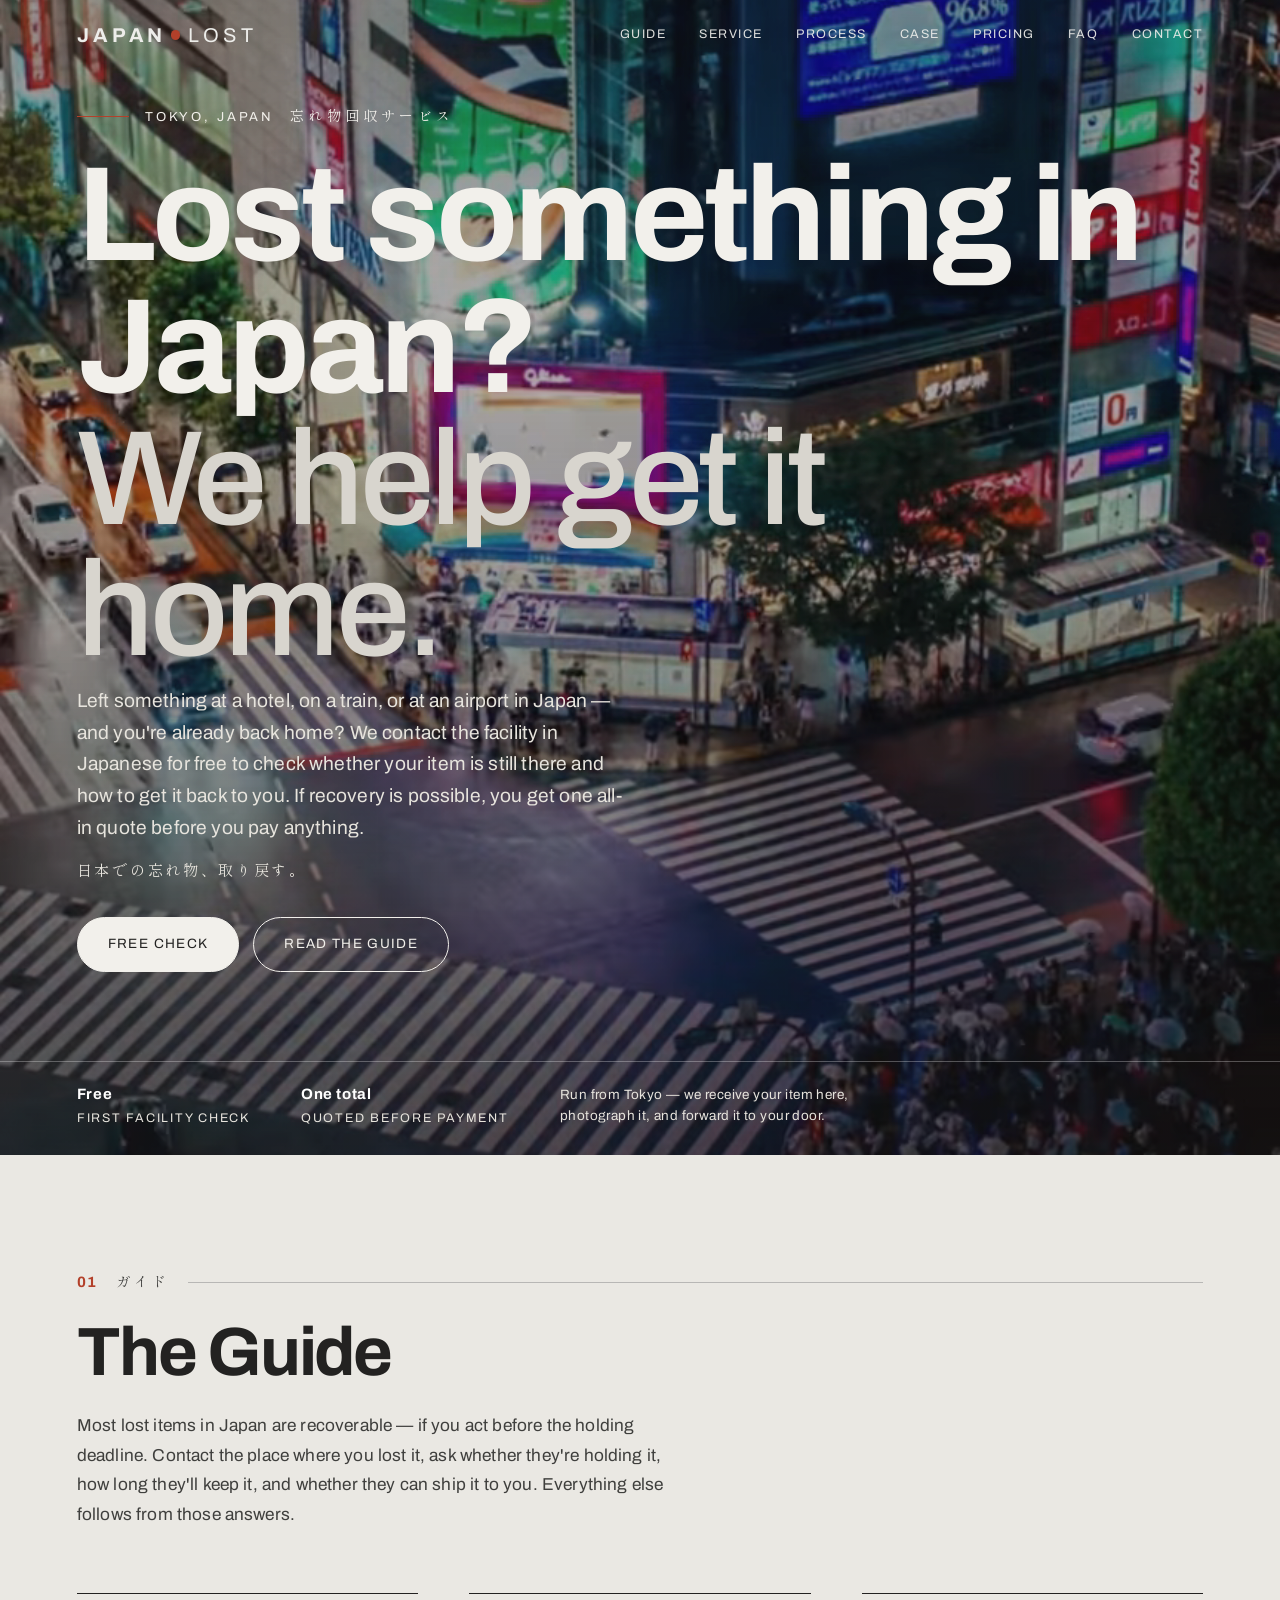
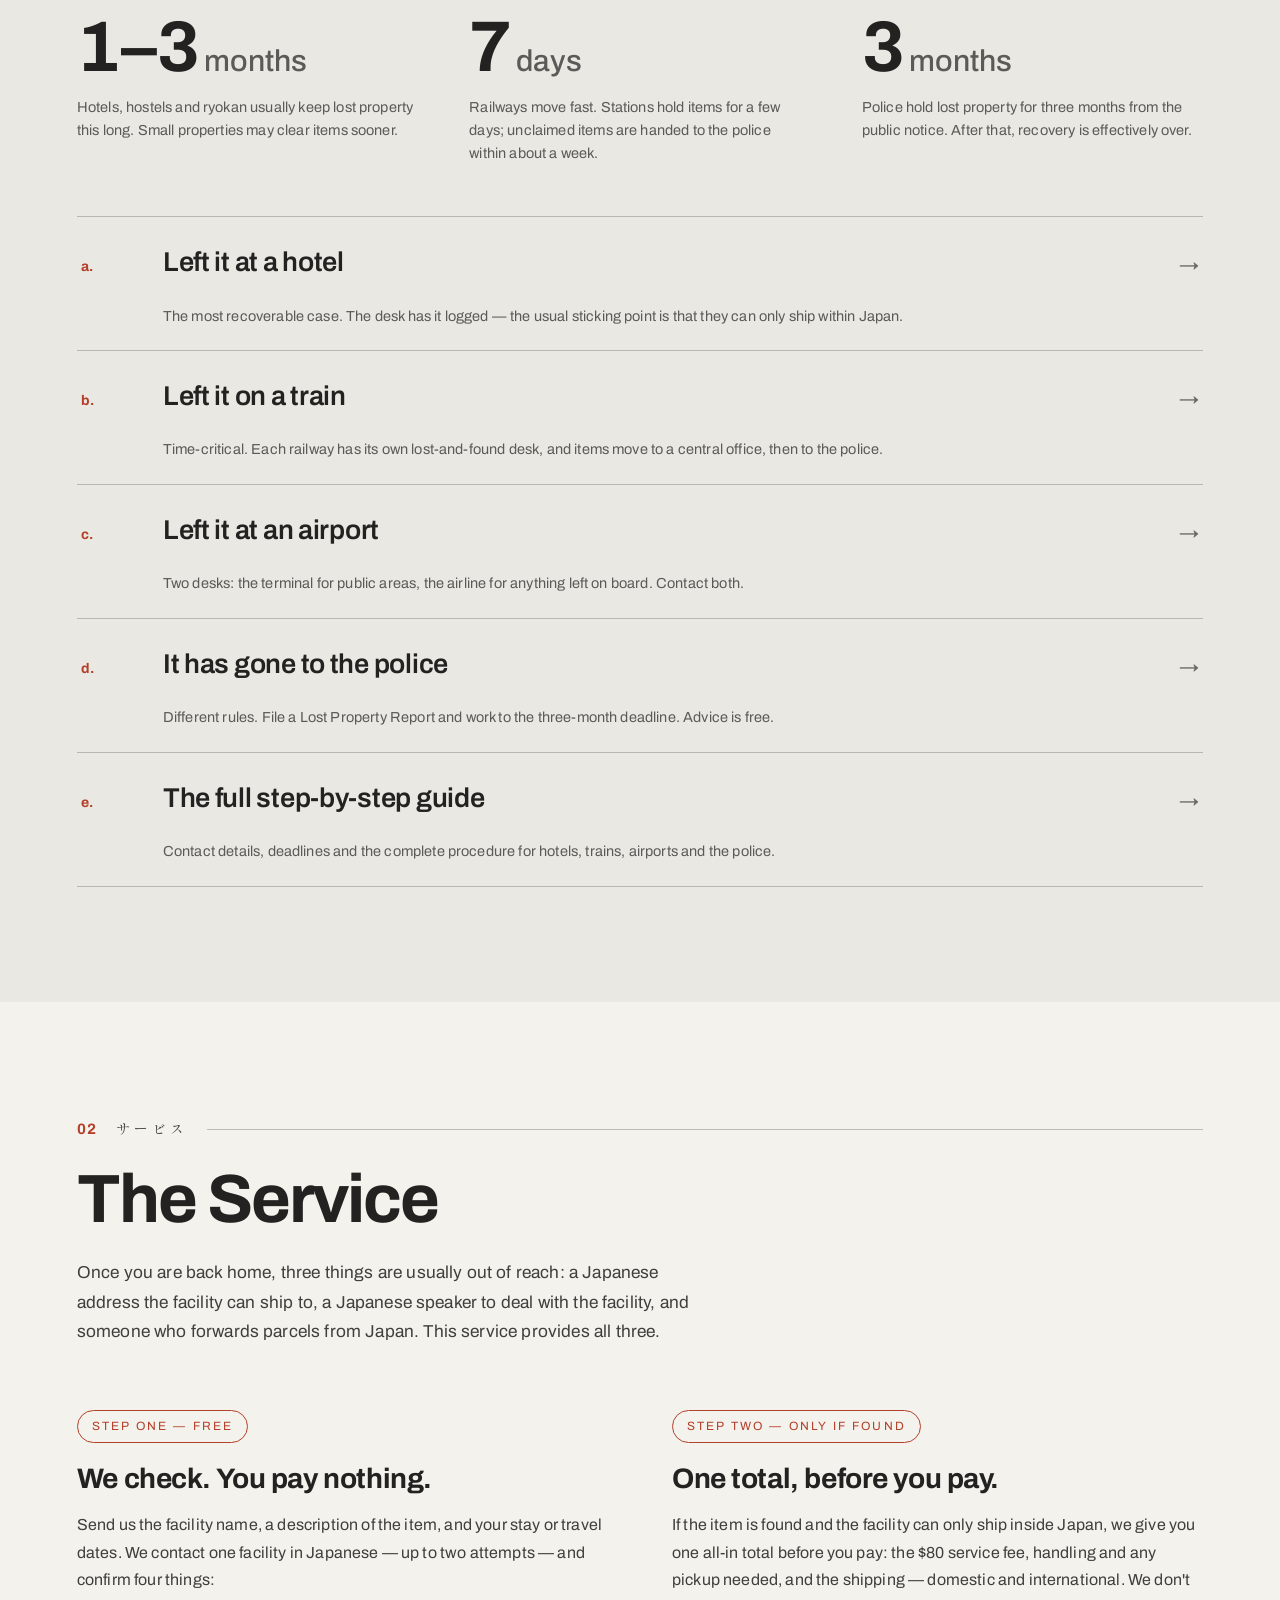
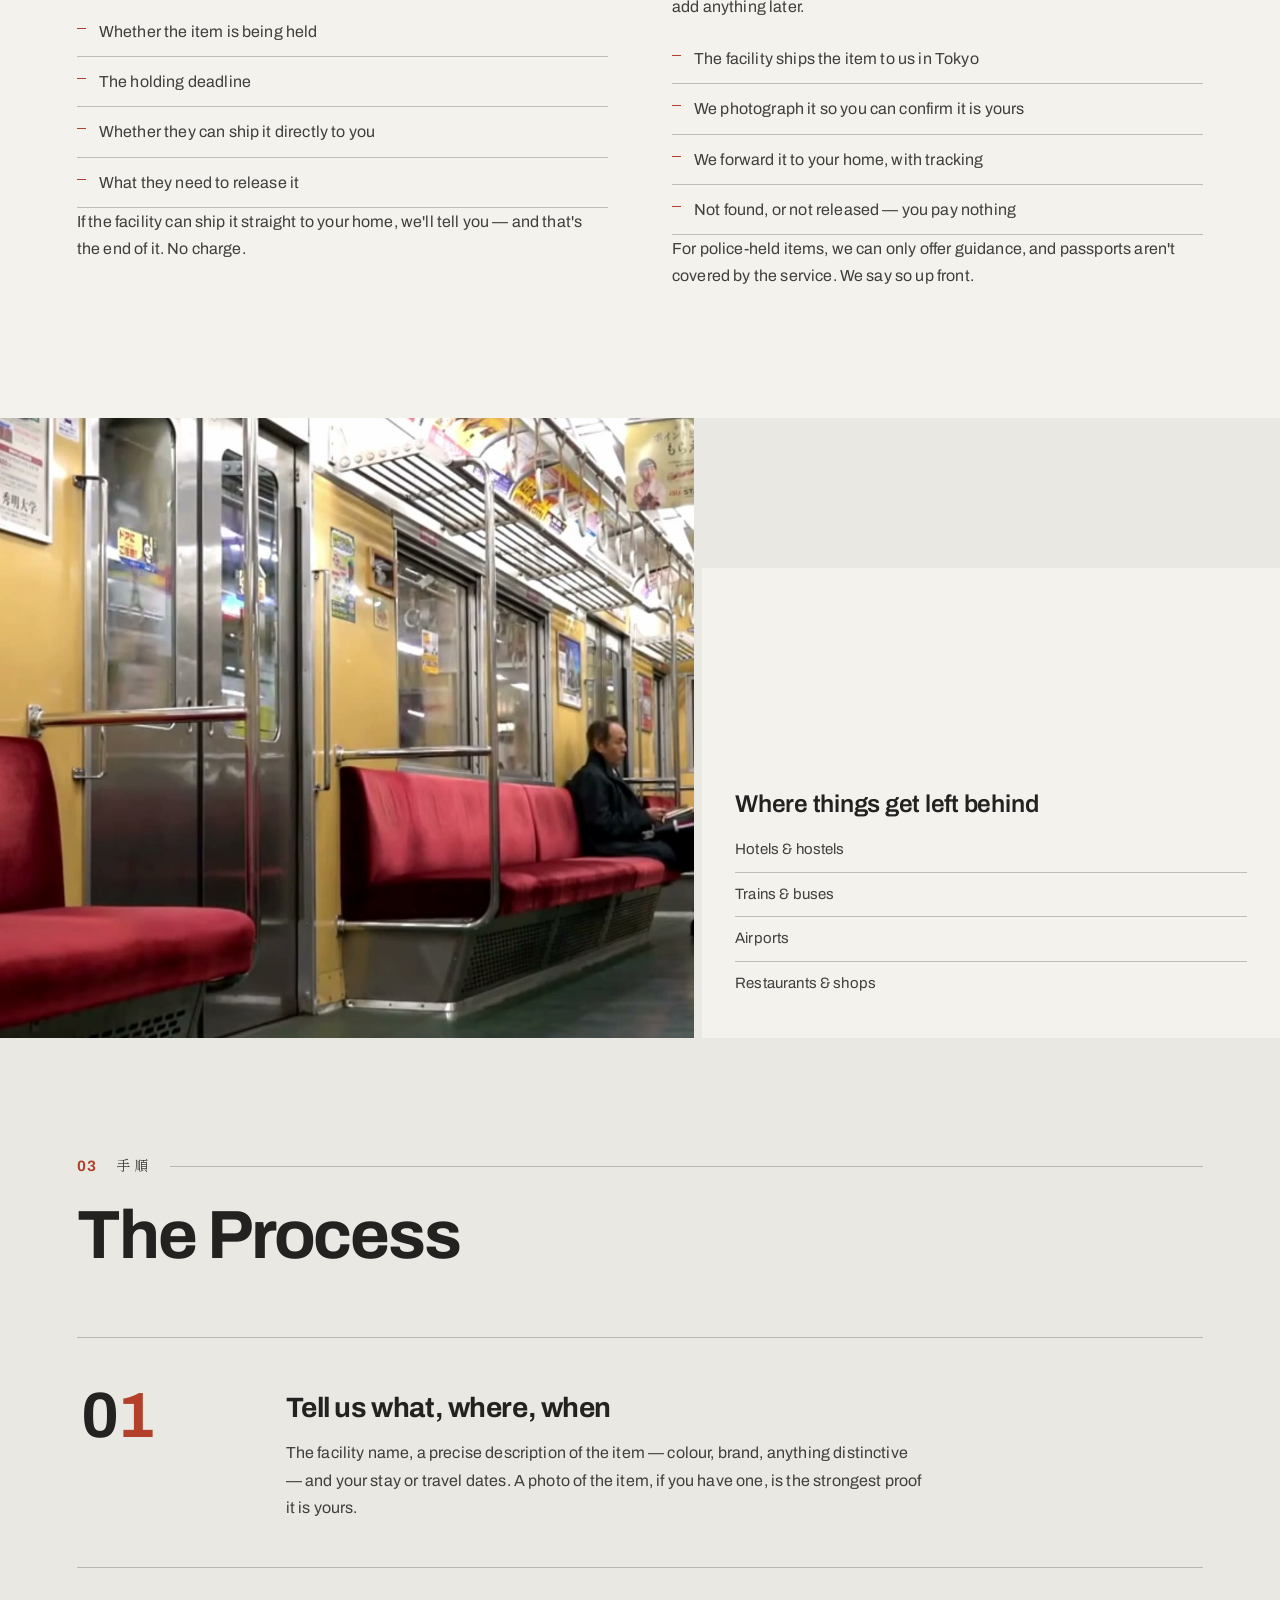
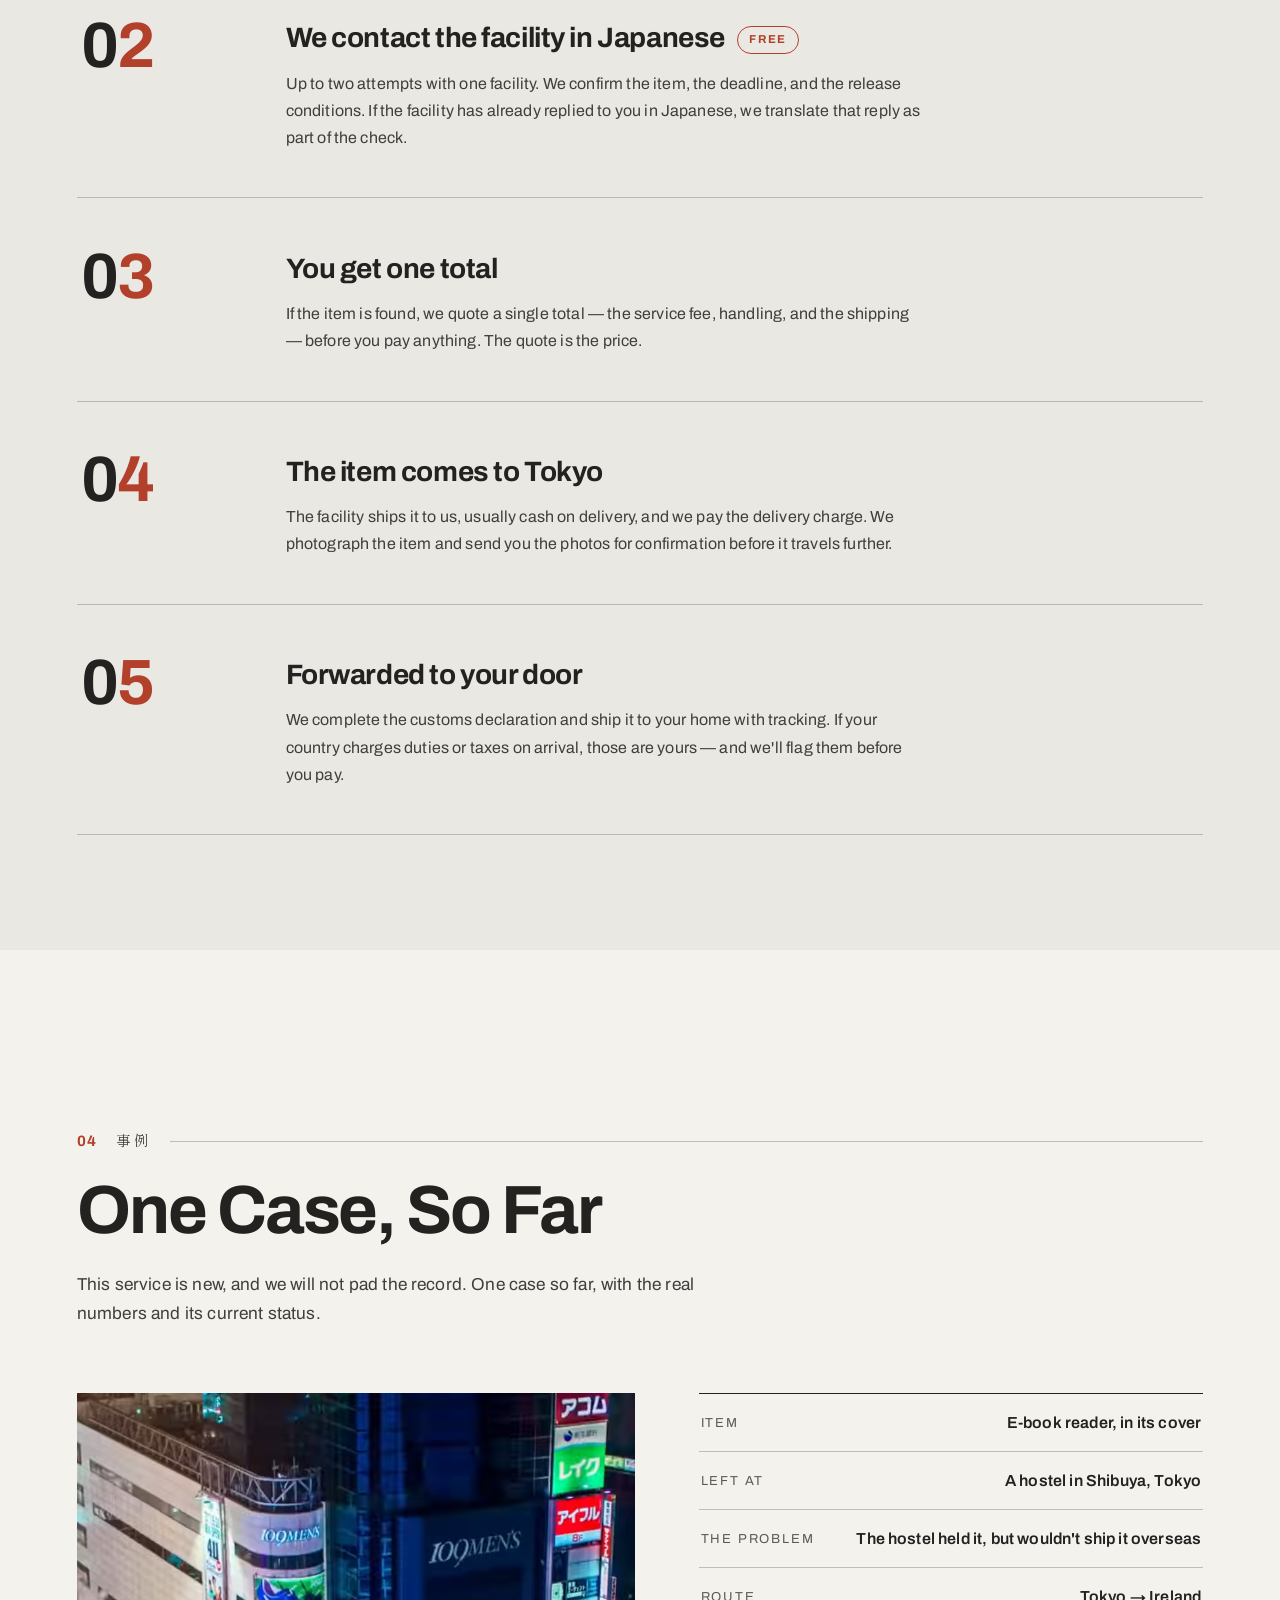
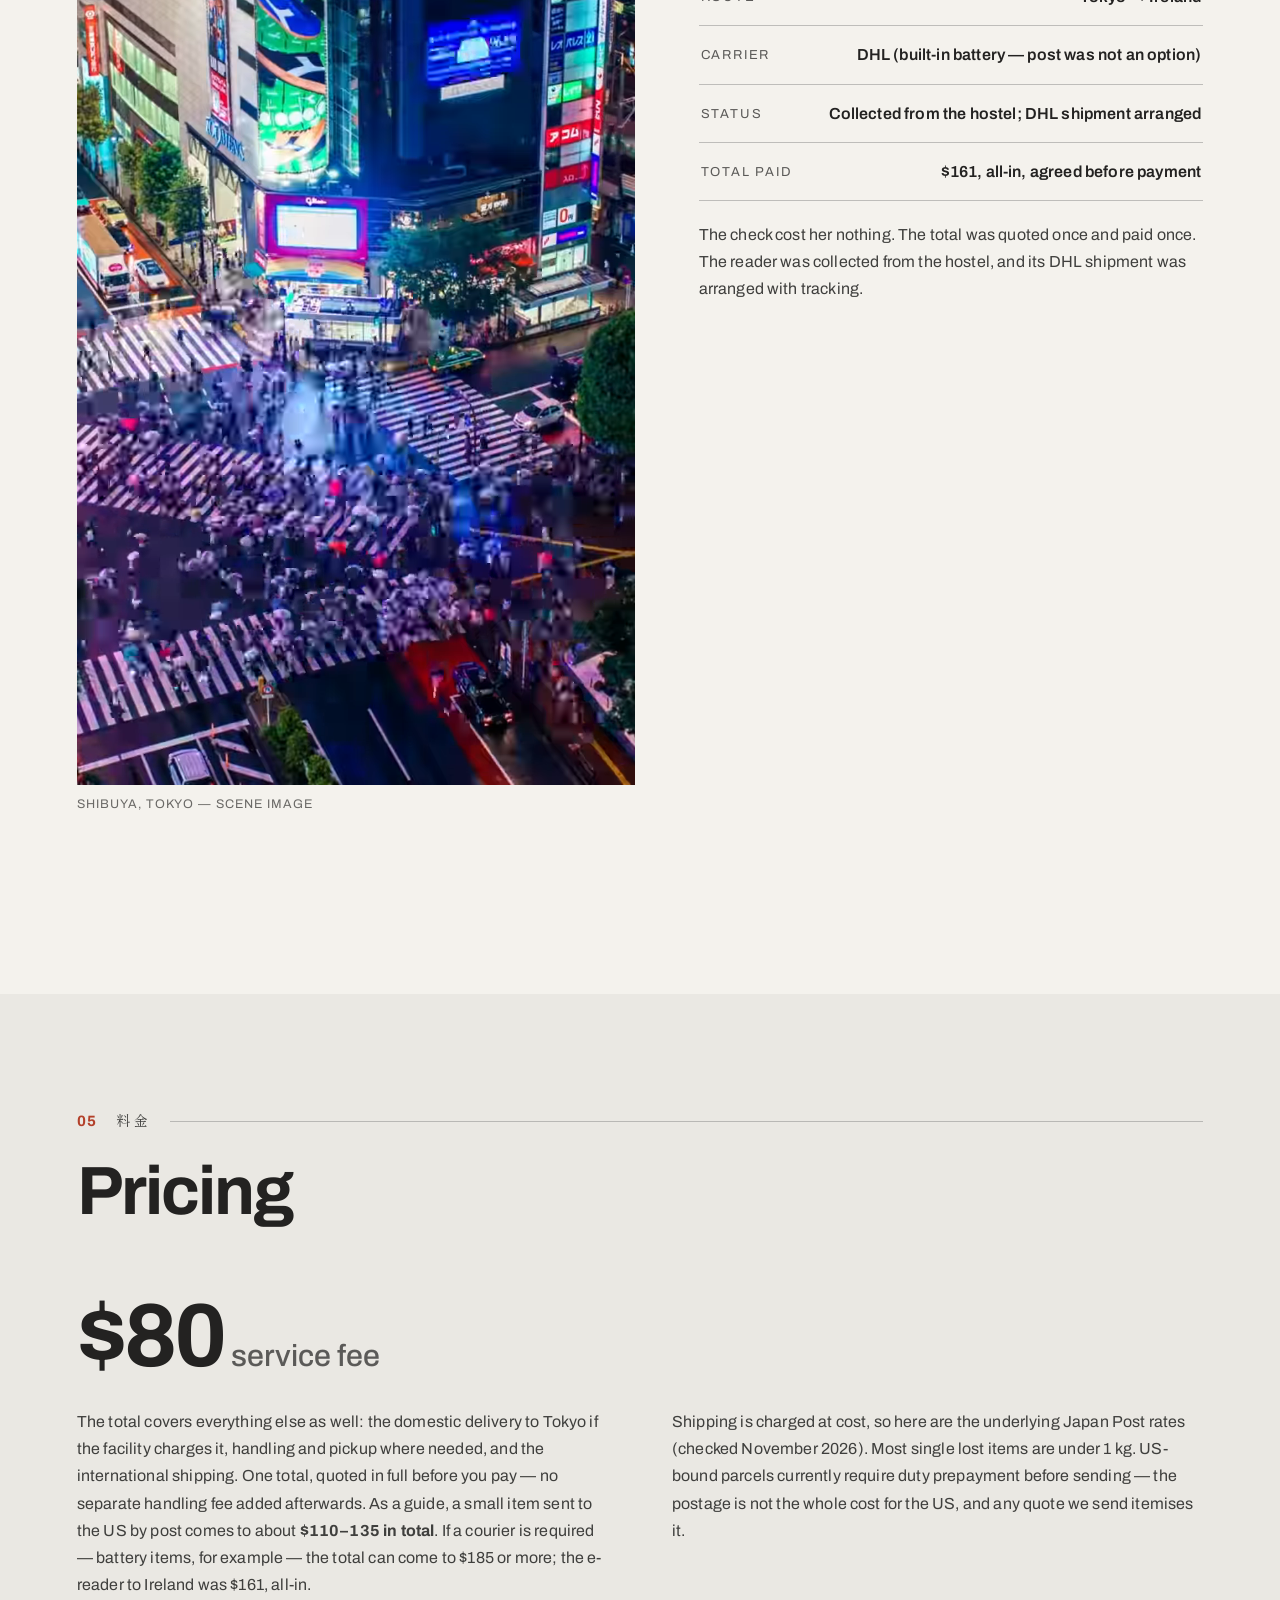
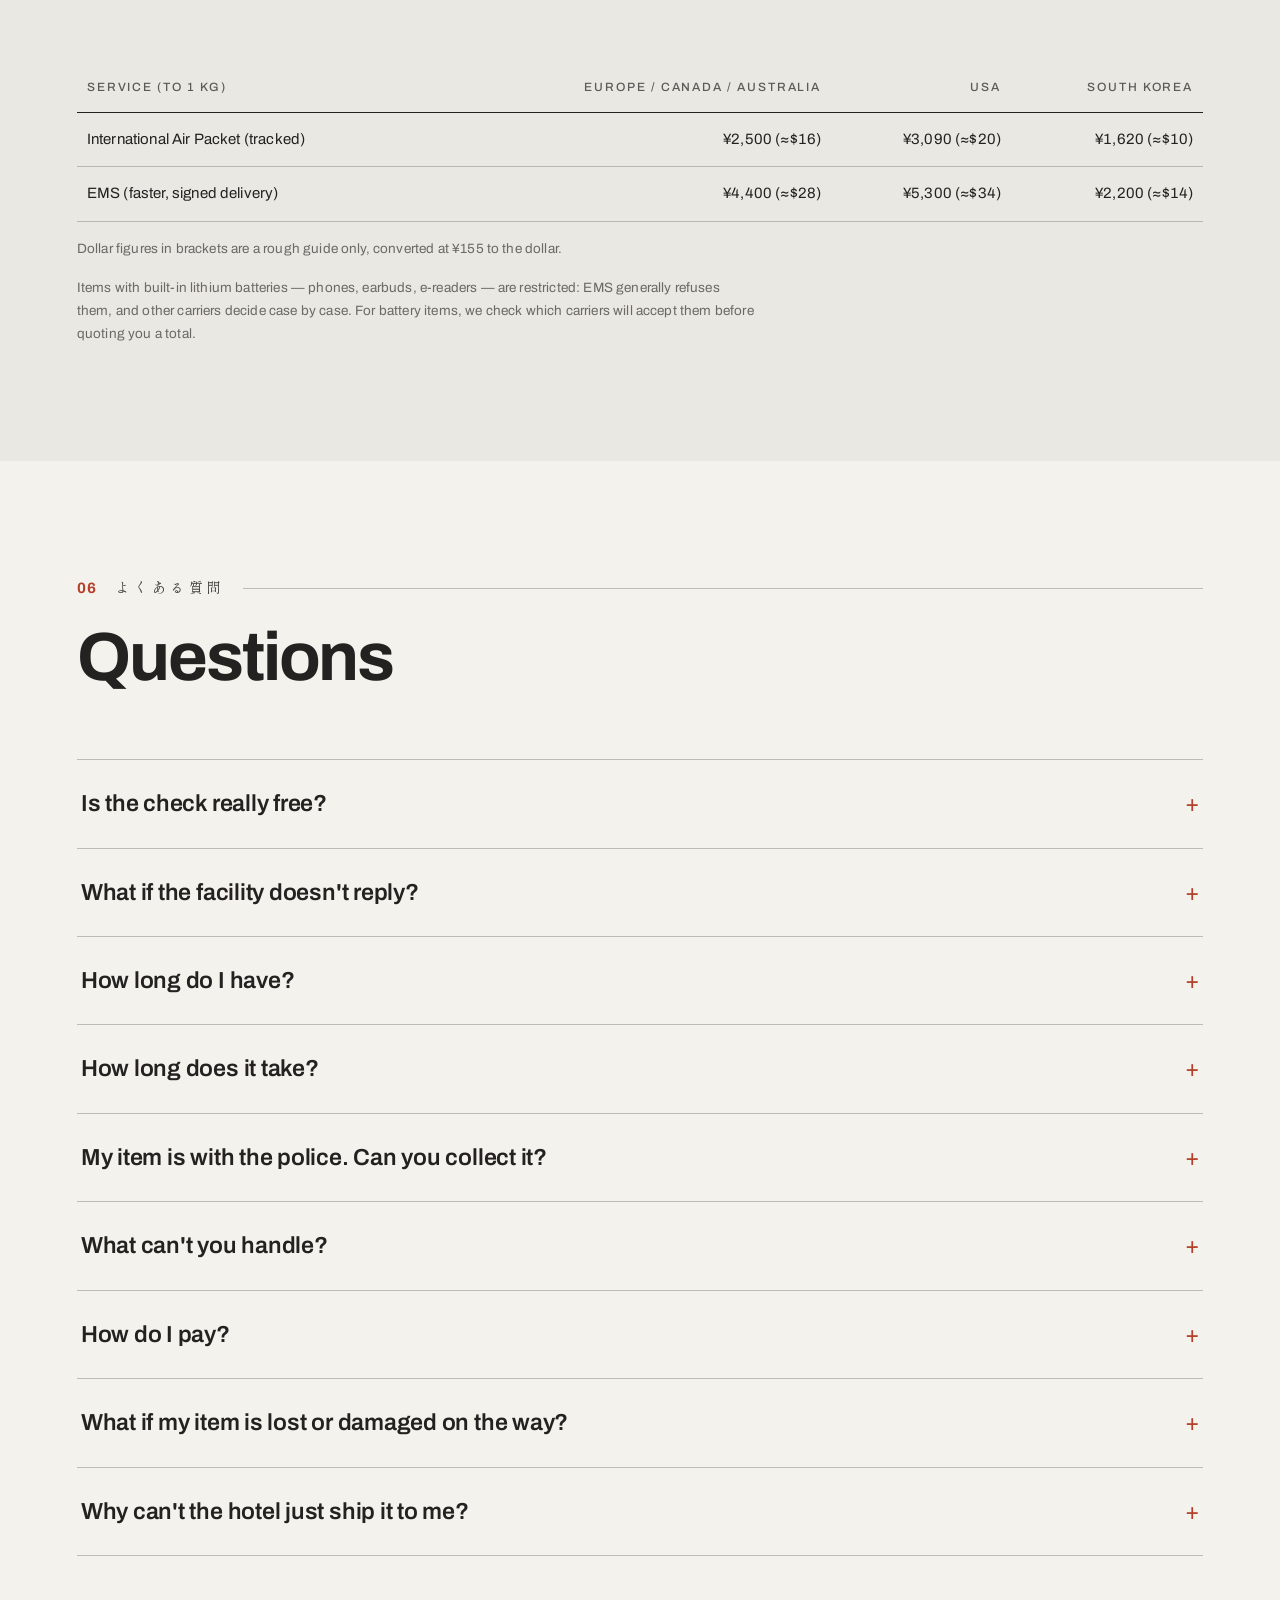
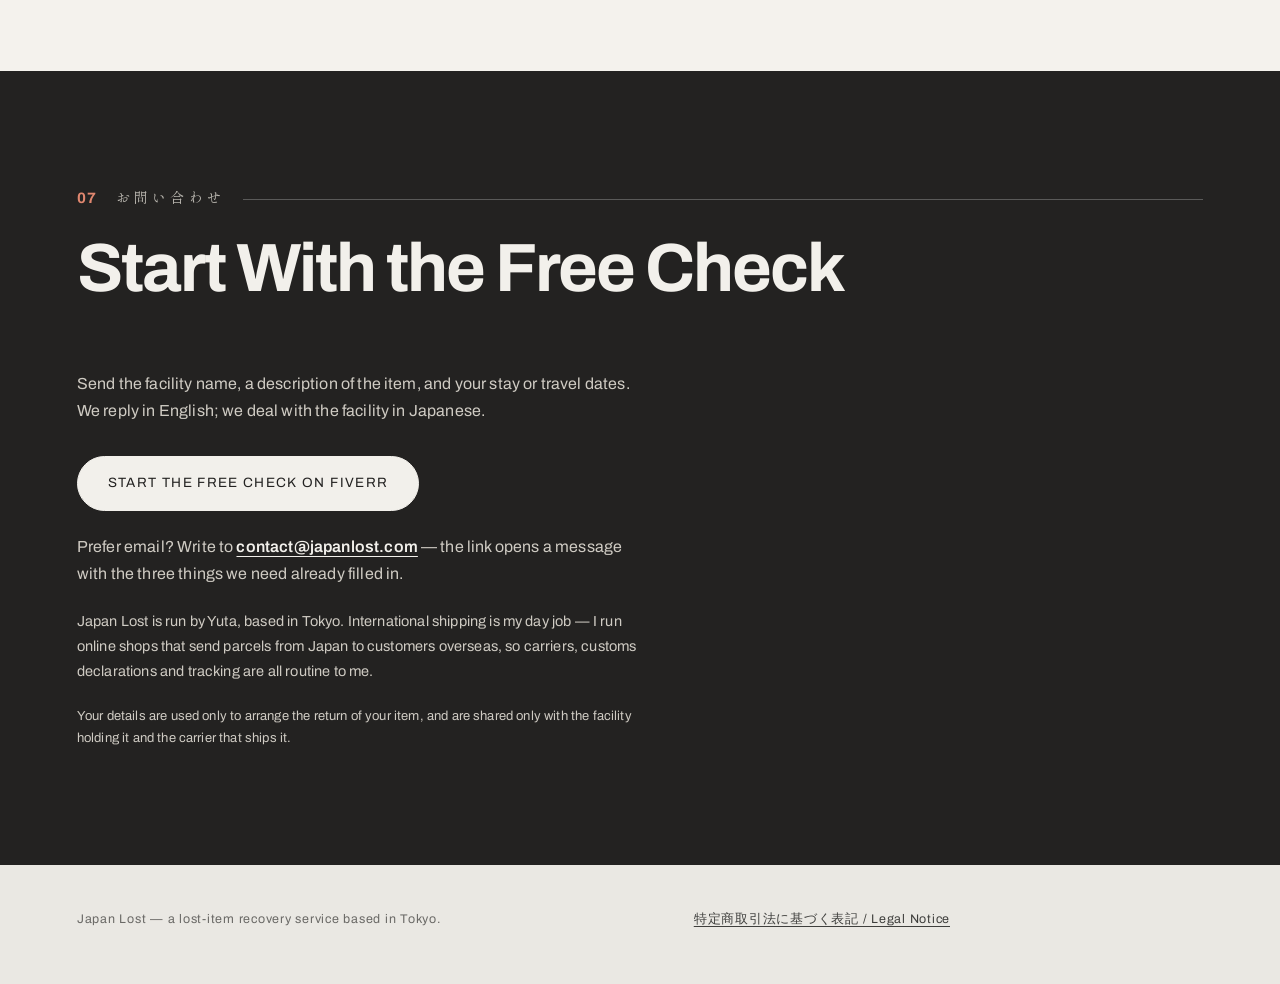
==== index.html @ 34016a43 "Top: SEO meta, favicon links, case video" ====
<!DOCTYPE html>
<html lang="en">
<head>
<meta charset="utf-8">
<meta name="viewport" content="width=device-width, initial-scale=1">
<title>Lost Something in Japan? Get It Back After Returning Home | Japan Lost</title>
<meta name="description" content="Lost something in Japan and already back home? If your hotel won't ship overseas, we check with the facility in Japanese for free — and quote one total before you pay.">
<link rel="canonical" href="https://japanlost.com/">
<meta property="og:type" content="website">
<meta property="og:title" content="Lost Something in Japan? Get It Back After Returning Home | Japan Lost">
<meta property="og:description" content="Lost something in Japan and already back home? If your hotel won't ship overseas, we check with the facility in Japanese for free — and quote one total before you pay.">
<meta property="og:url" content="https://japanlost.com/">
<meta property="og:image" content="https://japanlost.com/assets/hero-shibuya-poster.jpg">
<meta property="og:site_name" content="Japan Lost">
<meta name="twitter:card" content="summary_large_image">
<meta name="twitter:title" content="Lost Something in Japan? Get It Back After Returning Home | Japan Lost">
<meta name="twitter:description" content="Lost something in Japan and already back home? If your hotel won't ship overseas, we check with the facility in Japanese for free — and quote one total before you pay.">
<meta name="twitter:image" content="https://japanlost.com/assets/hero-shibuya-poster.jpg">
<link rel="icon" href="/favicon.ico" sizes="any">
<link rel="icon" type="image/png" sizes="32x32" href="/favicon-32.png">
<link rel="apple-touch-icon" href="/apple-touch-icon.png">
<meta name="theme-color" content="#232221">
<link rel="preconnect" href="https://fonts.googleapis.com">
<link rel="preconnect" href="https://fonts.gstatic.com" crossorigin>
<link href="https://fonts.googleapis.com/css2?family=Archivo:wght@400;500;600;700&family=Shippori+Mincho:wght@600&display=swap" rel="stylesheet">
<link rel="stylesheet" href="style.css">
<script>/* Reveal animations only when motion is acceptable; otherwise content is simply visible. */if(!window.matchMedia("(prefers-reduced-motion: reduce)").matches){document.documentElement.classList.add("motion-on");}</script>
</head>
<body>

<header class="site-header">
  <a class="wordmark" href="#top"><span class="wm-b">JAPAN</span><span class="wm-dot" aria-hidden="true"></span><span class="wm-light">LOST</span></a>
  <nav class="site-nav">
    <a href="#guide">Guide</a>
    <a href="#service">Service</a>
    <a class="nav-opt" href="#process">Process</a>
    <a class="nav-opt" href="#case">Case</a>
    <a href="#pricing">Pricing</a>
    <a class="nav-opt" href="#faq">FAQ</a>
    <a href="#contact">Contact</a>
  </nav>
</header>

<!-- ============ HERO ============ -->
<section class="hero" id="top">
  <div class="hero-media" data-parallax>
    <video autoplay muted loop playsinline preload="metadata" poster="assets/hero-shibuya-poster.jpg" id="heroVideo">
      <source src="assets/hero-shibuya.webm" type="video/webm">
      <source src="assets/hero-shibuya.mp4" type="video/mp4">
    </video>
  </div>
  <div class="hero-inner">
    <p class="hero-kicker">Tokyo, Japan <span class="jp">忘れ物回収サービス</span></p>
    <h1>Lost something in Japan?<span class="thin">We help get it home.</span></h1>
    <p class="hero-sub">Left something at a hotel, on a train, or at an airport in Japan — and you're already back home? We contact the facility in Japanese for free to check whether your item is still there and how to get it back to you. If recovery is possible, you get one all-in quote before you pay anything.</p>
    <p class="hero-jp">日本での忘れ物、取り戻す。</p>
    <div class="hero-actions">
      <a class="btn solid" href="#contact">Free check</a>
      <a class="btn" href="#guide">Read the guide</a>
    </div>
  </div>
  <div class="hero-meta">
    <div><b>Free</b>First facility check</div>
    <div><b>One total</b>Quoted before payment</div>
    <div class="meta-wide">Run from Tokyo — we receive your item here, photograph it, and forward it to your door.</div>
  </div>
</section>

<!-- ============ 01 GUIDE ============ -->
<section class="section" id="guide">
  <div class="sec-head" data-reveal>
    <div class="sec-index"><span class="sec-num">01</span><span class="sec-jp">ガイド</span></div>
    <h2 class="sec-title">The Guide</h2>
    <p class="sec-lede">Most lost items in Japan are recoverable — if you act before the holding deadline. Contact the place where you lost it, ask whether they're holding it, how long they'll keep it, and whether they can ship it to you. Everything else follows from those answers.</p>
  </div>

  <div class="facts">
    <div class="fact" data-reveal><p class="n">1–3<small> months</small></p><p class="cap">Hotels, hostels and ryokan usually keep lost property this long. Small properties may clear items sooner.</p></div>
    <div class="fact" data-reveal style="--d:.09s"><p class="n">7<small> days</small></p><p class="cap">Railways move fast. Stations hold items for a few days; unclaimed items are handed to the police within about a week.</p></div>
    <div class="fact" data-reveal style="--d:.31s"><p class="n">3<small> months</small></p><p class="cap">Police hold lost property for three months from the public notice. After that, recovery is effectively over.</p></div>
  </div>

  <div class="rows" data-reveal>
    <a class="row" href="#service"><span class="r-num">a.</span><span class="r-title">Left it at a hotel</span><span class="r-arrow">→</span><span class="r-desc">The most recoverable case. The desk has it logged — the usual sticking point is that they can only ship within Japan.</span></a>
    <a class="row" href="#service"><span class="r-num">b.</span><span class="r-title">Left it on a train</span><span class="r-arrow">→</span><span class="r-desc">Time-critical. Each railway has its own lost-and-found desk, and items move to a central office, then to the police.</span></a>
    <a class="row" href="#service"><span class="r-num">c.</span><span class="r-title">Left it at an airport</span><span class="r-arrow">→</span><span class="r-desc">Two desks: the terminal for public areas, the airline for anything left on board. Contact both.</span></a>
    <a class="row" href="#faq"><span class="r-num">d.</span><span class="r-title">It has gone to the police</span><span class="r-arrow">→</span><span class="r-desc">Different rules. File a Lost Property Report and work to the three-month deadline. Advice is free.</span></a>
    <a class="row" href="/guide/"><span class="r-num">e.</span><span class="r-title">The full step-by-step guide</span><span class="r-arrow">→</span><span class="r-desc">Contact details, deadlines and the complete procedure for hotels, trains, airports and the police.</span></a>
  </div>
</section>

<!-- ============ 02 SERVICE ============ -->
<div class="sec-alt-wrap">
<section class="section" id="service">
  <div class="sec-head" data-reveal>
    <div class="sec-index"><span class="sec-num">02</span><span class="sec-jp">サービス</span></div>
    <h2 class="sec-title">The Service</h2>
    <p class="sec-lede">Once you are back home, three things are usually out of reach: a Japanese address the facility can ship to, a Japanese speaker to deal with the facility, and someone who forwards parcels from Japan. This service provides all three.</p>
  </div>
  <div class="cols">
    <div class="col" data-reveal>
      <span class="tag">Step one — free</span>
      <h3>We check. You pay nothing.</h3>
      <p>Send us the facility name, a description of the item, and your stay or travel dates. We contact one facility in Japanese — up to two attempts — and confirm four things:</p>
      <ul>
        <li>Whether the item is being held</li>
        <li>The holding deadline</li>
        <li>Whether they can ship it directly to you</li>
        <li>What they need to release it</li>
      </ul>
      <p>If the facility can ship it straight to your home, we'll tell you — and that's the end of it. No charge.</p>
    </div>
    <div class="col" data-reveal style="--d:.22s">
      <span class="tag">Step two — only if found</span>
      <h3>One total, before you pay.</h3>
      <p>If the item is found and the facility can only ship inside Japan, we give you one all-in total before you pay: the $80 service fee, handling and any pickup needed, and the shipping — domestic and international. We don't add anything later.</p>
      <ul>
        <li>The facility ships the item to us in Tokyo</li>
        <li>We photograph it so you can confirm it is yours</li>
        <li>We forward it to your home, with tracking</li>
        <li>Not found, or not released — you pay nothing</li>
      </ul>
      <p>For police-held items, we can only offer guidance, and passports aren't covered by the service. We say so up front.</p>
    </div>
  </div>
</section>
</div>

<div class="media-band" data-reveal>
  <video class="mb-a" autoplay muted loop playsinline preload="metadata" poster="assets/train-interior-poster.jpg">
    <source src="assets/train-interior.mp4" type="video/mp4">
  </video>
  <aside class="mb-panel">
    <h3>Where things get left behind</h3>
    <ul>
      <li>Hotels &amp; hostels</li>
      <li>Trains &amp; buses</li>
      <li>Airports</li>
      <li>Restaurants &amp; shops</li>
    </ul>
  </aside>
</div>

<!-- ============ 03 PROCESS ============ -->
<section class="section" id="process">
  <div class="sec-head" data-reveal>
    <div class="sec-index"><span class="sec-num">03</span><span class="sec-jp">手順</span></div>
    <h2 class="sec-title">The Process</h2>
  </div>
  <div class="steps">
    <div class="step" data-reveal><p class="s-num">0<span>1</span></p><div><h3>Tell us what, where, when</h3><p>The facility name, a precise description of the item — colour, brand, anything distinctive — and your stay or travel dates. A photo of the item, if you have one, is the strongest proof it is yours.</p></div></div>
    <div class="step" data-reveal><p class="s-num">0<span>2</span></p><div><h3>We contact the facility in Japanese<span class="free">Free</span></h3><p>Up to two attempts with one facility. We confirm the item, the deadline, and the release conditions. If the facility has already replied to you in Japanese, we translate that reply as part of the check.</p></div></div>
    <div class="step" data-reveal><p class="s-num">0<span>3</span></p><div><h3>You get one total</h3><p>If the item is found, we quote a single total — the service fee, handling, and the shipping — before you pay anything. The quote is the price.</p></div></div>
    <div class="step" data-reveal><p class="s-num">0<span>4</span></p><div><h3>The item comes to Tokyo</h3><p>The facility ships it to us, usually cash on delivery, and we pay the delivery charge. We photograph the item and send you the photos for confirmation before it travels further.</p></div></div>
    <div class="step" data-reveal><p class="s-num">0<span>5</span></p><div><h3>Forwarded to your door</h3><p>We complete the customs declaration and ship it to your home with tracking. If your country charges duties or taxes on arrival, those are yours — and we'll flag them before you pay.</p></div></div>
  </div>
</section>

<!-- ============ 04 CASE ============ -->
<div class="sec-alt-wrap">
<section class="section section--quiet" id="case">
  <div class="sec-head">
    <div class="sec-index"><span class="sec-num">04</span><span class="sec-jp">事例</span></div>
    <h2 class="sec-title">One Case, So Far</h2>
    <p class="sec-lede">This service is new, and we will not pad the record. One case so far, with the real numbers and its current status.</p>
  </div>
  <div class="case-grid">
    <figure>
      <video autoplay muted loop playsinline preload="metadata" poster="assets/street-shibuya-still.jpg" aria-label="Shibuya, Tokyo — the district where the item was left">
<source src="assets/case-shibuya.webm" type="video/webm">
<source src="assets/case-shibuya.mp4" type="video/mp4">
</video>
      <figcaption>Shibuya, Tokyo — scene image</figcaption>
    </figure>
    <div>
      <dl class="case-data">
        <div><dt>Item</dt><dd>E-book reader, in its cover</dd></div>
        <div><dt>Left at</dt><dd>A hostel in Shibuya, Tokyo</dd></div>
        <div><dt>The problem</dt><dd>The hostel held it, but wouldn't ship it overseas</dd></div>
        <div><dt>Route</dt><dd>Tokyo → Ireland</dd></div>
        <div><dt>Carrier</dt><dd>DHL (built-in battery — post was not an option)</dd></div>
        <div><dt>Status</dt><dd>Collected from the hostel; DHL shipment arranged</dd></div>
        <div><dt>Total paid</dt><dd>$161, all-in, agreed before payment</dd></div>
      </dl>
      <p class="case-note">The check cost her nothing. The total was quoted once and paid once. The reader was collected from the hostel, and its DHL shipment was arranged with tracking.</p>
    </div>
  </div>
</section>
</div>

<!-- ============ 05 PRICING ============ -->
<section class="section" id="pricing">
  <div class="sec-head" data-reveal>
    <div class="sec-index"><span class="sec-num">05</span><span class="sec-jp">料金</span></div>
    <h2 class="sec-title">Pricing</h2>
  </div>
  <div class="price-lead" data-reveal>
    <p class="big">$80<small> service fee</small></p>
  </div>
  <div class="cols" style="margin-top:26px">
    <div class="col" data-reveal>
      <p>The total covers everything else as well: the domestic delivery to Tokyo if the facility charges it, handling and pickup where needed, and the international shipping. One total, quoted in full before you pay — no separate handling fee added afterwards. As a guide, a small item sent to the US by post comes to about <strong>$110–135 in total</strong>. If a courier is required — battery items, for example — the total can come to $185 or more; the e-reader to Ireland was $161, all-in.</p>
    </div>
    <div class="col" data-reveal style="--d:.18s">
      <p>Shipping is charged at cost, so here are the underlying Japan Post rates (checked November 2026). Most single lost items are under 1 kg. US-bound parcels currently require duty prepayment before sending — the postage is not the whole cost for the US, and any quote we send itemises it.</p>
    </div>
  </div>
  <div class="rates-wrap" data-reveal>
  <table class="rates">
    <tr><th>Service (to 1 kg)</th><th class="n">Europe / Canada / Australia</th><th class="n">USA</th><th class="n">South Korea</th></tr>
    <tr><td>International Air Packet (tracked)</td><td class="n">¥2,500 (≈$16)</td><td class="n">¥3,090 (≈$20)</td><td class="n">¥1,620 (≈$10)</td></tr>
    <tr><td>EMS (faster, signed delivery)</td><td class="n">¥4,400 (≈$28)</td><td class="n">¥5,300 (≈$34)</td><td class="n">¥2,200 (≈$14)</td></tr>
  </table>
  </div>
  <p class="fineprint" data-reveal>Dollar figures in brackets are a rough guide only, converted at ¥155 to the dollar.</p>
  <p class="fineprint" data-reveal>Items with built-in lithium batteries — phones, earbuds, e-readers — are restricted: EMS generally refuses them, and other carriers decide case by case. For battery items, we check which carriers will accept them before quoting you a total.</p>
</section>

<!-- ============ 06 FAQ ============ -->
<div class="sec-alt-wrap">
<section class="section" id="faq">
  <div class="sec-head" data-reveal>
    <div class="sec-index"><span class="sec-num">06</span><span class="sec-jp">よくある質問</span></div>
    <h2 class="sec-title">Questions</h2>
  </div>
  <div class="faq" data-reveal>
    <details>
      <summary>Is the check really free?</summary>
      <p>Yes. Contacting one facility, up to two attempts, costs nothing, and there is nothing to pay if the item is not found, cannot be released, or the facility can ship it to you directly. A second facility, or further follow-ups, are quoted before any work is done.</p>
    </details>
    <details>
      <summary>What if the facility doesn't reply?</summary>
      <p>We contact the facility up to two times. If there is still no reply, the free check ends there — we tell you what we tried, and there is nothing to pay.</p>
    </details>
    <details>
      <summary>How long do I have?</summary>
      <p>It depends on where you left it. Hotels usually hold items for one to three months. Trains are urgent — items move to the police within about a week. Police hold items for three months from the public notice. Ask about the deadline first; it decides what can still be done.</p>
    </details>
    <details>
      <summary>How long does it take?</summary>
      <p>The check depends on the facility's reply — it can take a few days, sometimes longer, and if there is no answer after two attempts we tell you and the free check ends. Once an item reaches us, forwarding time depends on the destination and the service: post takes days to weeks, a courier is faster. In the Ireland case, DHL estimated about three days.</p>
    </details>
    <details>
      <summary>My item is with the police. Can you collect it?</summary>
      <p>No — and we will not charge you for trying. Police release usually has to happen in person or by domestic mail, with a signed letter of authorisation. What we do for free is explain how to file a Lost Property Report and where your item is most likely being held.</p>
    </details>
    <details>
      <summary>What can't you handle?</summary>
      <p>Passports and official IDs — report those to your embassy and the holding police station. Cash, perishable food, and dangerous goods are also out. Battery items are checked case by case, because carriers restrict them.</p>
    </details>
    <details>
      <summary>How do I pay?</summary>
      <p>Only after you have seen the total and agreed to it — never before. On Fiverr, the platform holds your payment until the order is complete. If you contact us directly, we send you a PayPal link for the agreed total.</p>
    </details>
    <details>
      <summary>What if my item is lost or damaged on the way?</summary>
      <p>We pack items carefully, photograph them before shipping, and send everything with tracking, by post or courier. If a parcel is lost or damaged in transit, we help you file the carrier's claim. Compensation follows the carrier's terms and the value declared on the shipment, so we confirm that value with you before shipping. What we cannot do is guarantee the carrier's decision.</p>
    </details>
    <details>
      <summary>Why can't the hotel just ship it to me?</summary>
      <p>Usually three practical reasons: they would have to sign a customs declaration for someone else's belongings, international postage cannot be collected on delivery, and their whole system is set up for domestic returns only.</p>
    </details>
  </div>
</section>
</div>

<!-- ============ CONTACT ============ -->
<section class="section contact" id="contact">
  <div class="sec-head" data-reveal>
    <div class="sec-index"><span class="sec-num">07</span><span class="sec-jp">お問い合わせ</span></div>
    <h2 class="sec-title">Start With the Free Check</h2>
  </div>
  <div data-reveal>
    <p>Send the facility name, a description of the item, and your stay or travel dates. We reply in English; we deal with the facility in Japanese.</p>
    <a class="btn solid" href="https://www.fiverr.com/yuta_jpnn/search-for-your-lost-item-in-japan-and-arrange-its-return">Start the free check on Fiverr</a>
    <p class="contact-alt">Prefer email? Write to <a class="contact-mail-link" href="mailto:contact@japanlost.com?subject=Free%20check%20request&body=Facility%20name%3A%0AItem%3A%0AStay%20or%20travel%20dates%3A">contact@japanlost.com</a> — the link opens a message with the three things we need already filled in.</p>
    <p class="contact-about">Japan Lost is run by Yuta, based in Tokyo. International shipping is my day job — I run online shops that send parcels from Japan to customers overseas, so carriers, customs declarations and tracking are all routine to me.</p>
    <p class="contact-privacy">Your details are used only to arrange the return of your item, and are shared only with the facility holding it and the carrier that ships it.</p>
  </div>
</section>

<footer>
  <div>Japan Lost — a lost-item recovery service based in Tokyo.</div>
  <div><a href="/legal/">特定商取引法に基づく表記 / Legal Notice</a></div>
  <div class="credits"></div>
</footer>

<script src="motion.js"></script>
</body>
</html>
---- style.css ----
/* Japan Lost — redesign-v1 prototype
   Grammar reference: measured from vuild.co.jp (see site-design.md).
   All CSS written from scratch for this prototype. */

:root{
  --bg:#EAE8E3;
  --bg-2:#F4F2ED;
  --ink:#232221;
  --ink-2:#3F3F3D;
  --gray:#5B5A58;
  --muted:#6A6966;
  --line:rgba(136,136,136,.5);
  --accent:#B3402A;
  --accent-on-dark:#E0876F;
  --pad-x:clamp(20px,6vw,96px);
  --sec-y:clamp(90px,9vw,150px);
  --font-en:"Archivo",Helvetica,Arial,sans-serif;
  --font-jp:"Shippori Mincho","Hiragino Mincho ProN",serif;
}

*{margin:0;padding:0;box-sizing:border-box}
html{scroll-behavior:smooth}
body{
  background:var(--bg);
  color:var(--ink);
  font-family:var(--font-en);
  font-size:16px;
  line-height:1.7;
  letter-spacing:.01em;
  -webkit-font-smoothing:antialiased;
}
img,video{display:block;max-width:100%}
a{color:inherit}
::selection{background:var(--accent);color:#fff}

/* ---------- header ---------- */
.site-header{
  position:fixed;inset:0 0 auto 0;z-index:50;
  display:flex;justify-content:space-between;align-items:center;
  padding:18px var(--pad-x);
  color:#EDEDEA;
}
.wordmark{display:flex;align-items:center;gap:.42em;font-size:20px;text-decoration:none;flex:none;white-space:nowrap}
.wordmark .wm-b{font-weight:700;letter-spacing:.22em;margin-right:-.22em;mix-blend-mode:difference}
.wordmark .wm-light{font-weight:400;letter-spacing:.22em;mix-blend-mode:difference}
.wordmark .wm-dot{width:.46em;height:.46em;border-radius:50%;background:var(--accent);flex:none}
.site-nav{display:flex;gap:clamp(14px,2.6vw,34px);flex:none}
.site-nav a{text-decoration:none;font-size:12.5px;letter-spacing:.12em;text-transform:uppercase;opacity:.92;mix-blend-mode:difference}
.site-nav a:hover{opacity:1;text-decoration:underline;text-underline-offset:5px}
@media (max-width:760px){.site-nav a.nav-opt{display:none}}

/* ---------- hero ---------- */
.hero{position:relative;min-height:100svh;display:flex;flex-direction:column;justify-content:flex-end;overflow:hidden;background:var(--ink);padding-top:104px}
.hero video{position:absolute;inset:0;width:100%;height:100%;object-fit:cover;opacity:.86}
.hero::after{content:"";position:absolute;inset:0;background:linear-gradient(180deg,rgba(20,19,18,.34) 0%,rgba(20,19,18,.20) 34%,rgba(20,19,18,.66) 100%)}
.hero-inner{position:relative;z-index:2;width:100%;padding:0 var(--pad-x) clamp(48px,7vw,96px);color:#F2F0EB}
.hero-kicker{display:flex;align-items:baseline;gap:16px;flex-wrap:wrap;row-gap:8px;font-size:13px;letter-spacing:.22em;text-transform:uppercase}
.hero-kicker .jp{font-family:var(--font-jp);letter-spacing:.3em;text-transform:none;font-size:14px;white-space:nowrap}
.hero-kicker::before{content:"";width:52px;height:1px;background:var(--accent);align-self:center}
.hero h1{
  font-size:clamp(2.6rem,10.5vw,9.5rem);
  line-height:.98;font-weight:700;letter-spacing:-.03em;
  margin:22px 0 8px;
}
.hero h1 .thin{display:block;font-weight:500;color:#D8D5CE}
.hero-sub{max-width:560px;font-size:clamp(1rem,1.5vw,1.2rem);line-height:1.65;color:#E7E4DD}
.hero-jp{font-family:var(--font-jp);font-size:15px;letter-spacing:.18em;margin-top:14px;color:#E7E4DD}
.hero-actions{display:flex;flex-wrap:wrap;gap:14px;margin-top:34px}
.btn{
  display:inline-block;padding:15px 30px;border:1px solid #F2F0EB;border-radius:999px;
  text-decoration:none;font-size:13.5px;letter-spacing:.1em;text-transform:uppercase;
}
.btn.solid{background:#F2F0EB;color:var(--ink)}
.btn:hover{background:var(--accent);border-color:var(--accent);color:#fff}
.hero-meta{
  position:relative;z-index:2;display:flex;gap:clamp(20px,4vw,56px);flex-wrap:wrap;
  padding:20px var(--pad-x) 26px;border-top:1px solid rgba(255,255,255,.28);
  color:#E7E4DD;font-size:12.5px;letter-spacing:.14em;text-transform:uppercase;
}
.hero-meta b{font-size:15px;letter-spacing:.04em;text-transform:none;display:block;color:#fff}
.hero-meta .meta-wide{text-transform:none;letter-spacing:.03em;font-size:13.5px;line-height:1.55;max-width:360px;align-self:center}

/* ---------- sections ---------- */
.section{padding:var(--sec-y) var(--pad-x);max-width:1440px;margin:0 auto}
.sec-head{margin-bottom:clamp(40px,5vw,72px)}
.sec-index{display:flex;align-items:baseline;gap:18px}
.sec-num{font-size:15px;font-weight:700;color:var(--accent);letter-spacing:.1em}
.sec-jp{font-family:var(--font-jp);font-size:14px;letter-spacing:.3em;color:var(--ink-2)}
.sec-index::after{content:"";flex:1;height:1px;background:var(--line);align-self:center}
.sec-title{
  font-size:clamp(2.5rem,5.33vw,5rem);line-height:1.08;font-weight:700;letter-spacing:-.03em;
  margin-top:20px;max-width:12em;
}
.sec-lede{margin-top:22px;max-width:620px;color:var(--ink-2);font-size:clamp(1rem,1.35vw,1.15rem)}
.sec-alt-wrap{background:var(--bg-2)}
/* quiet zone: extra silence around the case record */
.section--quiet{padding-top:calc(var(--sec-y)*1.55);padding-bottom:calc(var(--sec-y)*1.55)}

/* number facts (VUILD "Impact" grammar) */
.facts{display:grid;grid-template-columns:repeat(3,1fr);gap:clamp(24px,4vw,64px);margin-top:clamp(44px,5vw,72px)}
.fact{border-top:1px solid var(--ink);padding-top:18px}
.fact .n{font-size:clamp(2.6rem,5.6vw,4.6rem);font-weight:700;letter-spacing:-.03em;line-height:1}
.fact .n small{font-size:.42em;font-weight:500;color:var(--gray);letter-spacing:0}
.fact .cap{margin-top:12px;color:var(--gray);font-size:14.5px;line-height:1.6}
@media (max-width:760px){.facts{grid-template-columns:1fr}}

/* index rows */
.rows{margin-top:clamp(40px,4vw,60px);border-top:1px solid var(--line)}
.row{
  display:grid;grid-template-columns:64px 1fr auto;gap:18px;align-items:baseline;
  padding:22px 4px;border-bottom:1px solid var(--line);text-decoration:none;
}
.row .r-num{color:var(--accent);font-weight:700;font-size:14px}
.row .r-title{font-size:clamp(1.25rem,2.2vw,1.7rem);font-weight:600;letter-spacing:-.01em}
.row .r-desc{color:var(--gray);font-size:14.5px;grid-column:2}
.row .r-arrow{font-size:20px;color:var(--muted)}
.row:hover .r-title{color:var(--accent)}
@media (max-width:760px){.row{grid-template-columns:40px 1fr auto}.row .r-desc{grid-column:2/4}}

/* two-column prose */
.cols{display:grid;grid-template-columns:1fr 1fr;gap:clamp(32px,5vw,88px)}
@media (max-width:860px){.cols{grid-template-columns:1fr}}
.col h3{font-size:clamp(1.35rem,2.2vw,1.8rem);letter-spacing:-.015em;line-height:1.3;margin-bottom:14px}
.col p{color:var(--ink-2);margin-bottom:14px}
.col .tag{display:inline-block;font-size:12px;letter-spacing:.18em;text-transform:uppercase;color:var(--accent);border:1px solid var(--accent);border-radius:999px;padding:5px 14px;margin-bottom:18px}
.col ul{list-style:none;margin-top:6px}
.col li{padding:11px 0 11px 22px;position:relative;border-bottom:1px solid var(--line);color:var(--ink-2)}
.col li::before{content:"";position:absolute;left:0;top:21px;width:9px;height:1px;background:var(--accent)}

/* media band */
.media-band{padding:0}
.media-band{display:grid;grid-template-columns:6fr 5fr;gap:8px}
.media-band video{width:100%;object-fit:cover}
.media-band .mb-a{height:clamp(280px,52vw,620px)}
.media-band .mb-panel{height:clamp(220px,40vw,470px);align-self:end;background:var(--bg-2);padding:clamp(20px,2.6vw,36px);display:flex;flex-direction:column;justify-content:flex-end;gap:18px}
.mb-panel h3{font-family:var(--font-en);font-weight:600;font-size:clamp(19px,1.9vw,26px);letter-spacing:-.01em;line-height:1.25}
.mb-panel ul{list-style:none}
.mb-panel li{padding:9px 0;border-top:1px solid var(--line);color:var(--ink-2);font-size:15px}
.mb-panel li:first-child{border-top:none;padding-top:0}
.media-band .media-cap{grid-column:1/-1}
@media (max-width:760px){.media-band{grid-template-columns:1fr}.media-band .mb-panel{height:auto;width:100%}}
.media-cap{display:flex;justify-content:space-between;gap:20px;padding:12px var(--pad-x) 0;color:var(--muted);font-size:12.5px;letter-spacing:.1em;text-transform:uppercase}

/* process steps */
.steps{border-top:1px solid var(--line)}
.step{display:grid;grid-template-columns:clamp(90px,12vw,170px) 1fr;gap:clamp(18px,4vw,60px);padding:clamp(28px,3.6vw,48px) 4px;border-bottom:1px solid var(--line)}
.step .s-num{font-size:clamp(2.4rem,5vw,4.2rem);font-weight:700;letter-spacing:-.03em;line-height:1;color:var(--ink)}
.step .s-num span{color:var(--accent)}
.step h3{font-size:clamp(1.3rem,2.2vw,1.75rem);letter-spacing:-.015em;margin-bottom:8px}
.step p{color:var(--ink-2);max-width:640px}
.step .free{display:inline-block;margin-left:12px;font-size:11.5px;letter-spacing:.16em;color:var(--accent);border:1px solid var(--accent);border-radius:999px;padding:3px 11px;vertical-align:middle;text-transform:uppercase}

/* case */
.case-grid{display:grid;grid-template-columns:1.05fr .95fr;gap:clamp(32px,5vw,80px);align-items:start}
@media (max-width:860px){.case-grid{grid-template-columns:1fr}}
.case-grid figure img{width:100%;height:100%;object-fit:cover;aspect-ratio:4/3}
.case-grid figcaption{color:var(--muted);font-size:12.5px;letter-spacing:.08em;margin-top:10px;text-transform:uppercase}
.case-data{border-top:1px solid var(--ink)}
.case-data div{display:flex;justify-content:space-between;gap:24px;padding:15px 2px;border-bottom:1px solid var(--line)}
.case-data dt{color:var(--gray);font-size:13px;letter-spacing:.14em;text-transform:uppercase;padding-top:3px}
.case-data dd{font-weight:600;text-align:right}
.case-note{margin-top:20px;color:var(--ink-2)}

/* pricing */
.price-lead{display:flex;align-items:baseline;gap:20px;flex-wrap:wrap}
.price-lead .big{font-size:clamp(3rem,7vw,6rem);font-weight:700;letter-spacing:-.03em;line-height:1}
.price-lead .big small{font-size:.34em;font-weight:500;color:var(--gray);letter-spacing:0}
.rates-wrap{overflow-x:auto;-webkit-overflow-scrolling:touch;margin-top:clamp(36px,4vw,56px)}
table.rates{width:100%;min-width:620px;border-collapse:collapse;font-size:15px}
table.rates th,table.rates td{padding:14px 10px;border-bottom:1px solid var(--line);text-align:left}
table.rates th{font-size:12px;letter-spacing:.16em;text-transform:uppercase;color:var(--gray);font-weight:500;border-bottom:1px solid var(--ink)}
table.rates td.n,table.rates th.n{text-align:right;font-variant-numeric:tabular-nums}
.fineprint{color:var(--muted);font-size:13.5px;margin-top:16px;max-width:680px}

/* faq */
.faq{border-top:1px solid var(--line)}
.faq details{border-bottom:1px solid var(--line);padding:24px 4px}
.faq summary{cursor:pointer;list-style:none;font-size:clamp(1.15rem,2vw,1.45rem);font-weight:600;letter-spacing:-.01em;display:flex;justify-content:space-between;gap:20px}
.faq summary::-webkit-details-marker{display:none}
.faq summary::after{content:"+";color:var(--accent);font-weight:400}
.faq details[open ] summary::after{content:"–"}
.faq p{margin-top:12px;color:var(--ink-2);max-width:680px}

/* contact */
.contact{background:var(--ink);color:#F2F0EB}
.contact .sec-jp{color:#B9B6AF}
.contact .sec-index::after{background:rgba(255,255,255,.25)}
.contact .sec-num{color:var(--accent-on-dark)}
.contact p{color:#CFCBC3;max-width:560px;margin-top:22px}
.contact .btn{border-color:#F2F0EB;margin-top:32px}
.contact .btn:hover{background:var(--accent);border-color:var(--accent)}
.contact-alt{margin-top:30px}
.contact-mail-link{font-weight:600;color:#F2F0EB;text-underline-offset:4px}
.contact-mail-link:hover{color:var(--accent-on-dark)}
.contact-about{font-size:14.5px;color:#B9B6AF;margin-top:34px}
.contact-privacy{font-size:13px;color:#B9B6AF}

/* footer */
footer{padding:44px var(--pad-x) 54px;display:flex;justify-content:space-between;gap:24px;flex-wrap:wrap;color:var(--muted);font-size:12.5px;letter-spacing:.06em;max-width:1440px;margin:0 auto}
footer .credits{max-width:520px;line-height:1.7}
footer a{color:var(--ink-2);text-decoration:underline;text-underline-offset:3px}

/* ---------- motion (see site-design.md "動きの型") ---------- */
:root{--ease:cubic-bezier(.22,1,.36,1)}

/* hero parallax layer: oversized so the drift never shows an edge */
.hero-media{position:absolute;inset:-14% 0;z-index:0;will-change:transform}
.hero-media video{position:absolute;inset:0;width:100%;height:100%;object-fit:cover;filter:saturate(.84) brightness(.97)}

/* scroll reveal — initial state applies only when JS motion is on,
   so no-JS and reduced-motion visitors always see the content */
.motion-on [data-reveal]{
  opacity:0;transform:translateY(26px);
  transition:opacity .6s var(--ease),transform .6s var(--ease);
  transition-delay:var(--d,0s);
}
.motion-on [data-reveal].in{opacity:1;transform:none}

/* hover responses: quiet, colour and 1–4px of movement only */
.btn{transition:background-color .35s var(--ease),border-color .35s var(--ease),color .35s var(--ease),transform .35s var(--ease)}
.btn:hover{transform:translateY(-1px)}
.row .r-title{transition:color .3s var(--ease)}
.row .r-arrow{transition:transform .35s var(--ease),color .3s var(--ease)}
.row:hover .r-arrow{transform:translateX(5px);color:var(--accent)}
.faq summary{transition:color .3s var(--ease)}
.faq summary:hover{color:var(--accent)}
.contact-mail-link{transition:color .35s var(--ease)}
.site-nav a{transition:opacity .3s var(--ease)}

/* reduced motion: everything static, content fully visible */
@media (prefers-reduced-motion: reduce){
  html{scroll-behavior:auto}
  *,*::before,*::after{transition:none !important;animation:none !important}
  [data-reveal]{opacity:1 !important;transform:none !important}
}

/* mobile header: two rows so the wordmark and nav never crowd */
@media (max-width:760px){
  .site-header{flex-wrap:wrap;row-gap:10px;padding-block:14px}
  .site-nav{gap:18px}
  .hero{padding-top:124px}
}
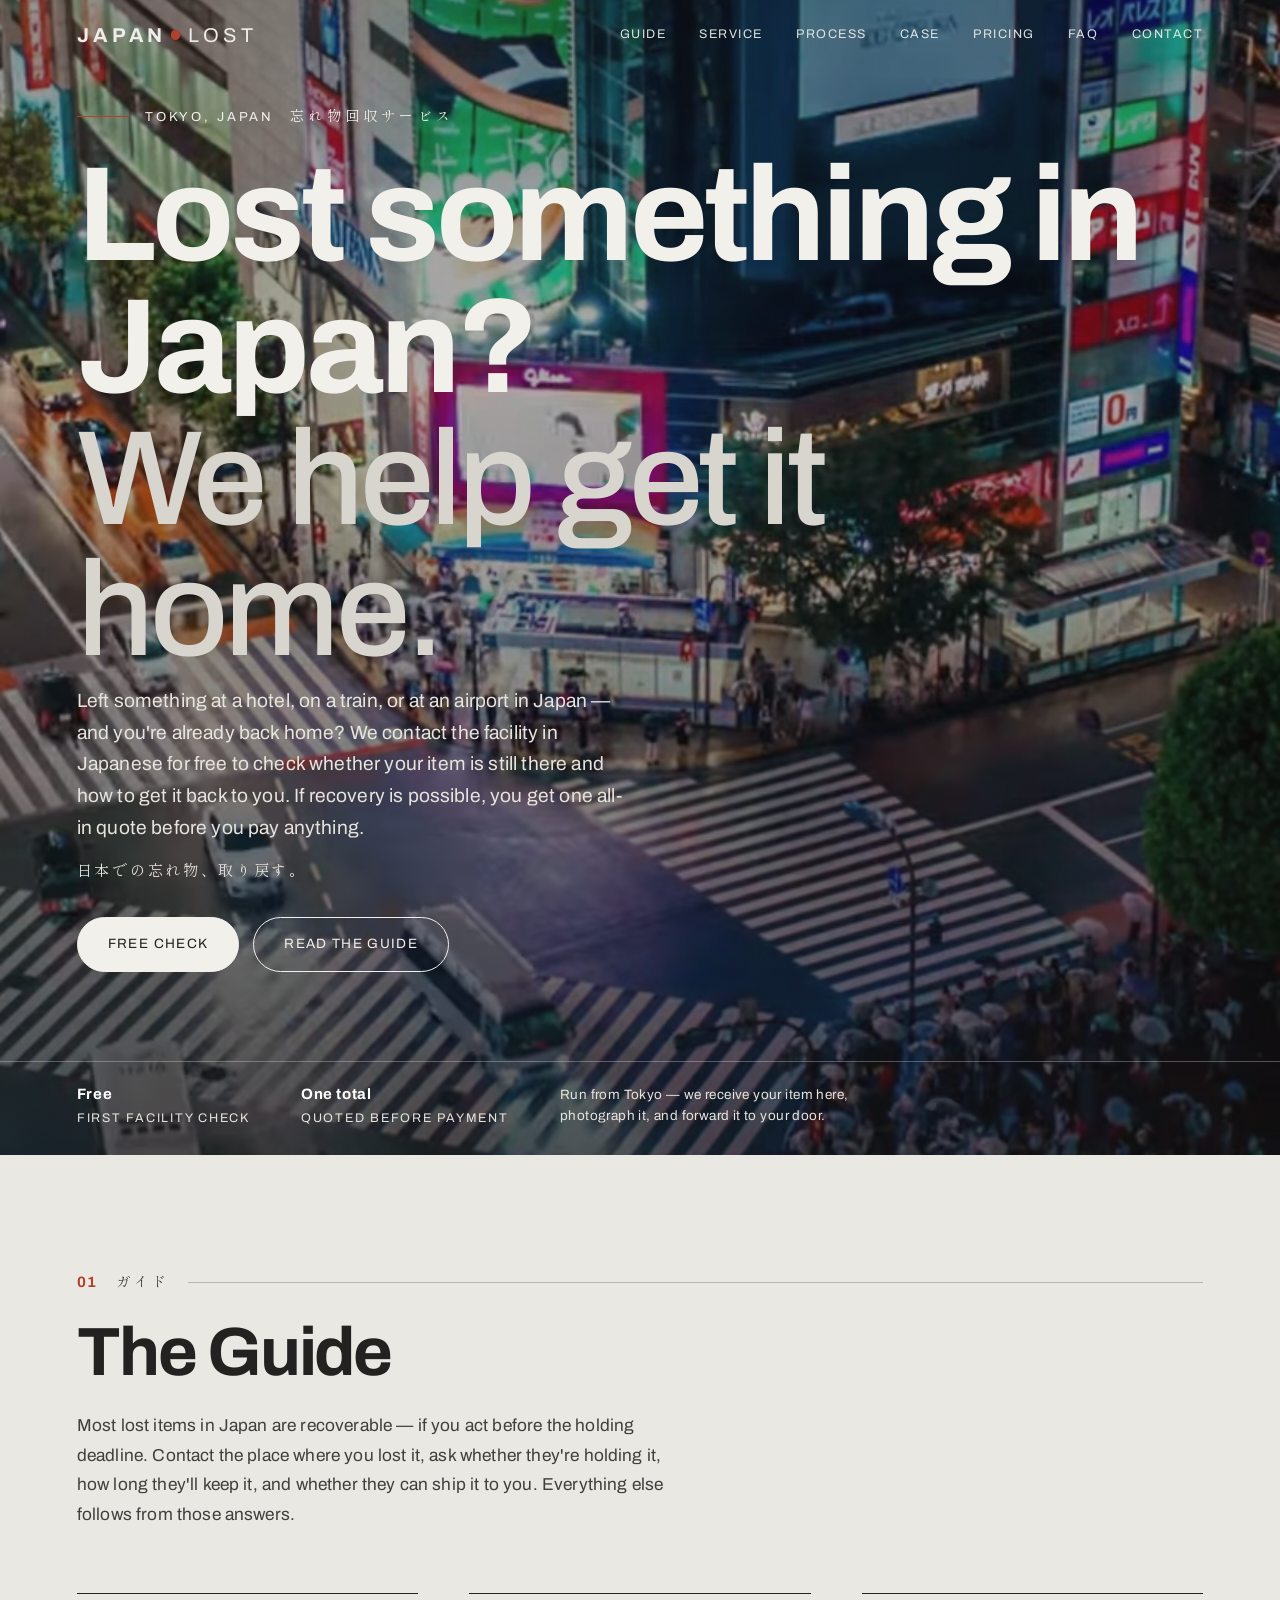
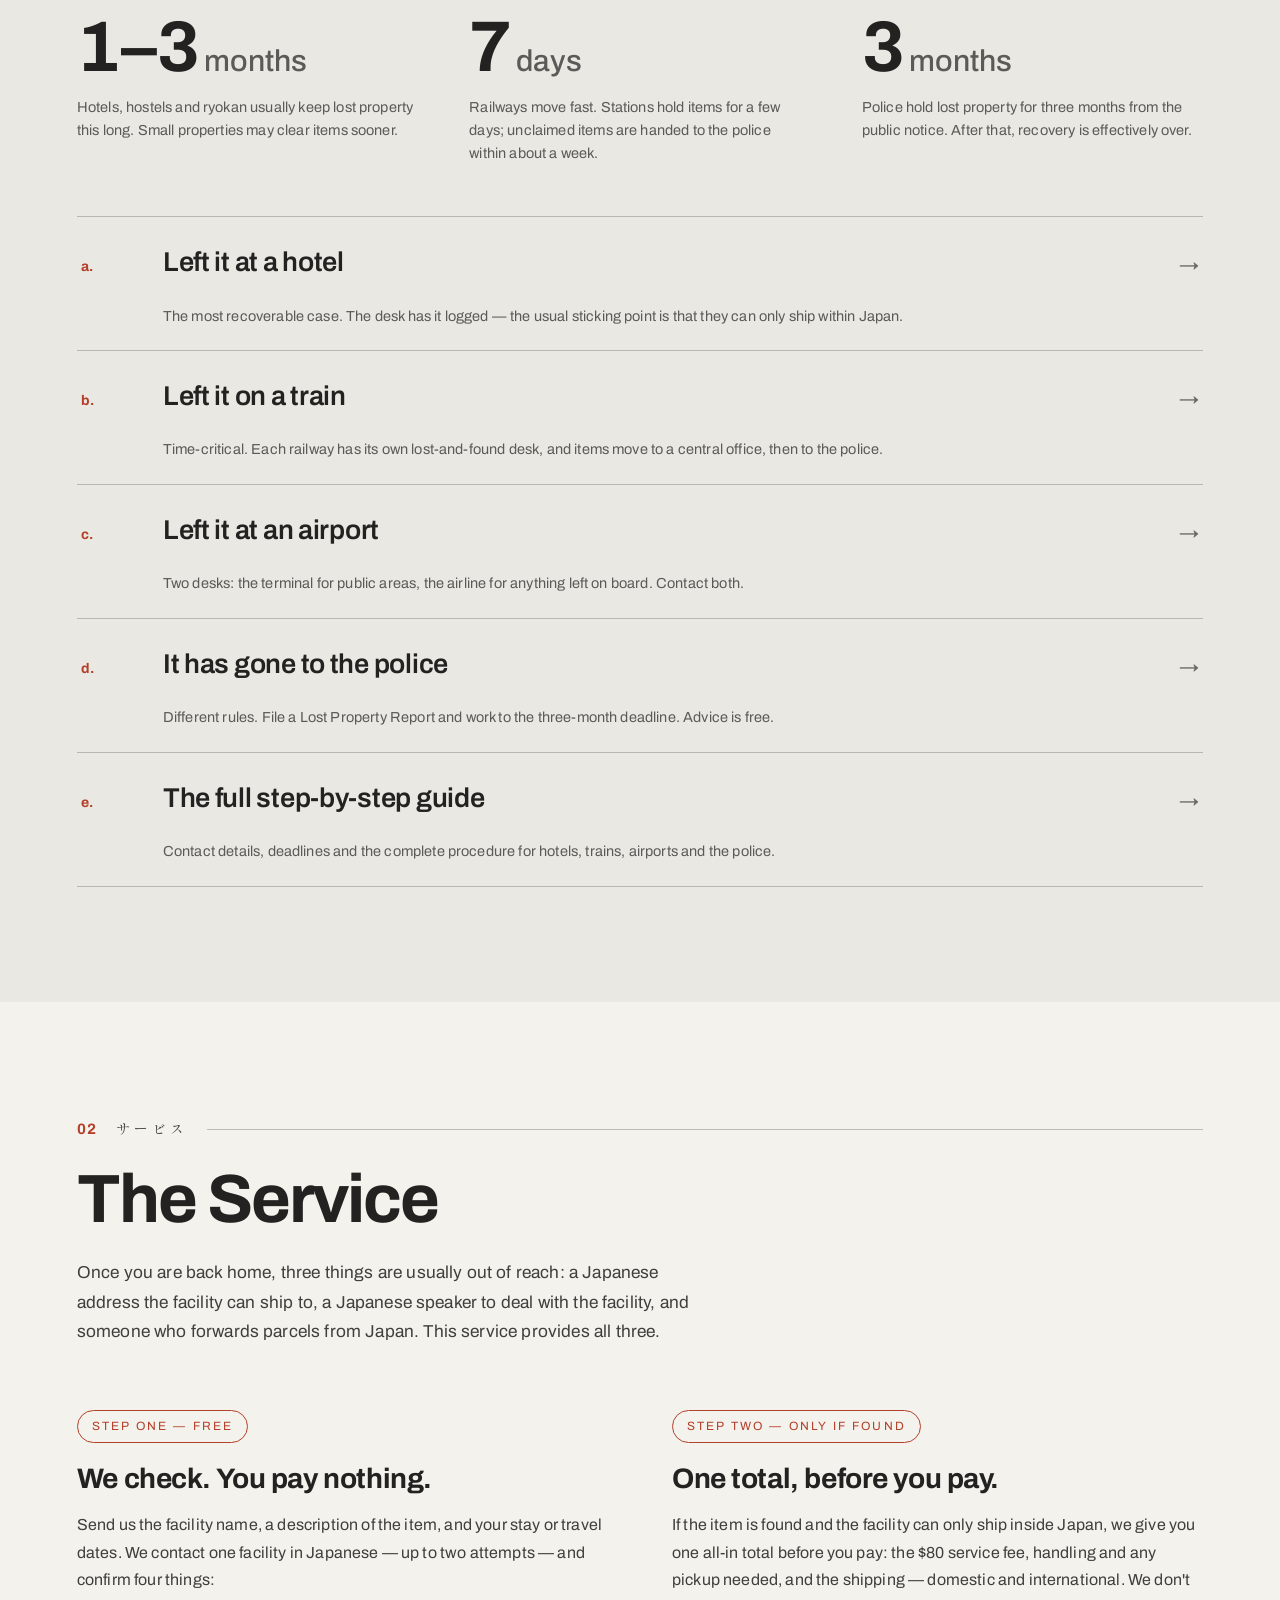
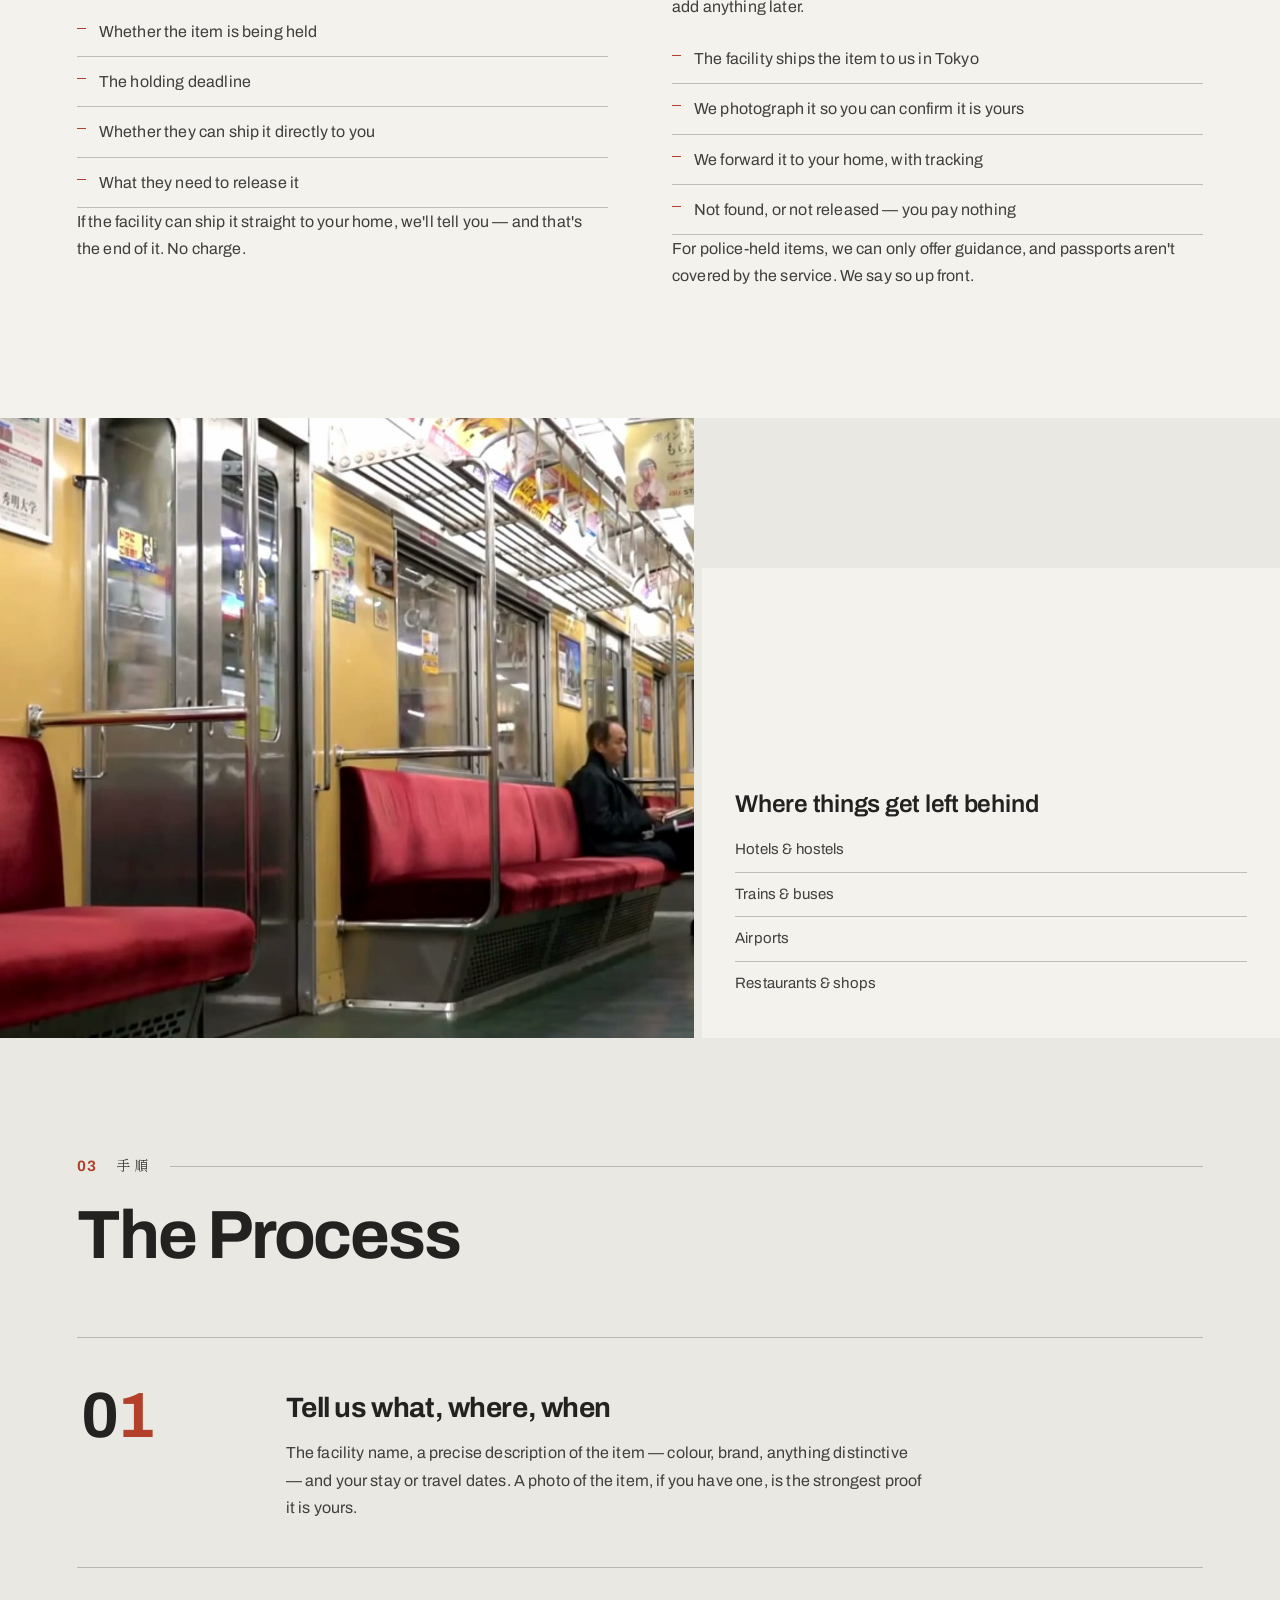
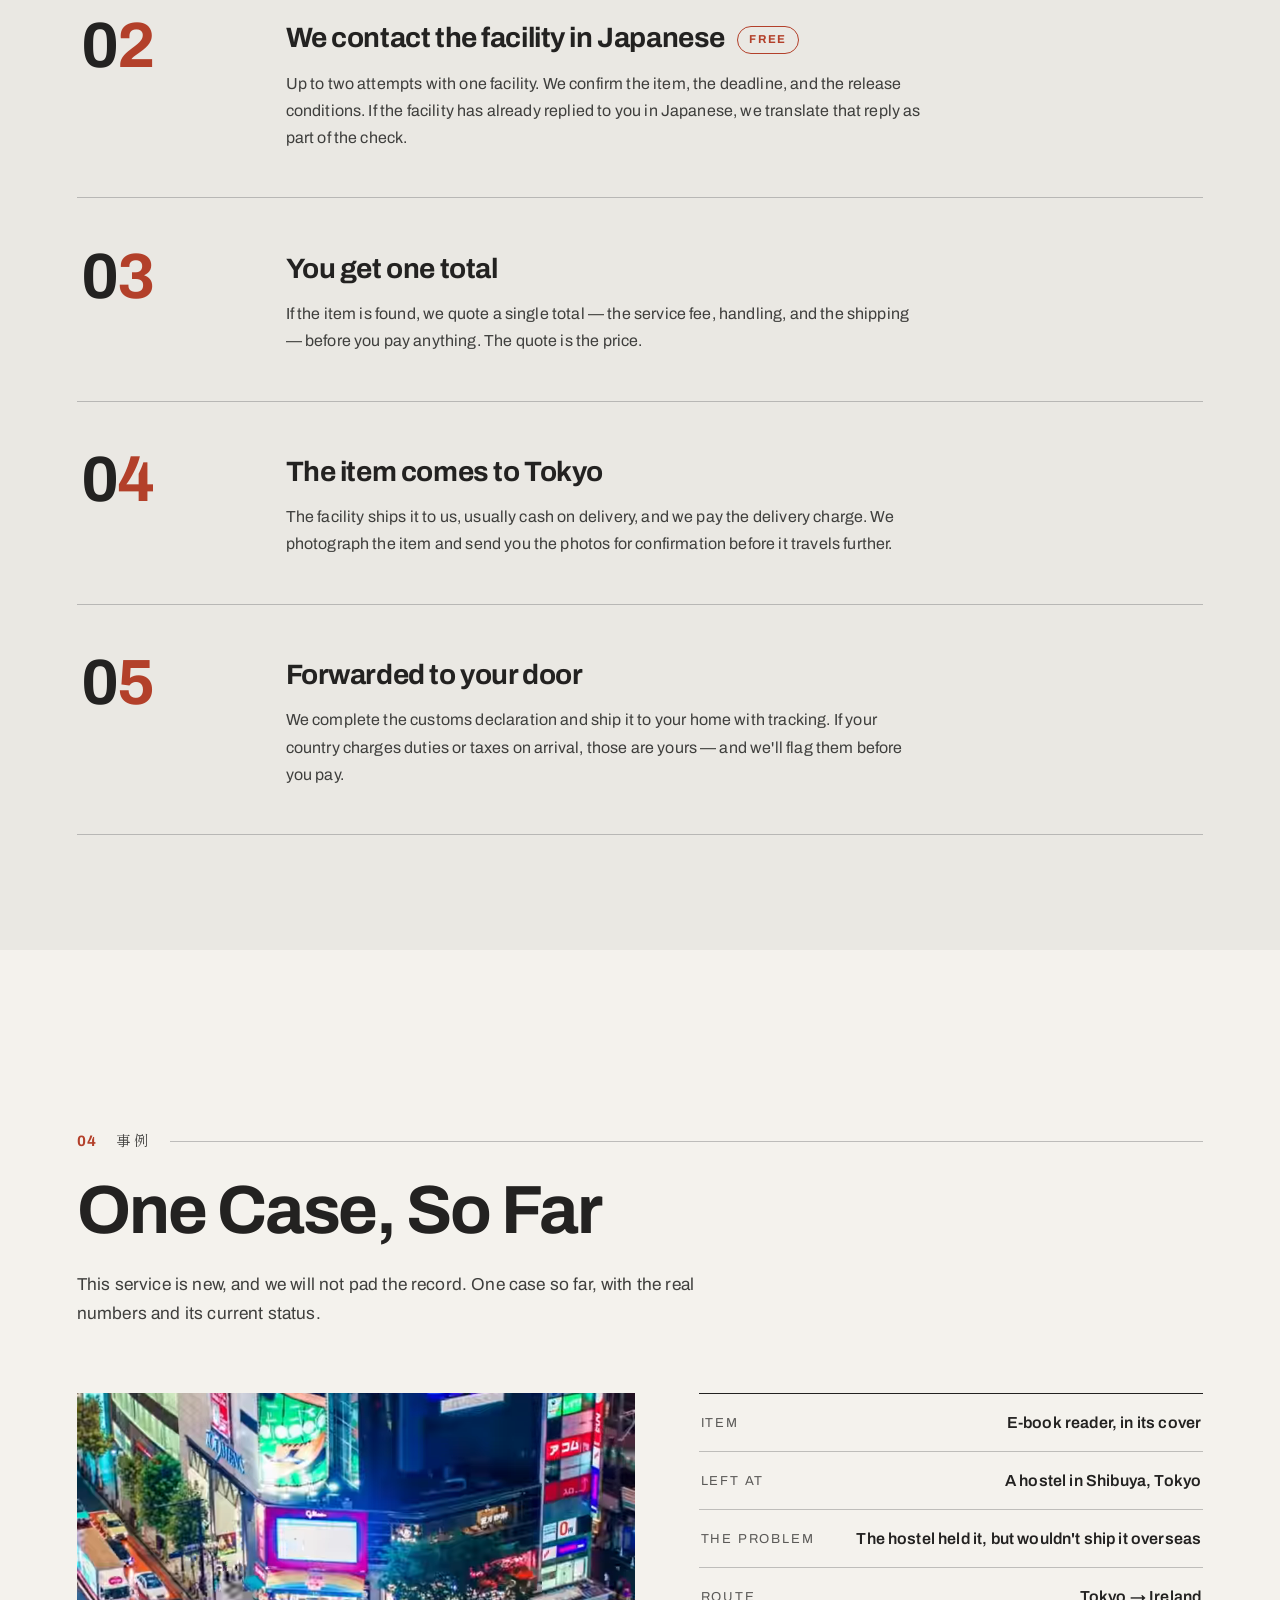
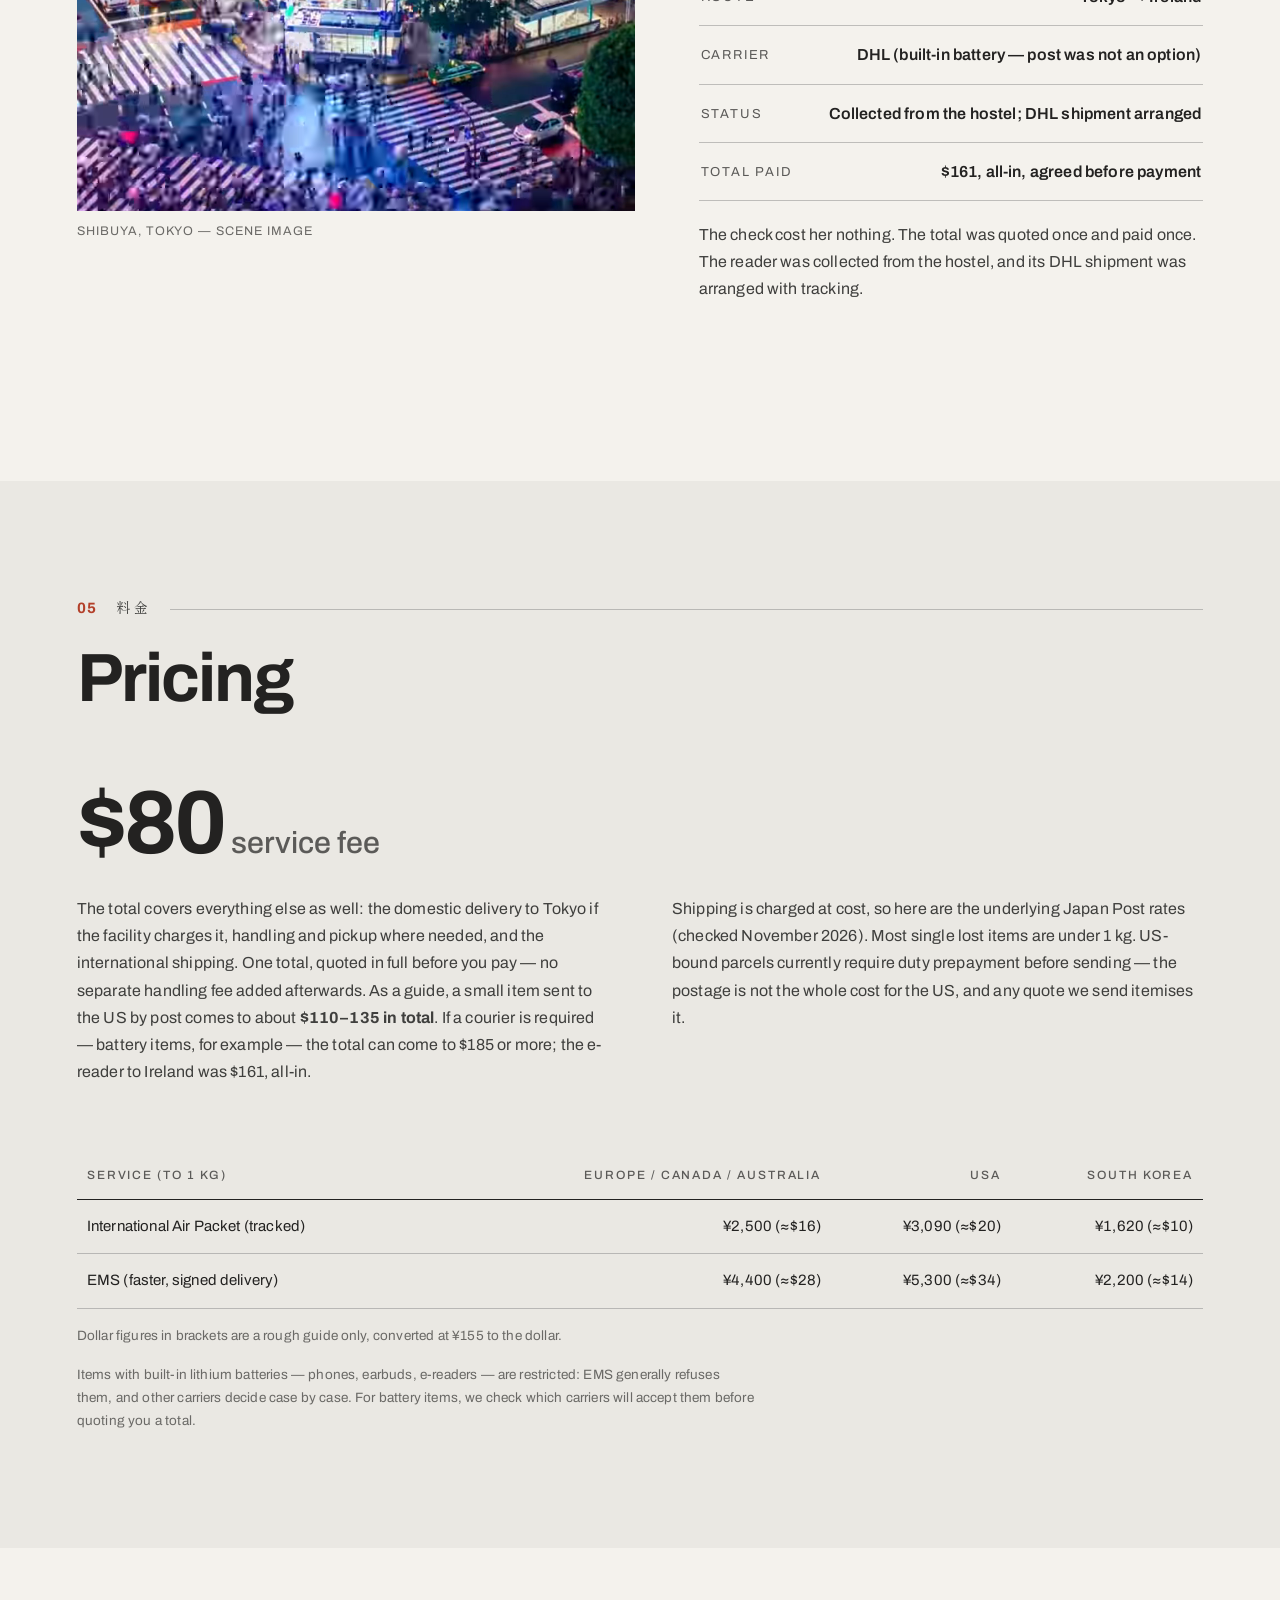
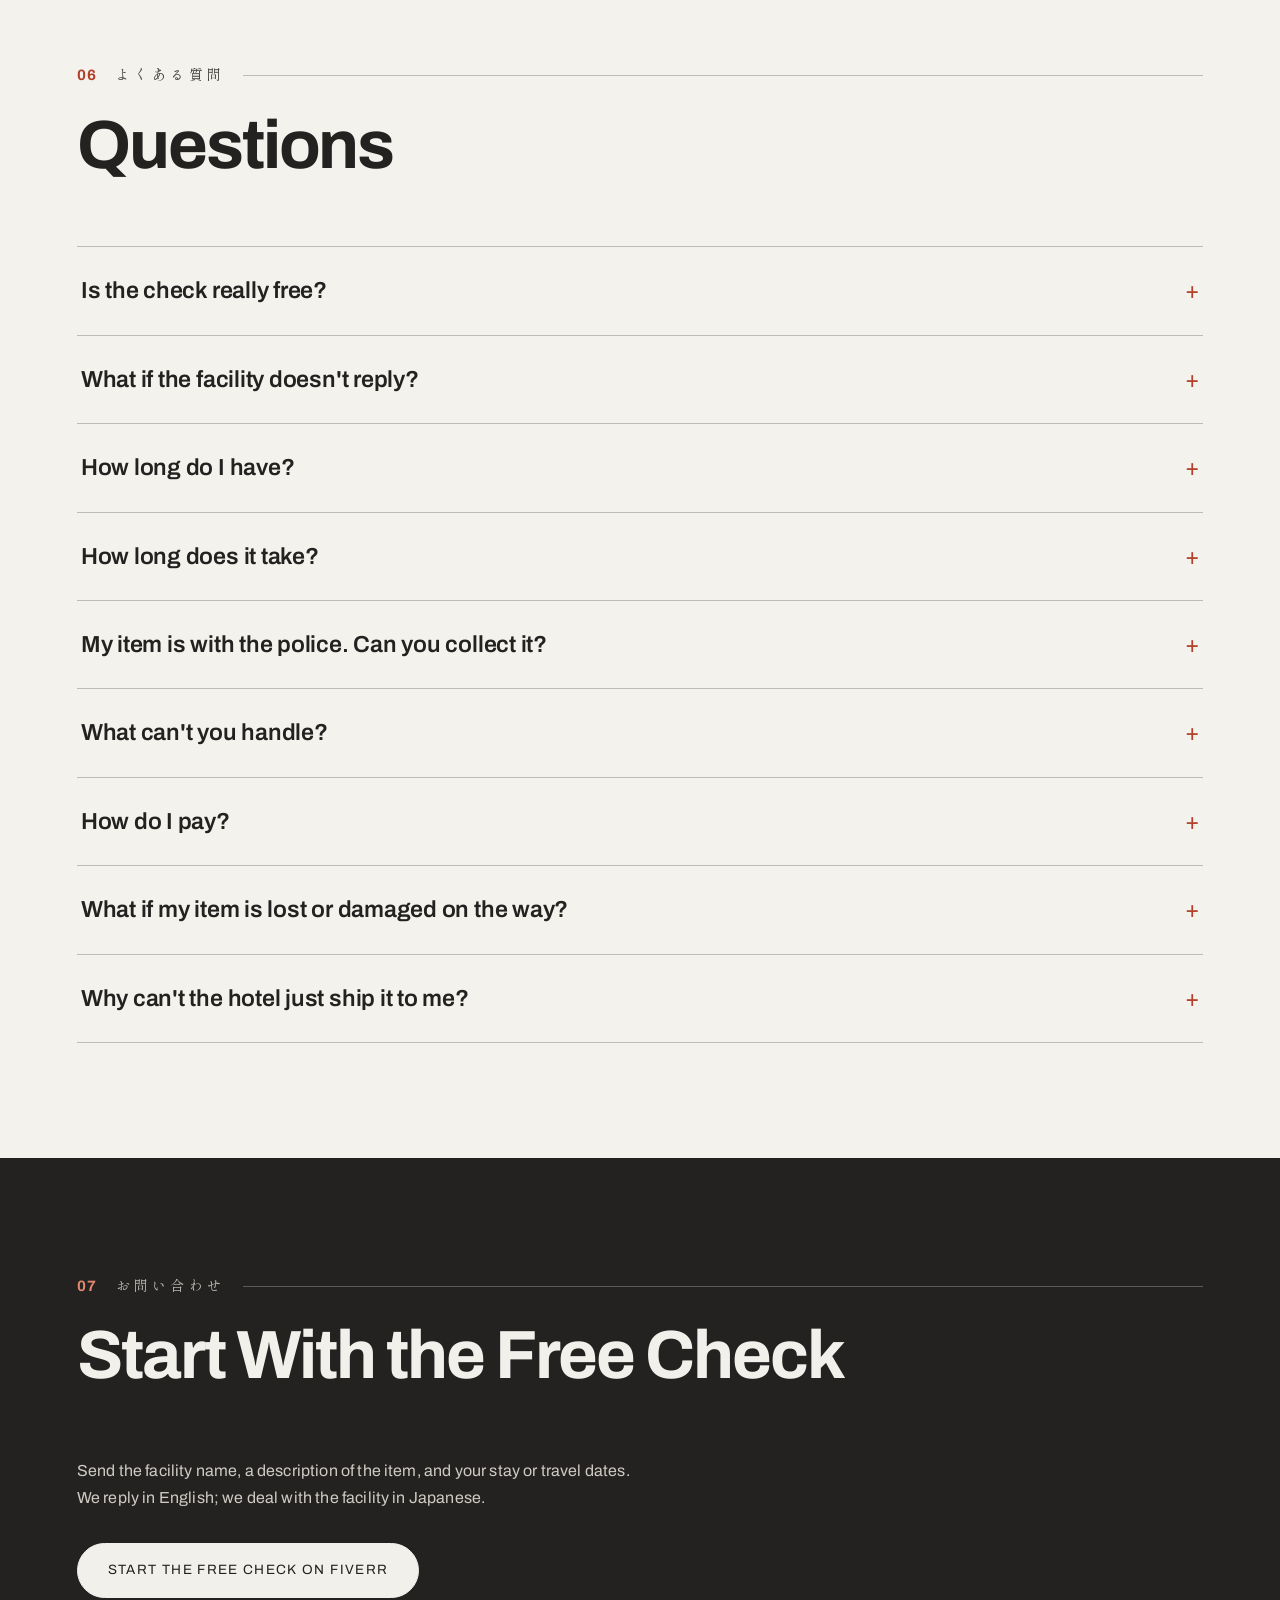
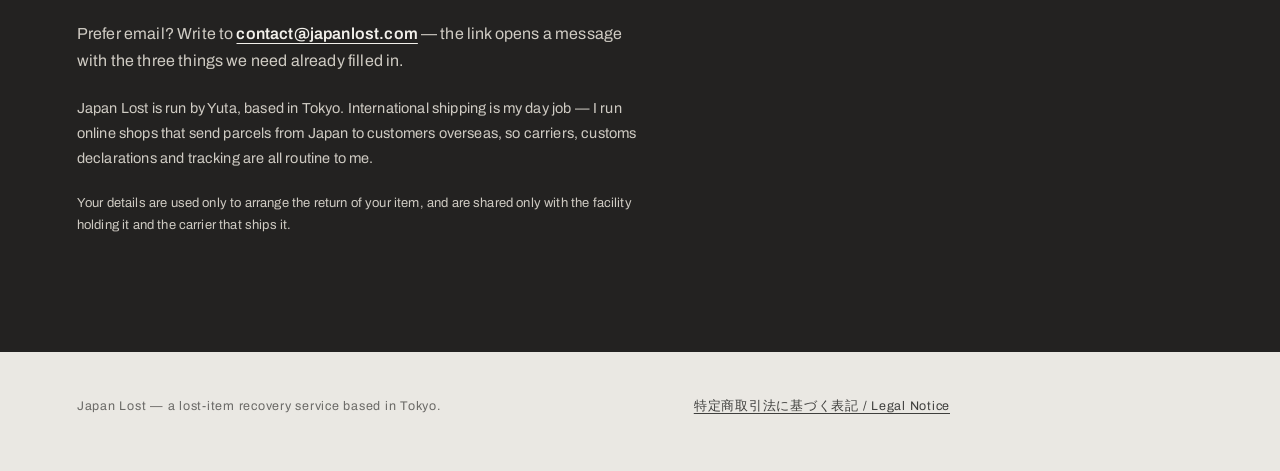
==== commit 17dc8ff0: "Add hreflang links and FAQ structured data to English index Added structured data for FAQ and altern" ====
--- a/index.html
+++ b/index.html
@@ -25,6 +25,91 @@
 <link href="https://fonts.googleapis.com/css2?family=Archivo:wght@400;500;600;700&family=Shippori+Mincho:wght@600&display=swap" rel="stylesheet">
 <link rel="stylesheet" href="style.css">
 <script>/* Reveal animations only when motion is acceptable; otherwise content is simply visible. */if(!window.matchMedia("(prefers-reduced-motion: reduce)").matches){document.documentElement.classList.add("motion-on");}</script>
+<link rel="alternate" hreflang="en" href="https://japanlost.com/">
+<link rel="alternate" hreflang="ko" href="https://japanlost.com/ko/">
+<link rel="alternate" hreflang="x-default" href="https://japanlost.com/">
+<meta property="og:locale" content="en_US">
+<meta property="og:locale:alternate" content="ko_KR">
+<script type="application/ld+json">
+{
+ "@context": "https://schema.org",
+ "@type": "FAQPage",
+ "mainEntity": [
+  {
+   "@type": "Question",
+   "name": "Is the check really free?",
+   "acceptedAnswer": {
+    "@type": "Answer",
+    "text": "Yes. Contacting one facility, up to two attempts, costs nothing, and there is nothing to pay if the item is not found, cannot be released, or the facility can ship it to you directly. A second facility, or further follow-ups, are quoted before any work is done."
+   }
+  },
+  {
+   "@type": "Question",
+   "name": "What if the facility doesn't reply?",
+   "acceptedAnswer": {
+    "@type": "Answer",
+    "text": "We contact the facility up two times. If there is still no reply, the free check ends there - we tell you what we tried, and there is nothing to pay."
+   }
+  },
+  {
+   "@type": "Question",
+   "name": "How long do I have?",
+   "acceptedAnswer": {
+    "@type": "Answer",
+    "text": "It depends on where you left it. Hotels usually hold items for one to three months. Trains are urgent - items move to the police within about a week. Police hold items for three months from the public notice. Ask about the deadline first; it decides what can still be done."
+   }
+  },
+  {
+   "@type": "Question",
+   "name": "How long does it take?",
+   "acceptedAnswer": {
+    "@type": "Answer",
+    "text": "The check depends on the facility's reply - it can take a few days, sometimes longer, and if there is no answer after two attempts we tell you and the free check ends. Once an item reaches us, forwarding time depends on the destination and the service: post takes days to weeks, a courier is faster. In the Ireland case, DHL estimated about three days."
+   }
+  },
+  {
+   "@type": "Question",
+   "name": "My item is with the police. Can you collect it?",
+   "acceptedAnswer": {
+    "@type": "Answer",
+    "text": "No - and we will not charge you for trying. Police release usually has to happen in person or by domestic mail, with a signed letter of authorisation. What we do for free is explain how to file a Lost Property Report and where your item is most likely being held."
+   }
+  },
+  {
+   "@type": "Question",
+   "name": "What can't you handle?",
+   "acceptedAnswer": {
+    "@type": "Answer",
+    "text": "Passports and official IDs - report those to your embassy and the holding police station. Cash, perishable food, and dangerous goods are also out. Battery items are checked case by case, because carriers restrict them."
+   }
+  },
+  {
+   "@type": "Question",
+   "name": "How do I pay?",
+   "acceptedAnswer": {
+    "@type": "Answer",
+    "text": "Only after you have seen the total and agreed to it - never before. On Fiverr, the platform holds your payment until the order is complete. If you contact us directly, we send you a PayPal link for the agreed total."
+   }
+  },
+  {
+   "@type": "Question",
+   "name": "What if my item is lost or damaged on the way?",
+   "acceptedAnswer": {
+    "@type": "Answer",
+    "text": "We pack items carefully, photograph them before shipping, and send everything with tracking, by post or courier. If a parcel is lost or damaged in transit, we help you file the carrier's claim. Compensation follows the carrier's terms and the value declared on the shipment, so we confirm that value with you before shipping. What we cannot do is guarantee the carrier's decision."
+   }
+  },
+  {
+   "@type": "Question",
+   "name": "Why can't the hotel just ship it to me?",
+   "acceptedAnswer": {
+    "@type": "Answer",
+    "text": "Usually three practical reasons: they would have to sign a customs declaration for someone else's belongings, international postage cannot be collected on delivery, and their whole system is set up for domestic returns only."
+   }
+  }
+ ]
+}
+</script>
 </head>
 <body>
 
--- a/style.css
+++ b/style.css
@@ -153,7 +153,7 @@
 /* case */
 .case-grid{display:grid;grid-template-columns:1.05fr .95fr;gap:clamp(32px,5vw,80px);align-items:start}
 @media (max-width:860px){.case-grid{grid-template-columns:1fr}}
-.case-grid figure img{width:100%;height:100%;object-fit:cover;aspect-ratio:4/3}
+.case-grid figure img,.case-grid figure video{width:100%;height:100%;object-fit:cover;aspect-ratio:4/3}
 .case-grid figcaption{color:var(--muted);font-size:12.5px;letter-spacing:.08em;margin-top:10px;text-transform:uppercase}
 .case-data{border-top:1px solid var(--ink)}
 .case-data div{display:flex;justify-content:space-between;gap:24px;padding:15px 2px;border-bottom:1px solid var(--line)}
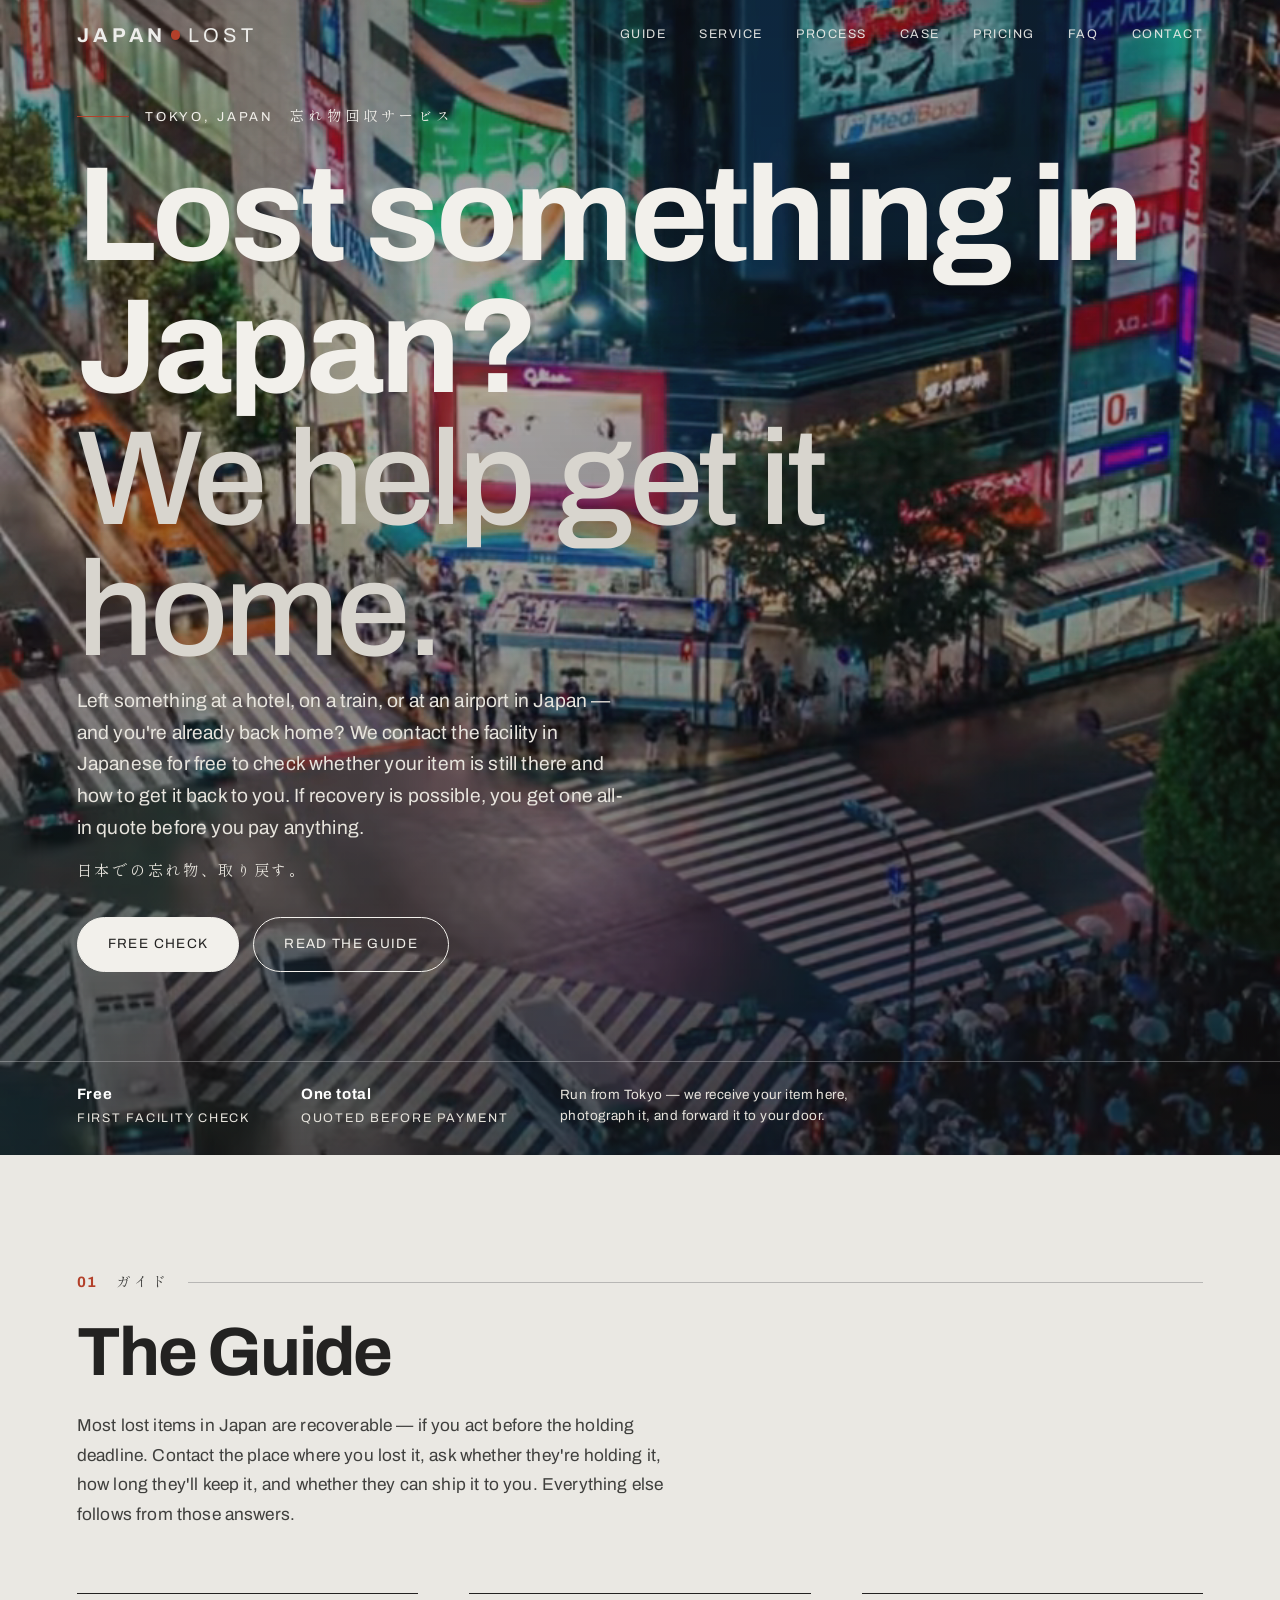
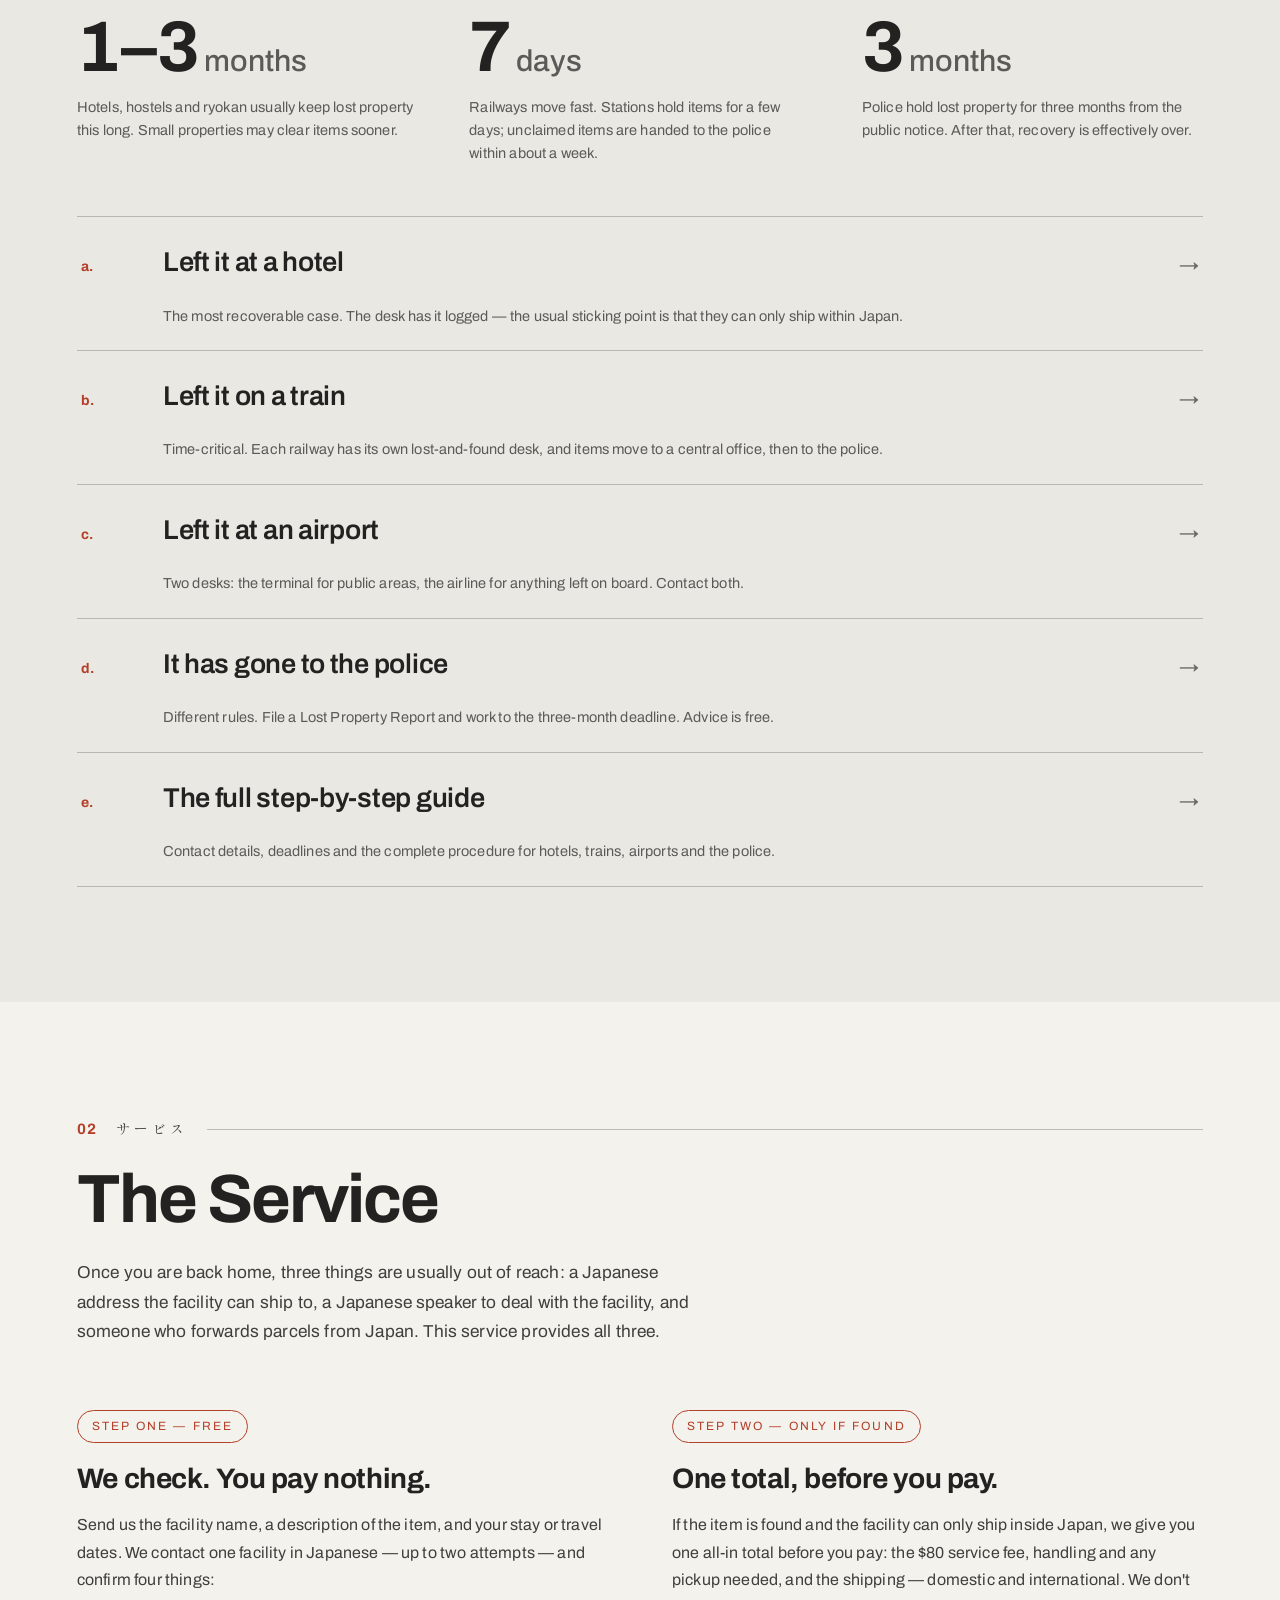
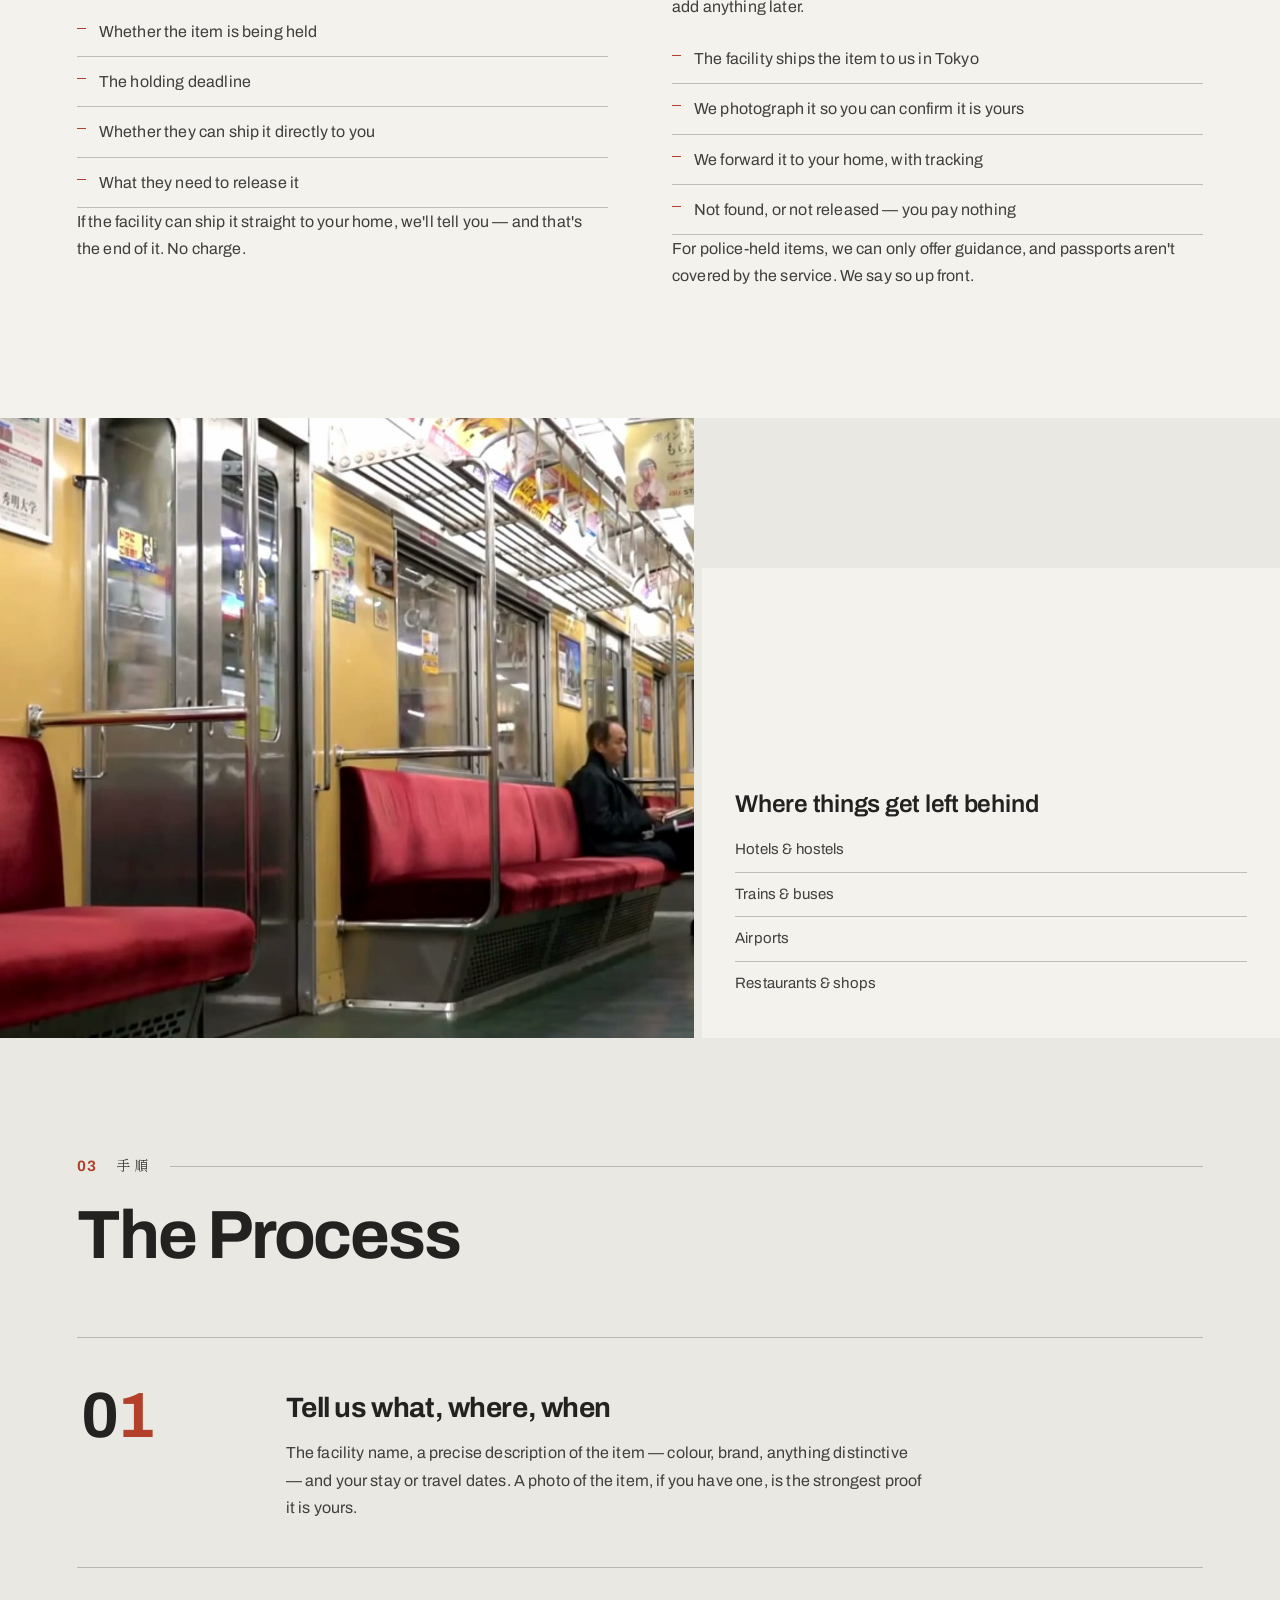
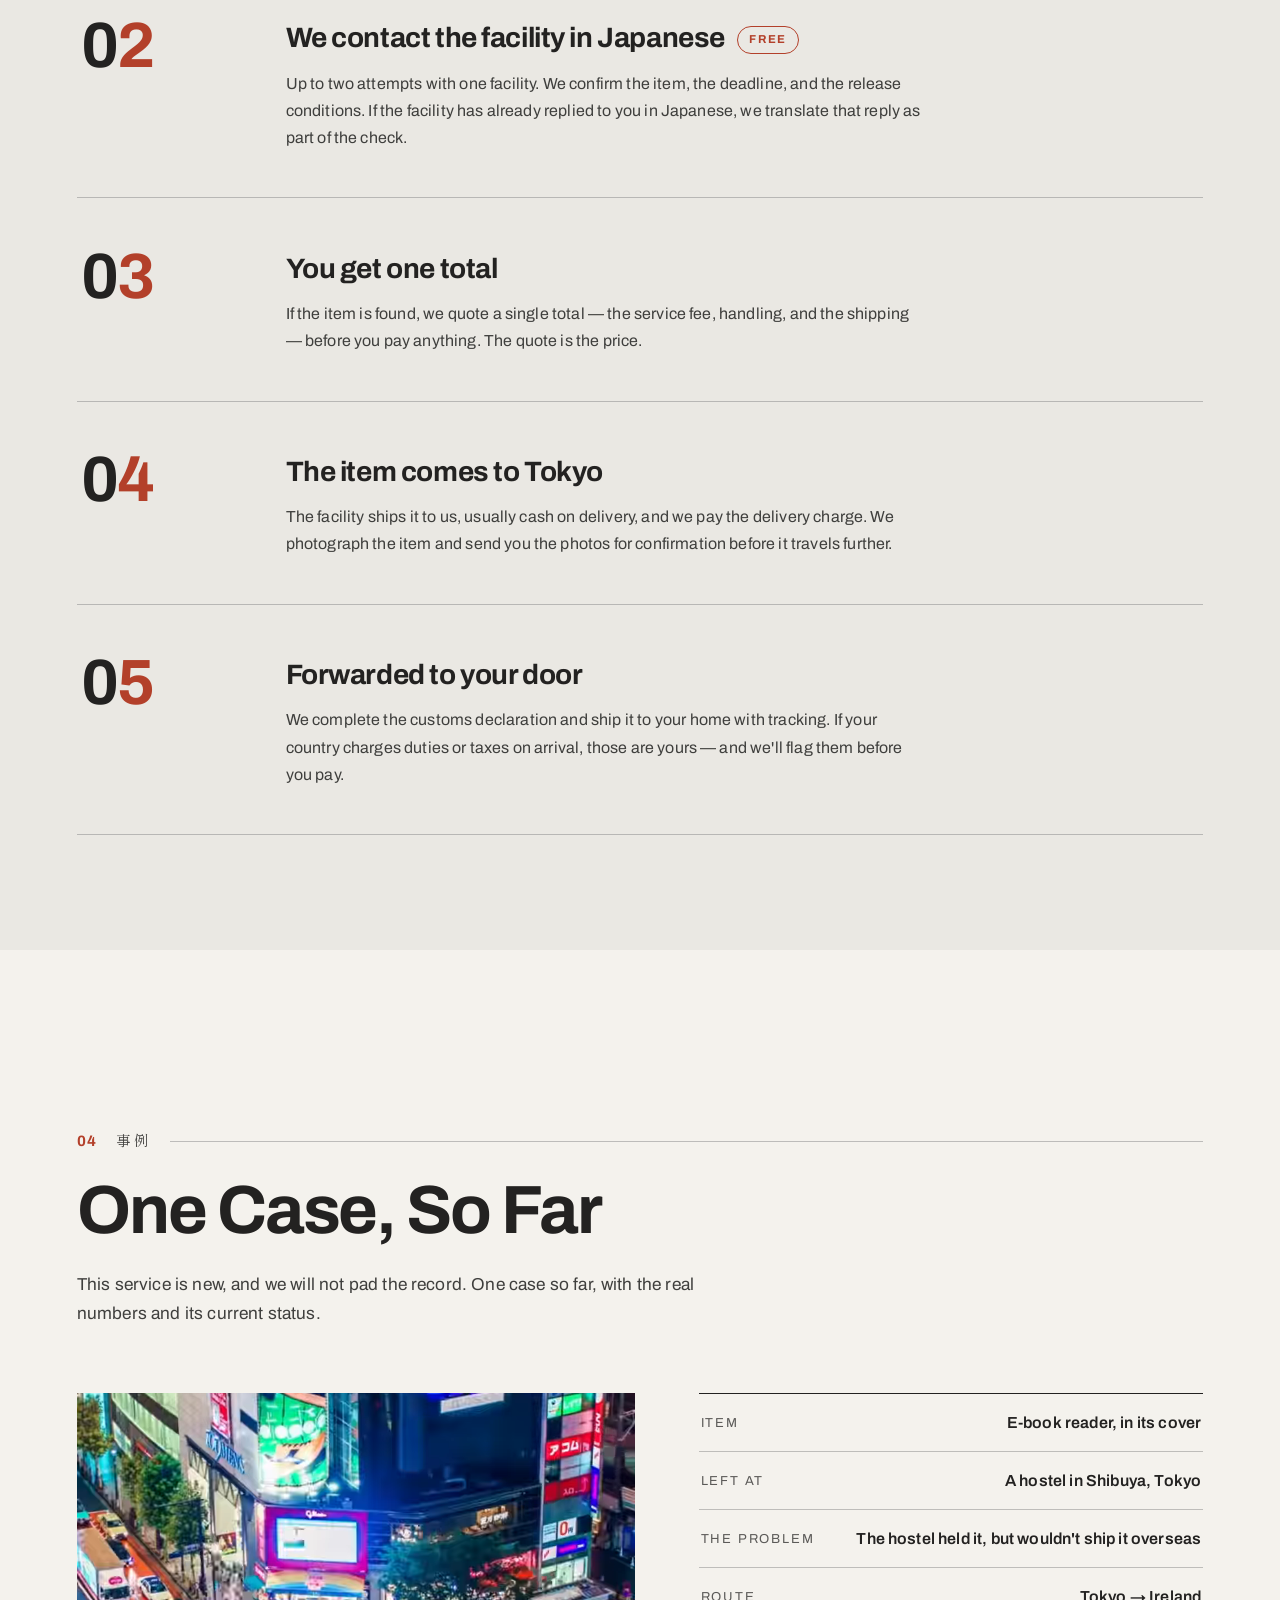
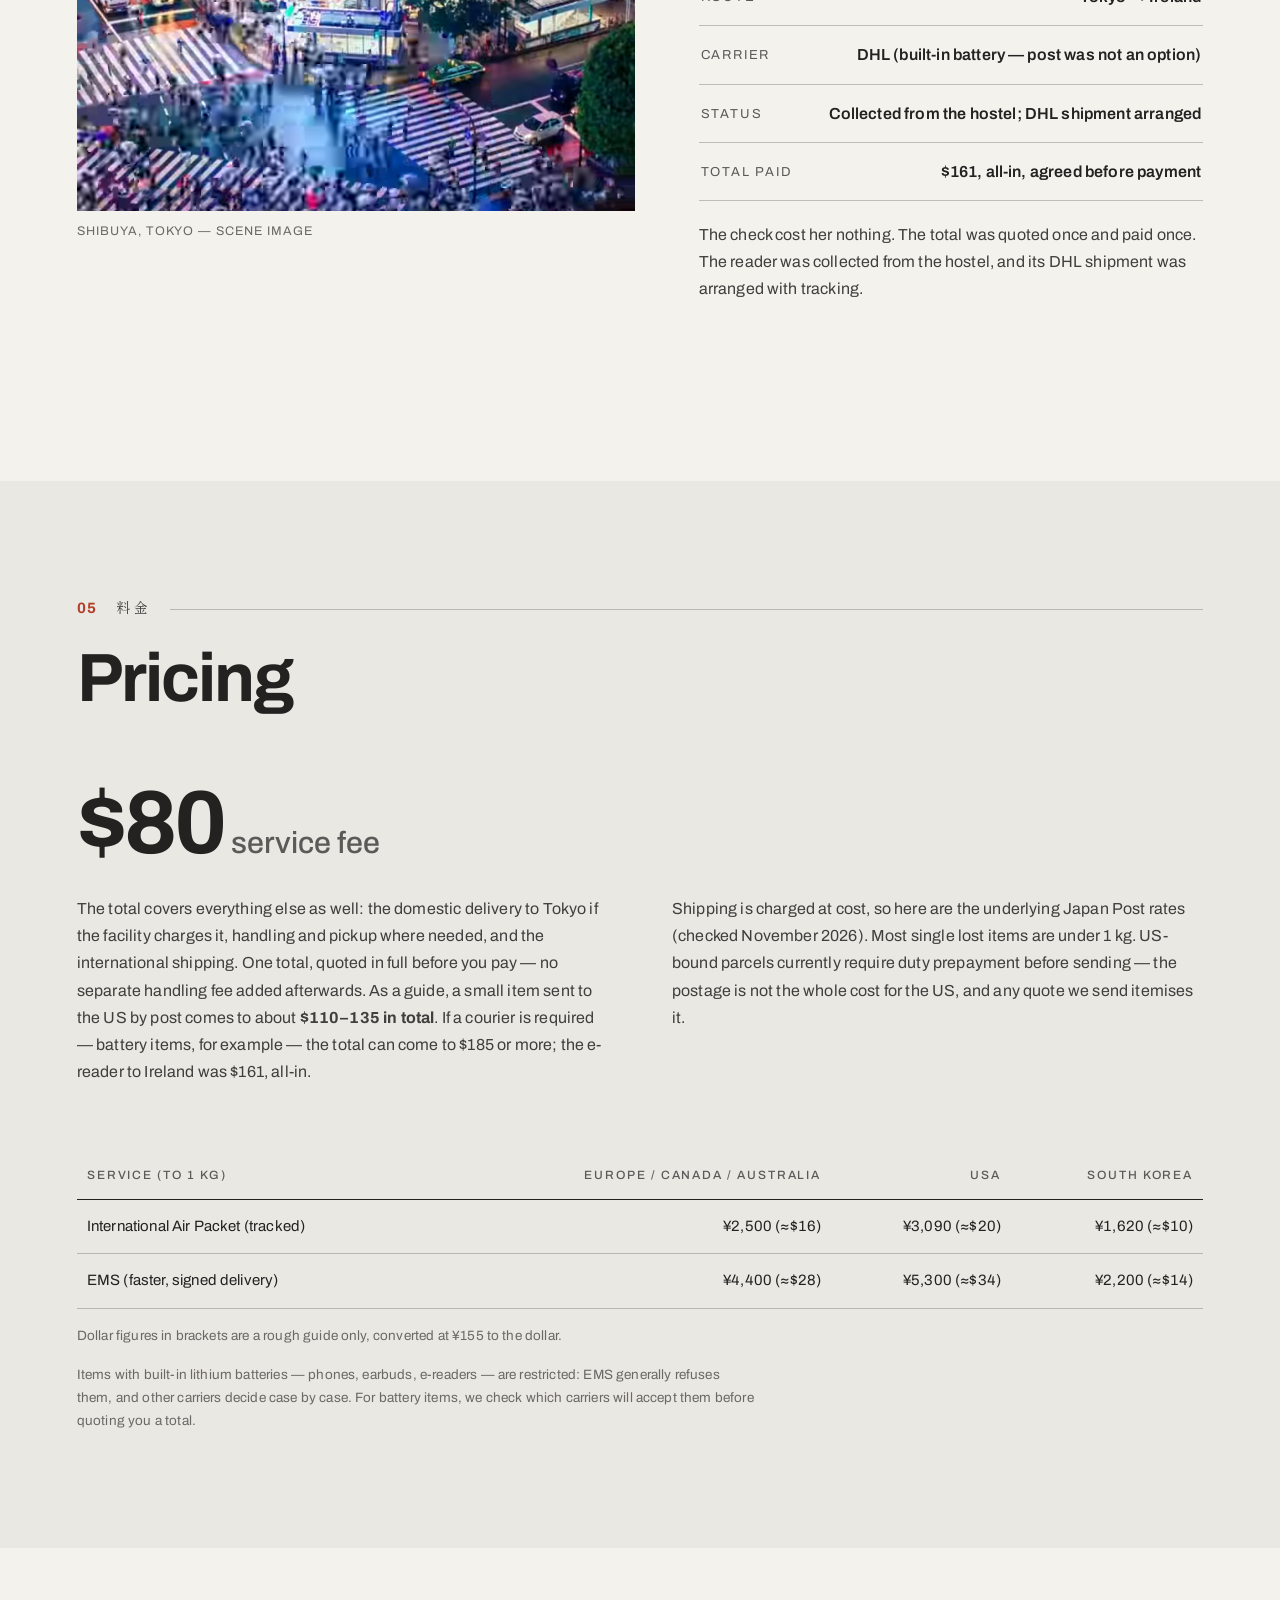
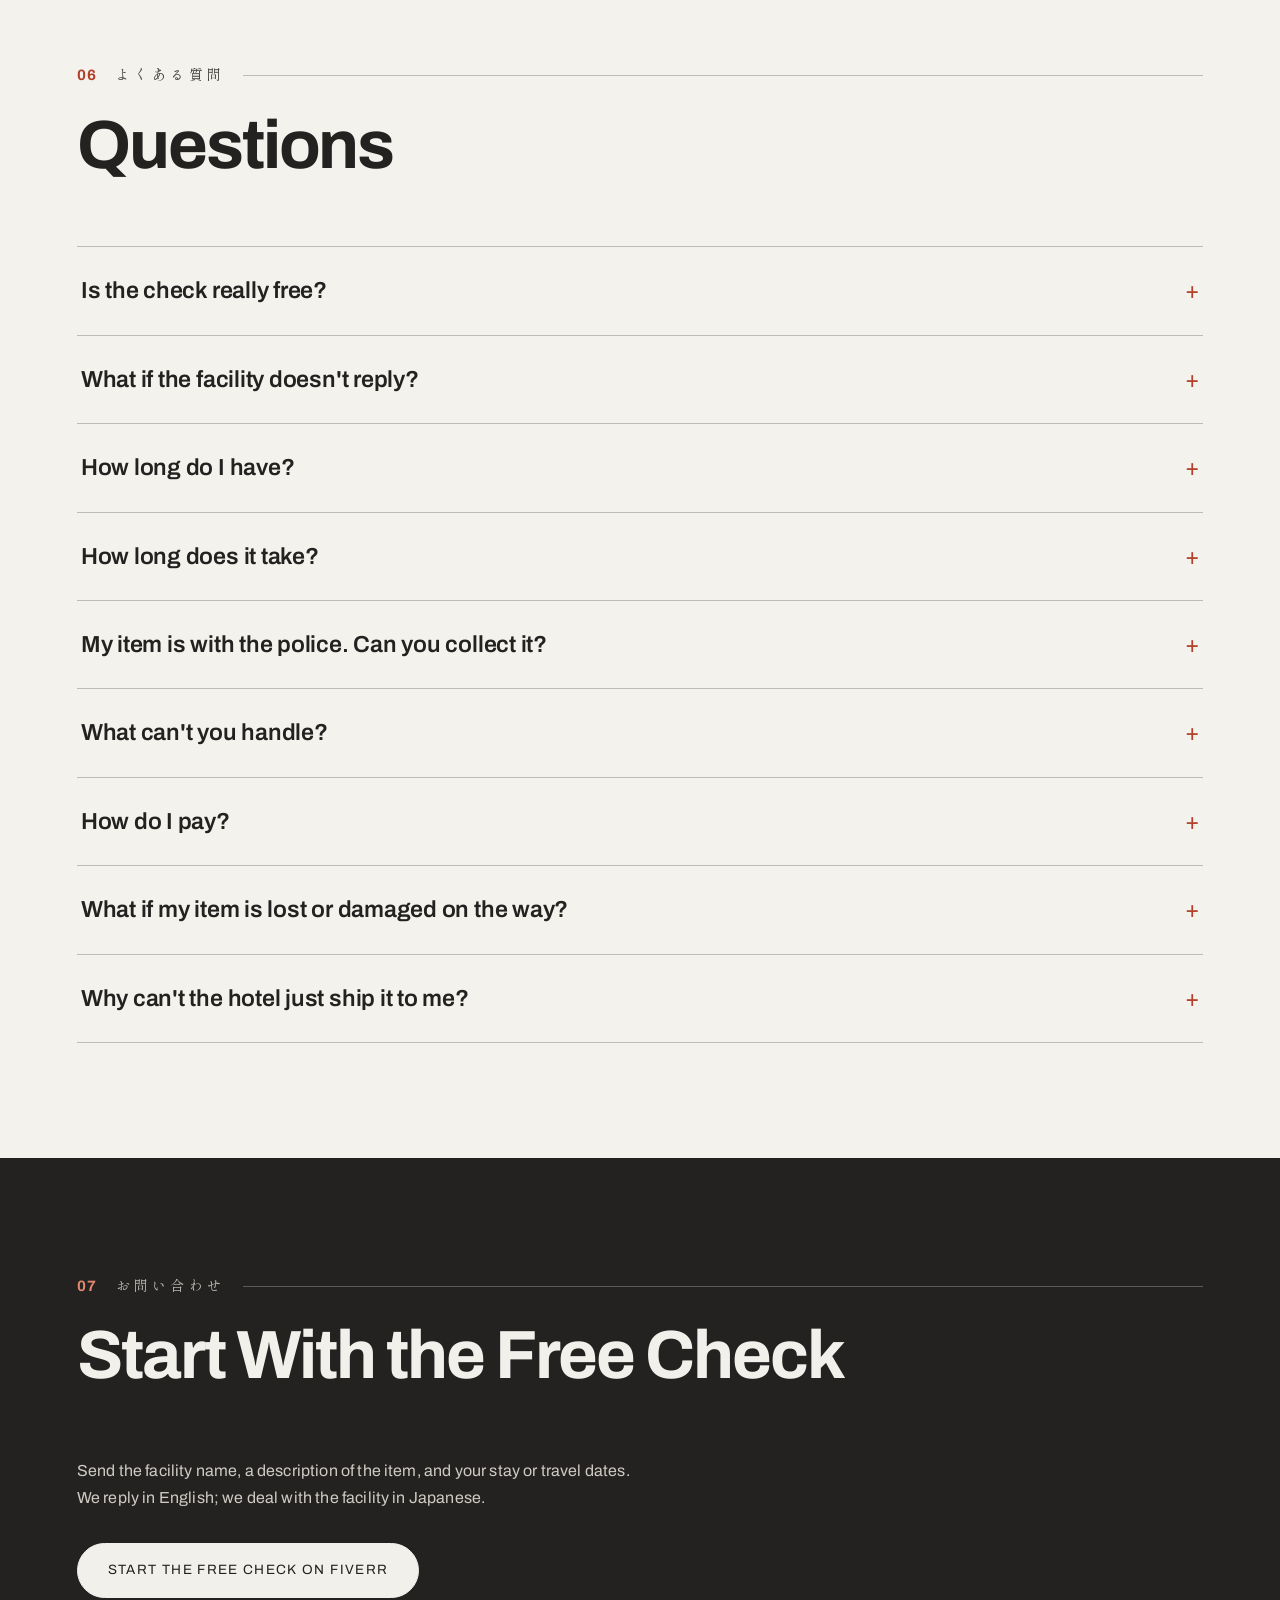
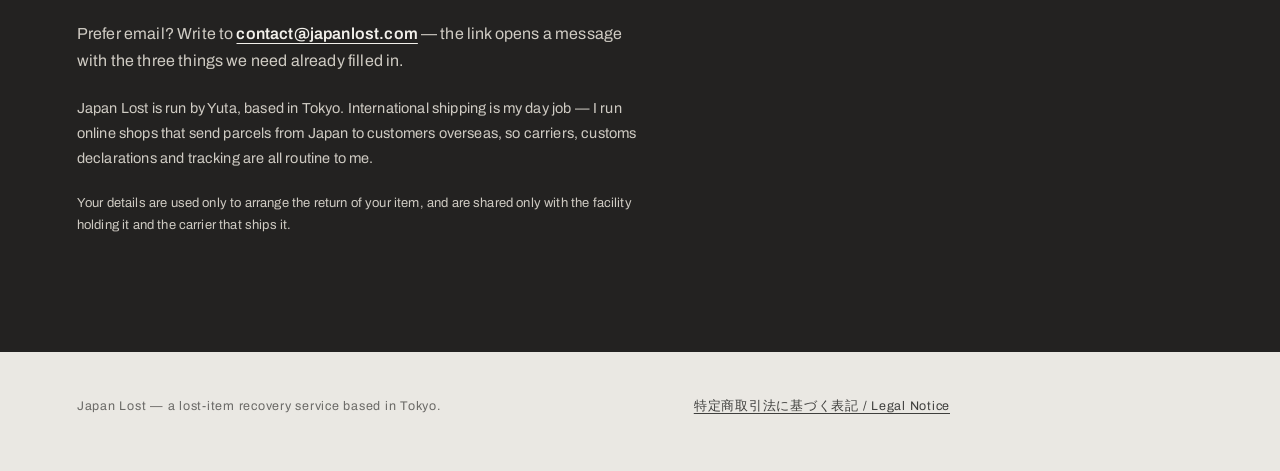
==== commit d43257b8: "Add zh-Hans hreflang and zh_CN og locale to English index Added alternate language links for Simplif" ====
--- a/index.html
+++ b/index.html
@@ -27,9 +27,11 @@
 <script>/* Reveal animations only when motion is acceptable; otherwise content is simply visible. */if(!window.matchMedia("(prefers-reduced-motion: reduce)").matches){document.documentElement.classList.add("motion-on");}</script>
 <link rel="alternate" hreflang="en" href="https://japanlost.com/">
 <link rel="alternate" hreflang="ko" href="https://japanlost.com/ko/">
+ <link rel="alternate" hreflang="zh-Hans" href="https://japanlost.com/zh/">
 <link rel="alternate" hreflang="x-default" href="https://japanlost.com/">
 <meta property="og:locale" content="en_US">
 <meta property="og:locale:alternate" content="ko_KR">
+ <meta property="og:locale:alternate" content="zh_CN">
 <script type="application/ld+json">
 {
  "@context": "https://schema.org",
@@ -48,7 +50,7 @@
    "name": "What if the facility doesn't reply?",
    "acceptedAnswer": {
     "@type": "Answer",
-    "text": "We contact the facility up two times. If there is still no reply, the free check ends there - we tell you what we tried, and there is nothing to pay."
+    "text": "We contact the facility up to two times. If there is still no reply, the free check ends there - we tell you what we tried, and there is nothing to pay."
    }
   },
   {
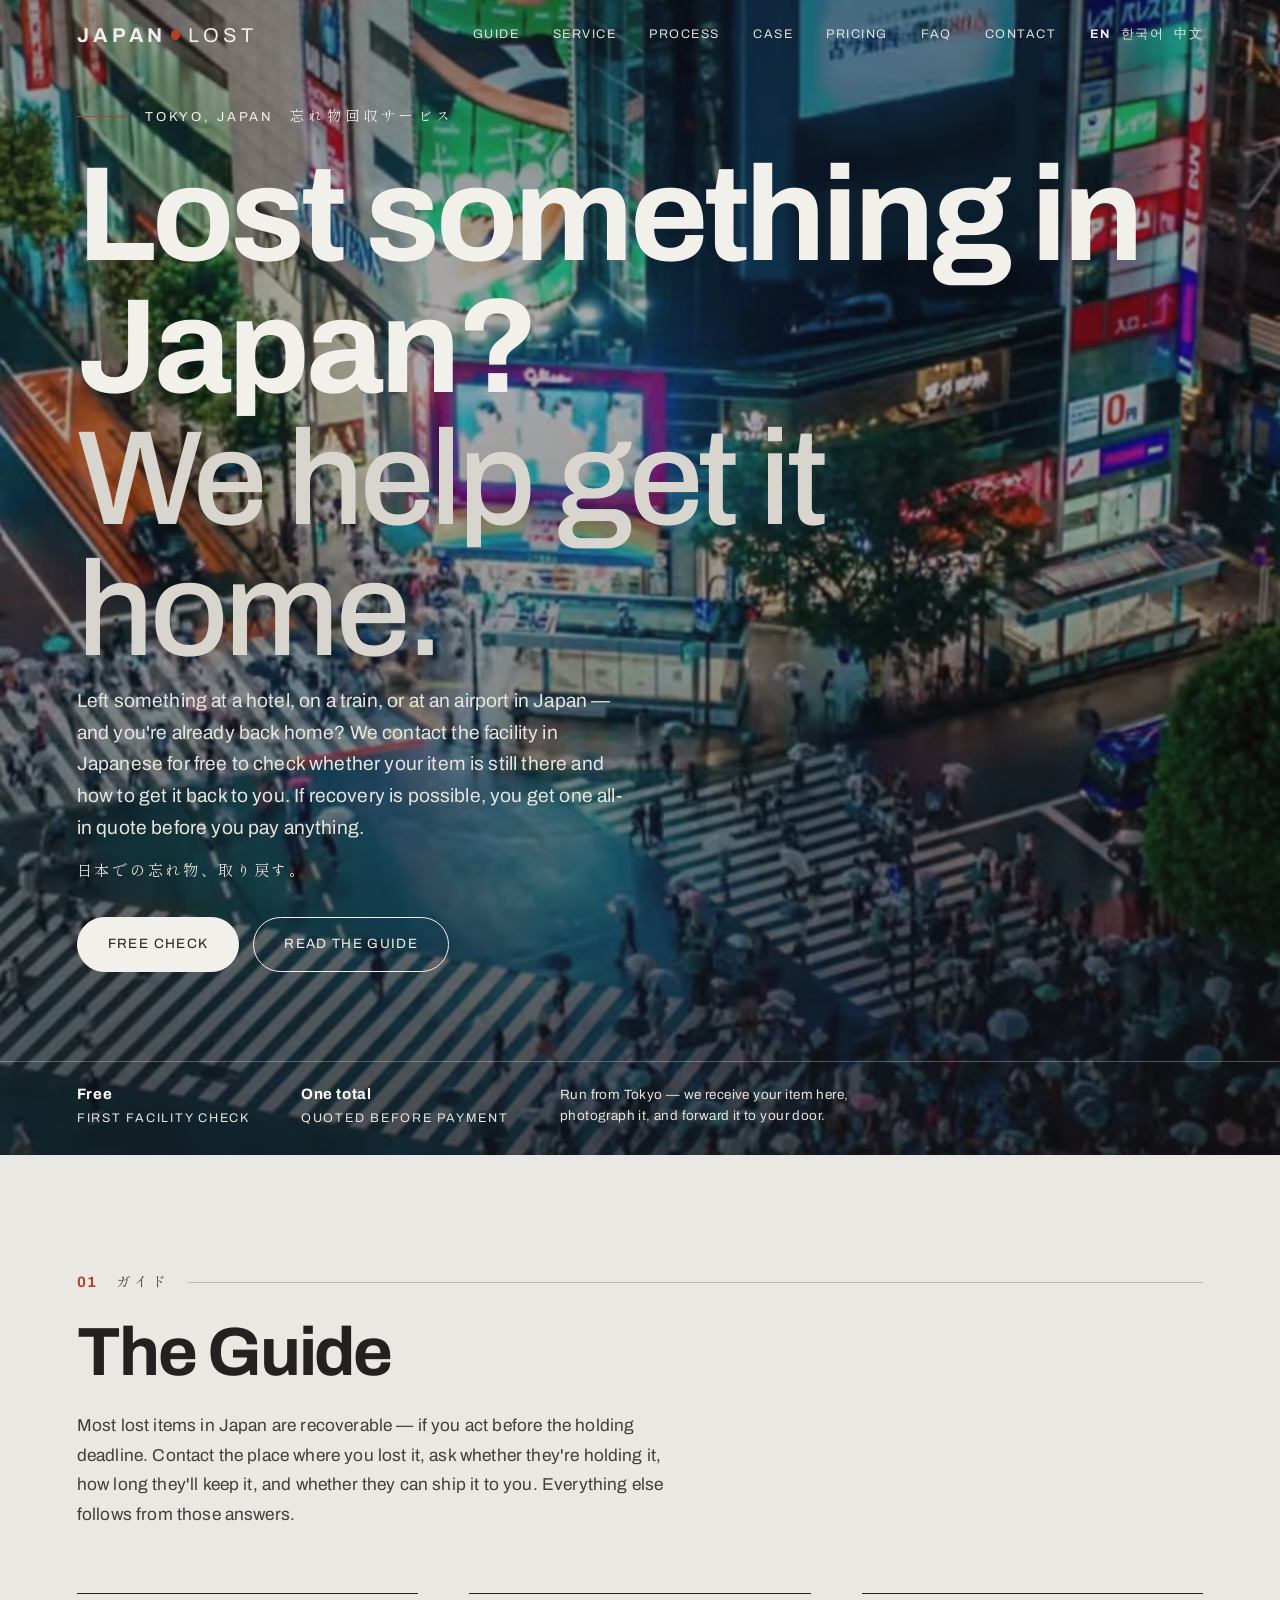
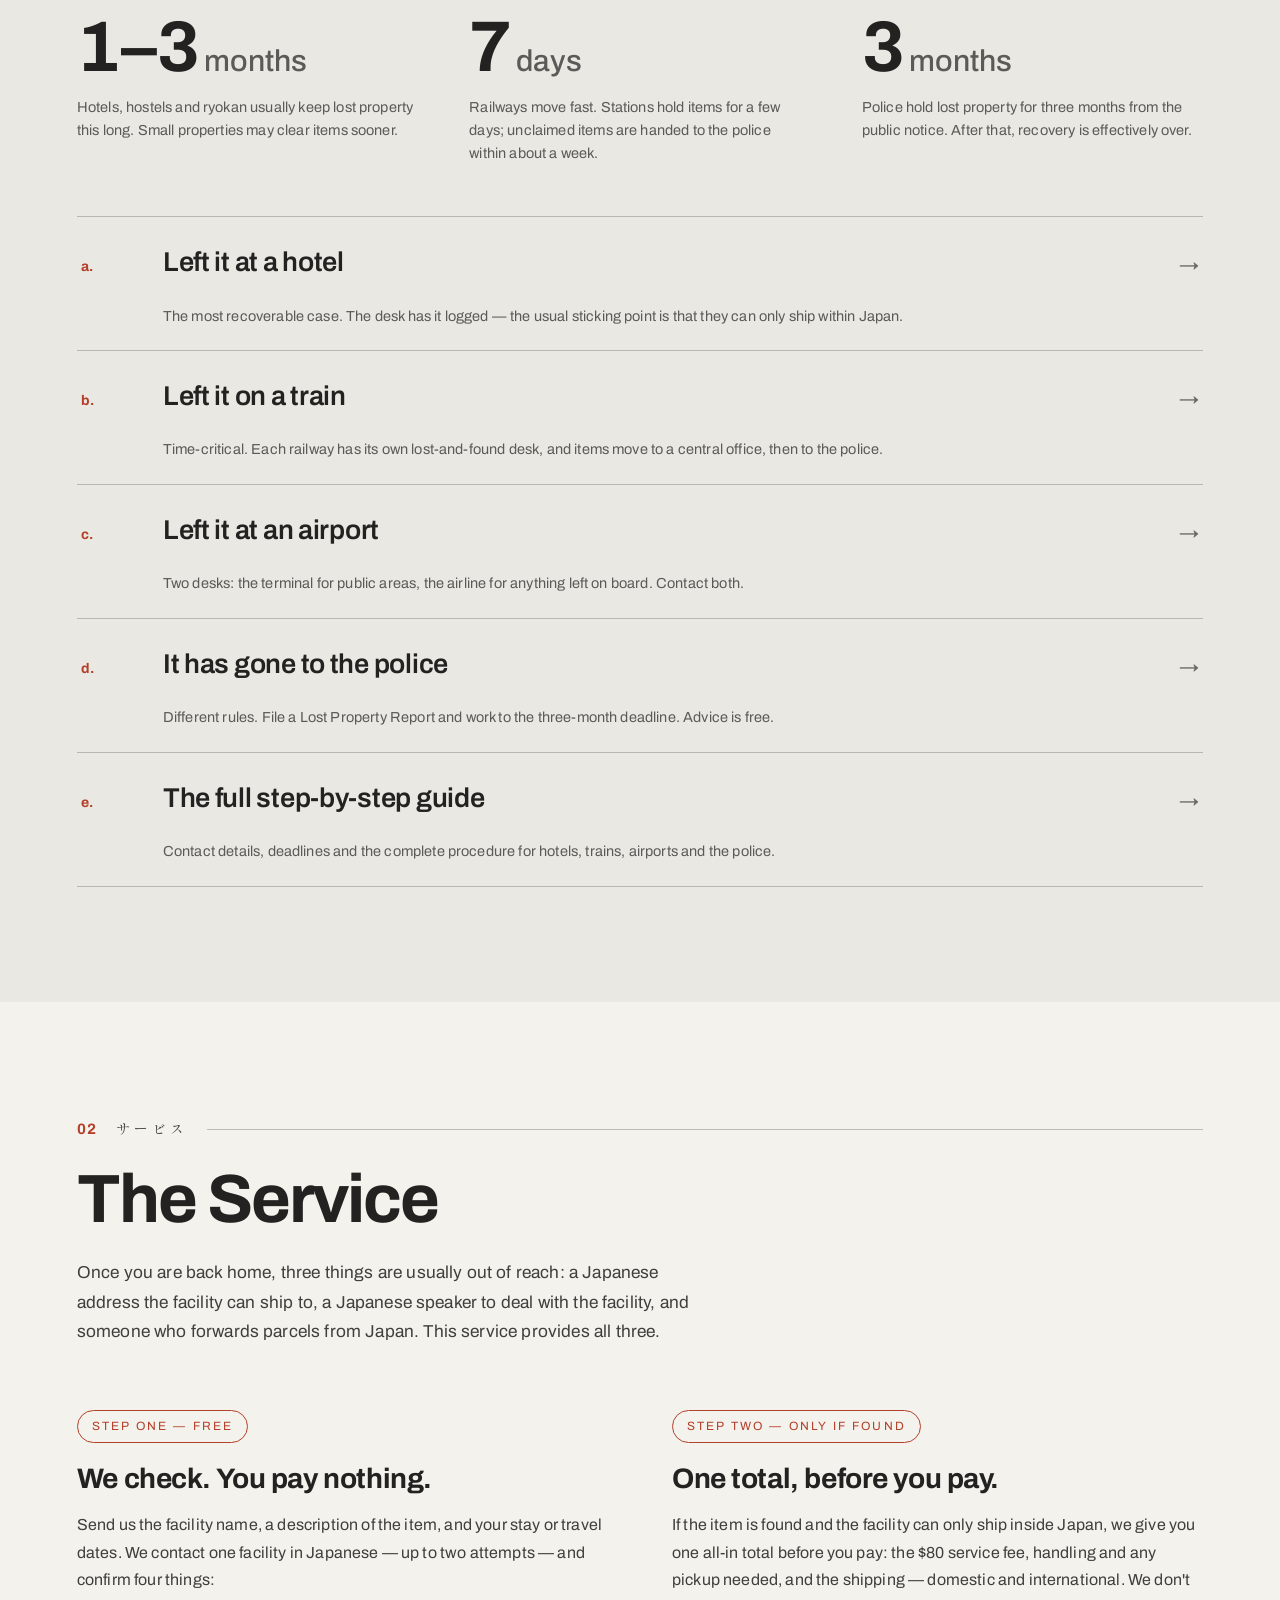
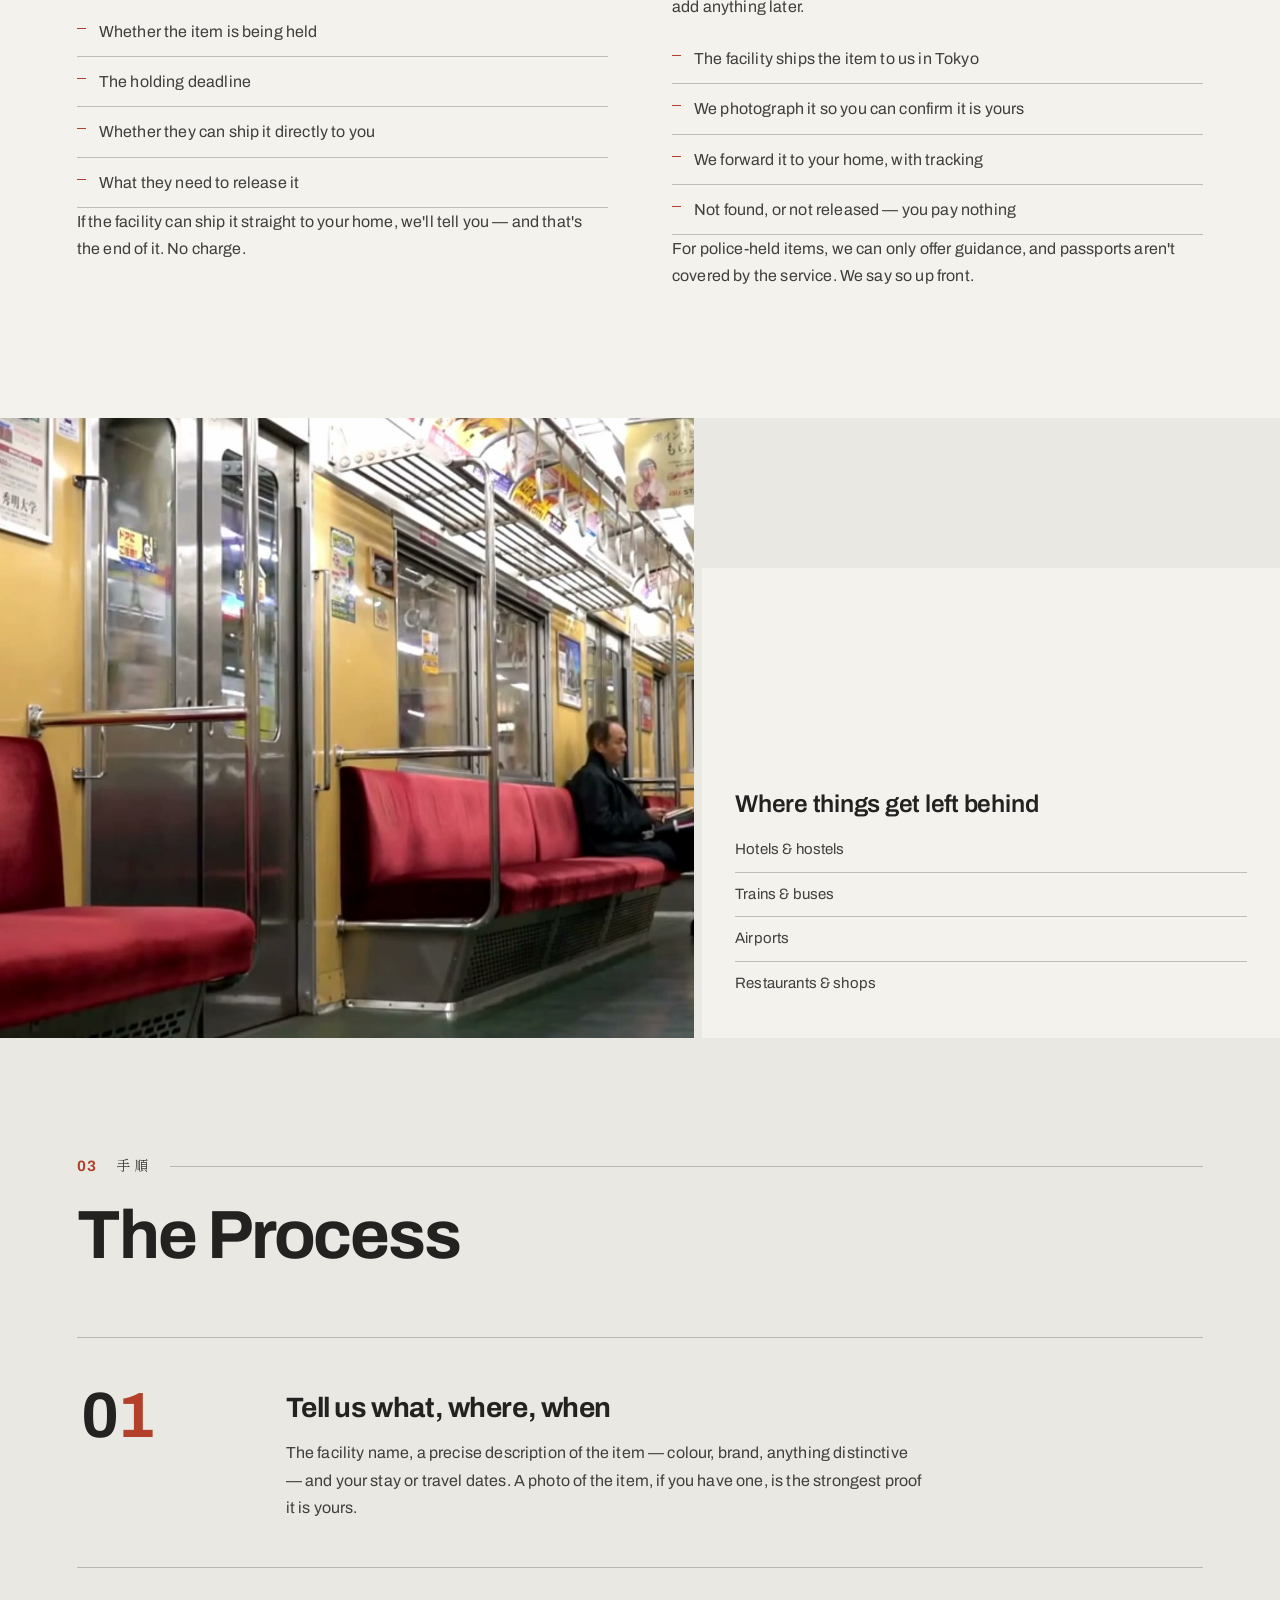
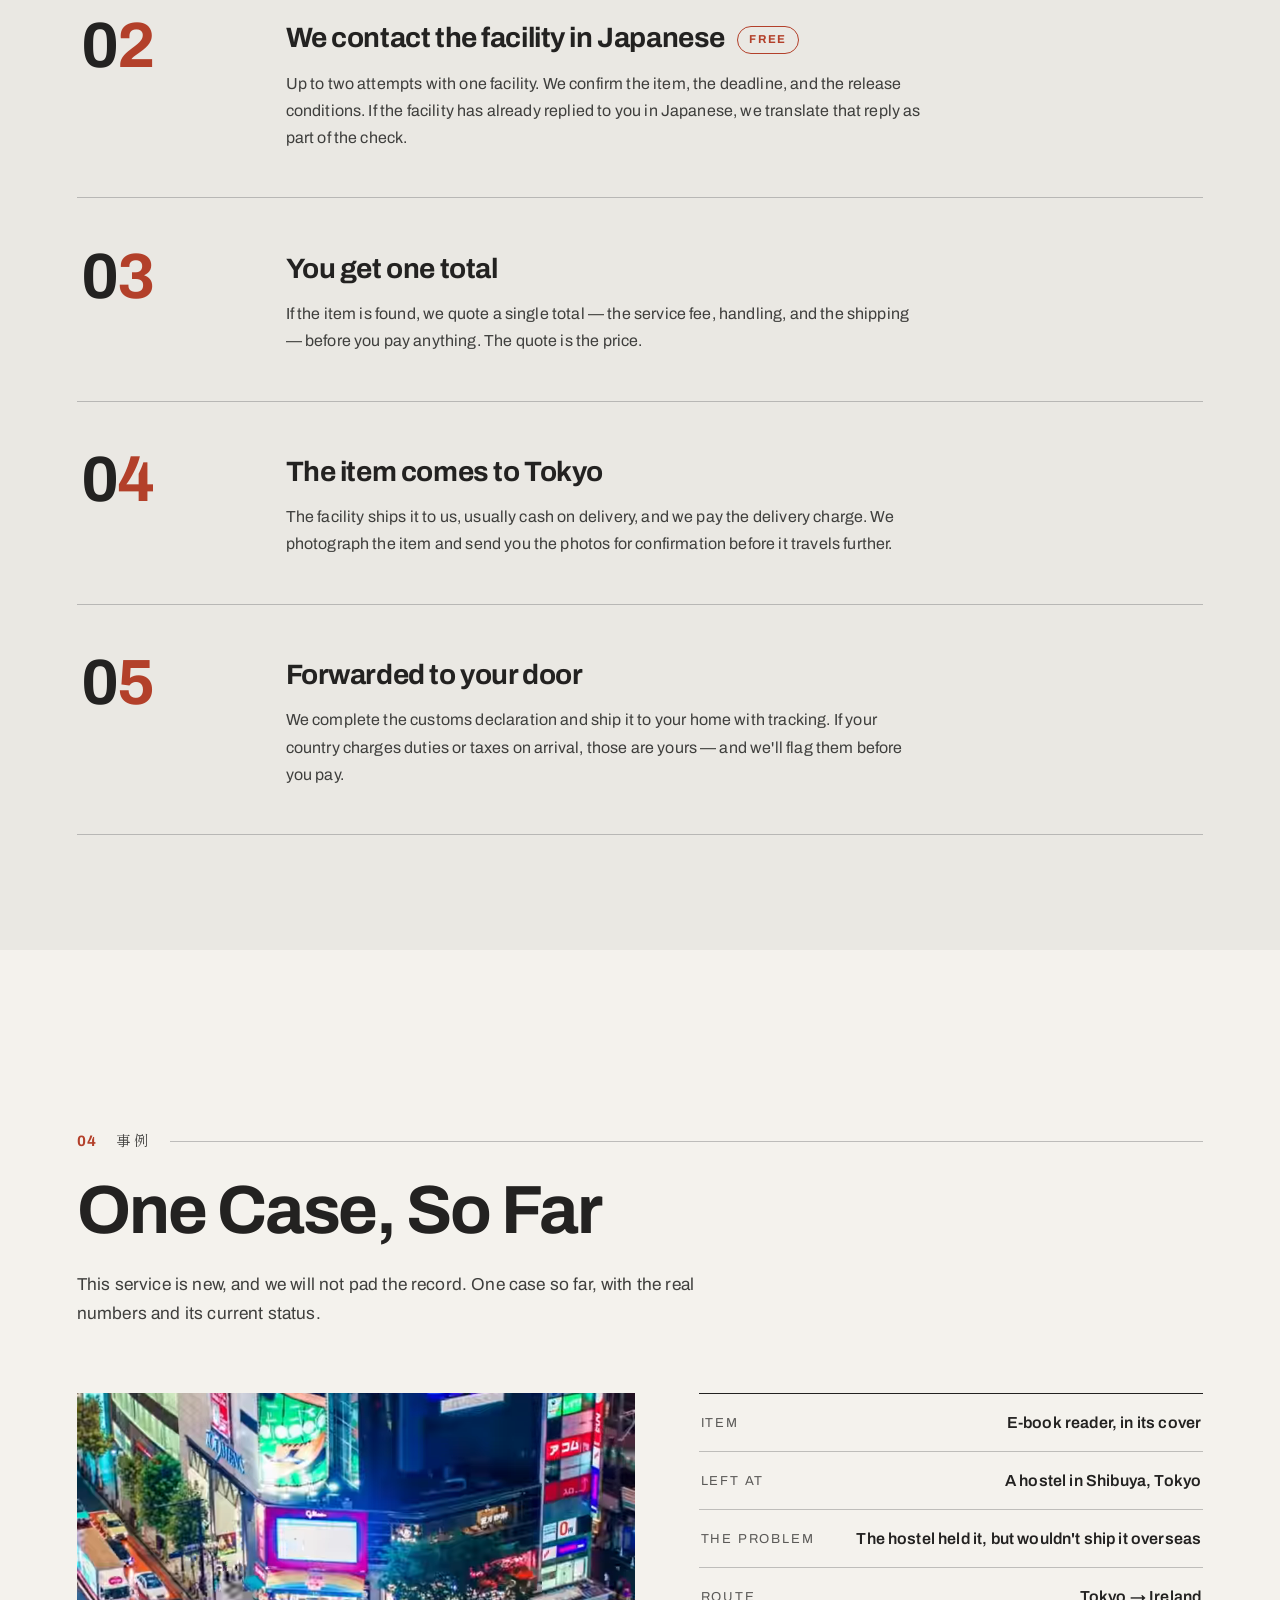
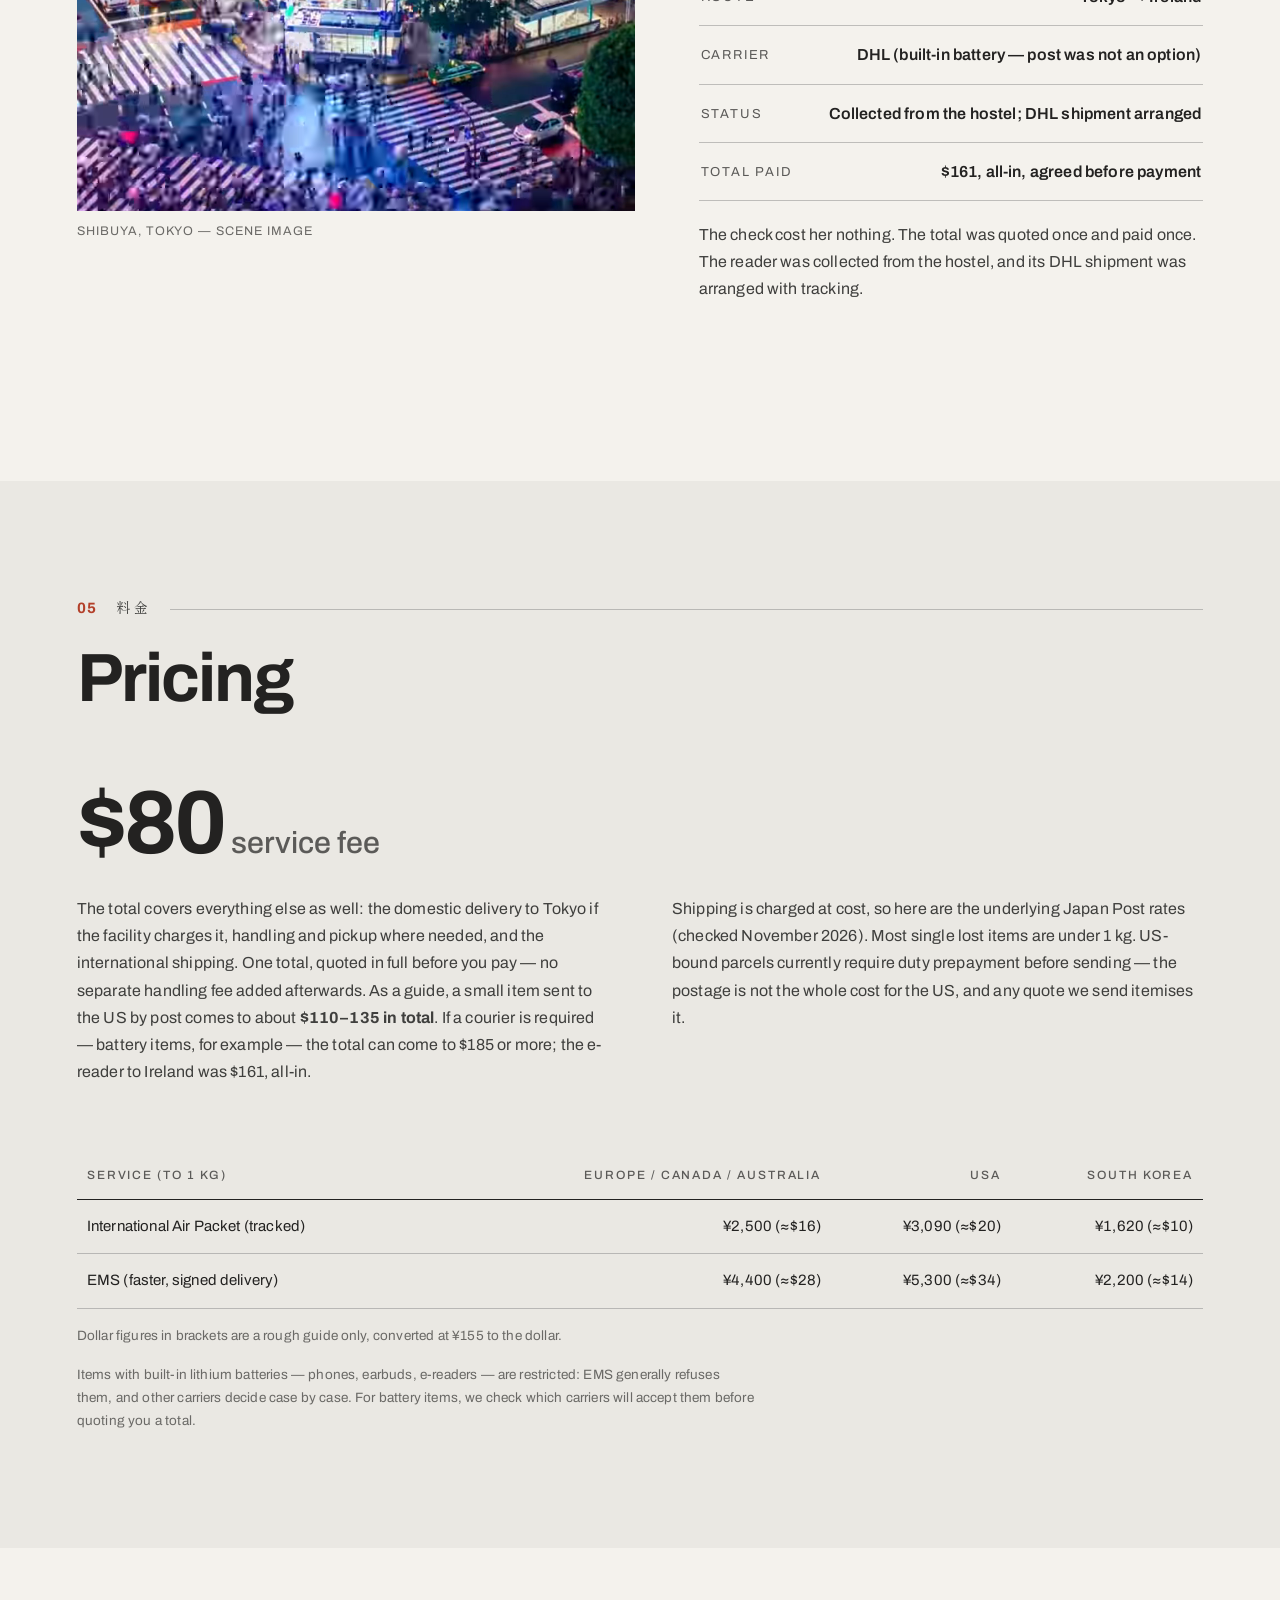
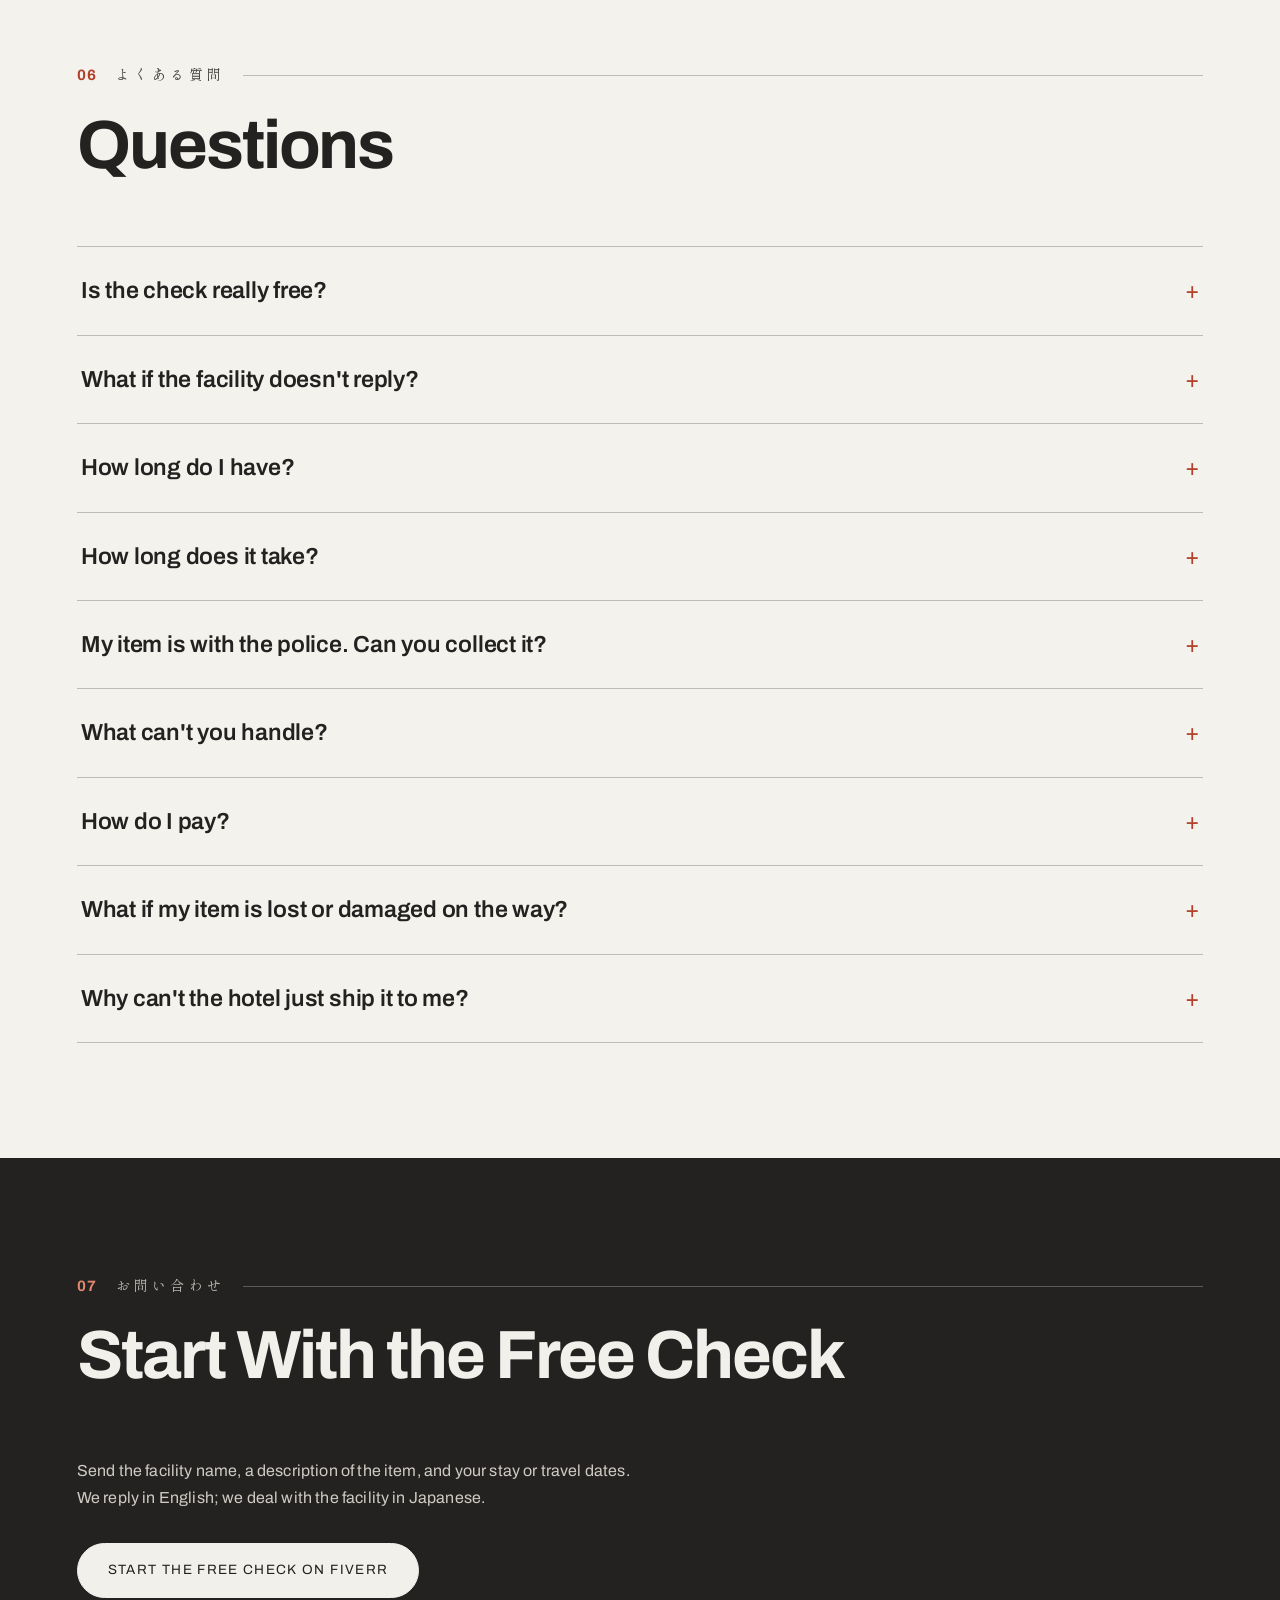
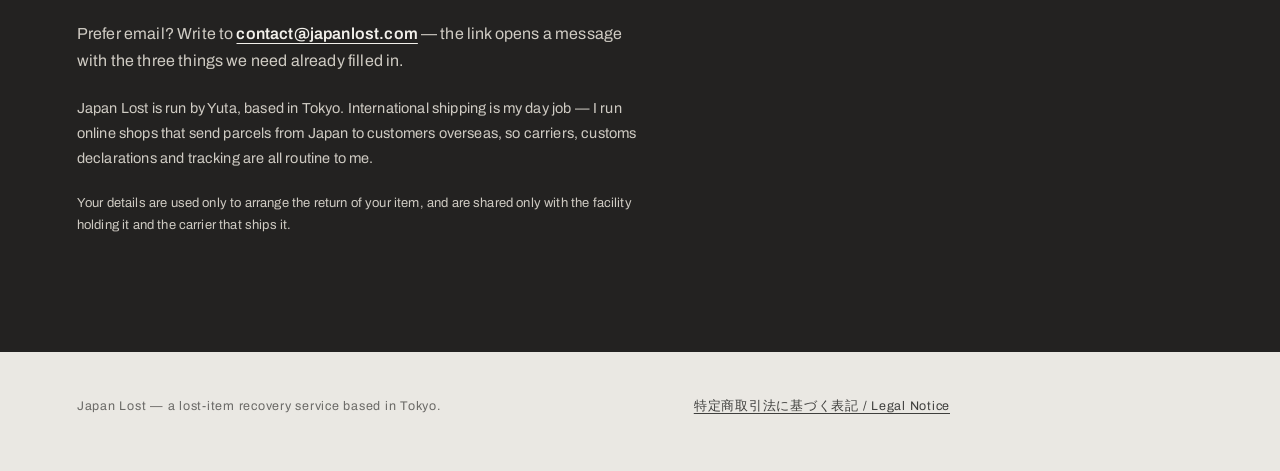
==== commit 5161b120: "Rename index-en.html to index.html" ====
--- a/index.html
+++ b/index.html
@@ -112,6 +112,10 @@
  ]
 }
 </script>
+<style>
+.lang-switch{display:inline-flex;gap:10px;align-items:center}
+.lang-switch .ls-cur{font-size:12.5px;letter-spacing:.12em;font-weight:700;mix-blend-mode:difference}
+</style>
 </head>
 <body>
 
@@ -125,6 +129,7 @@
     <a href="#pricing">Pricing</a>
     <a class="nav-opt" href="#faq">FAQ</a>
     <a href="#contact">Contact</a>
+  <span class="lang-switch"><span class="ls-cur" aria-current="page">EN</span><a href="/ko/" hreflang="ko">한국어</a><a href="/zh/" hreflang="zh-Hans">中文</a></span>
   </nav>
 </header>
 
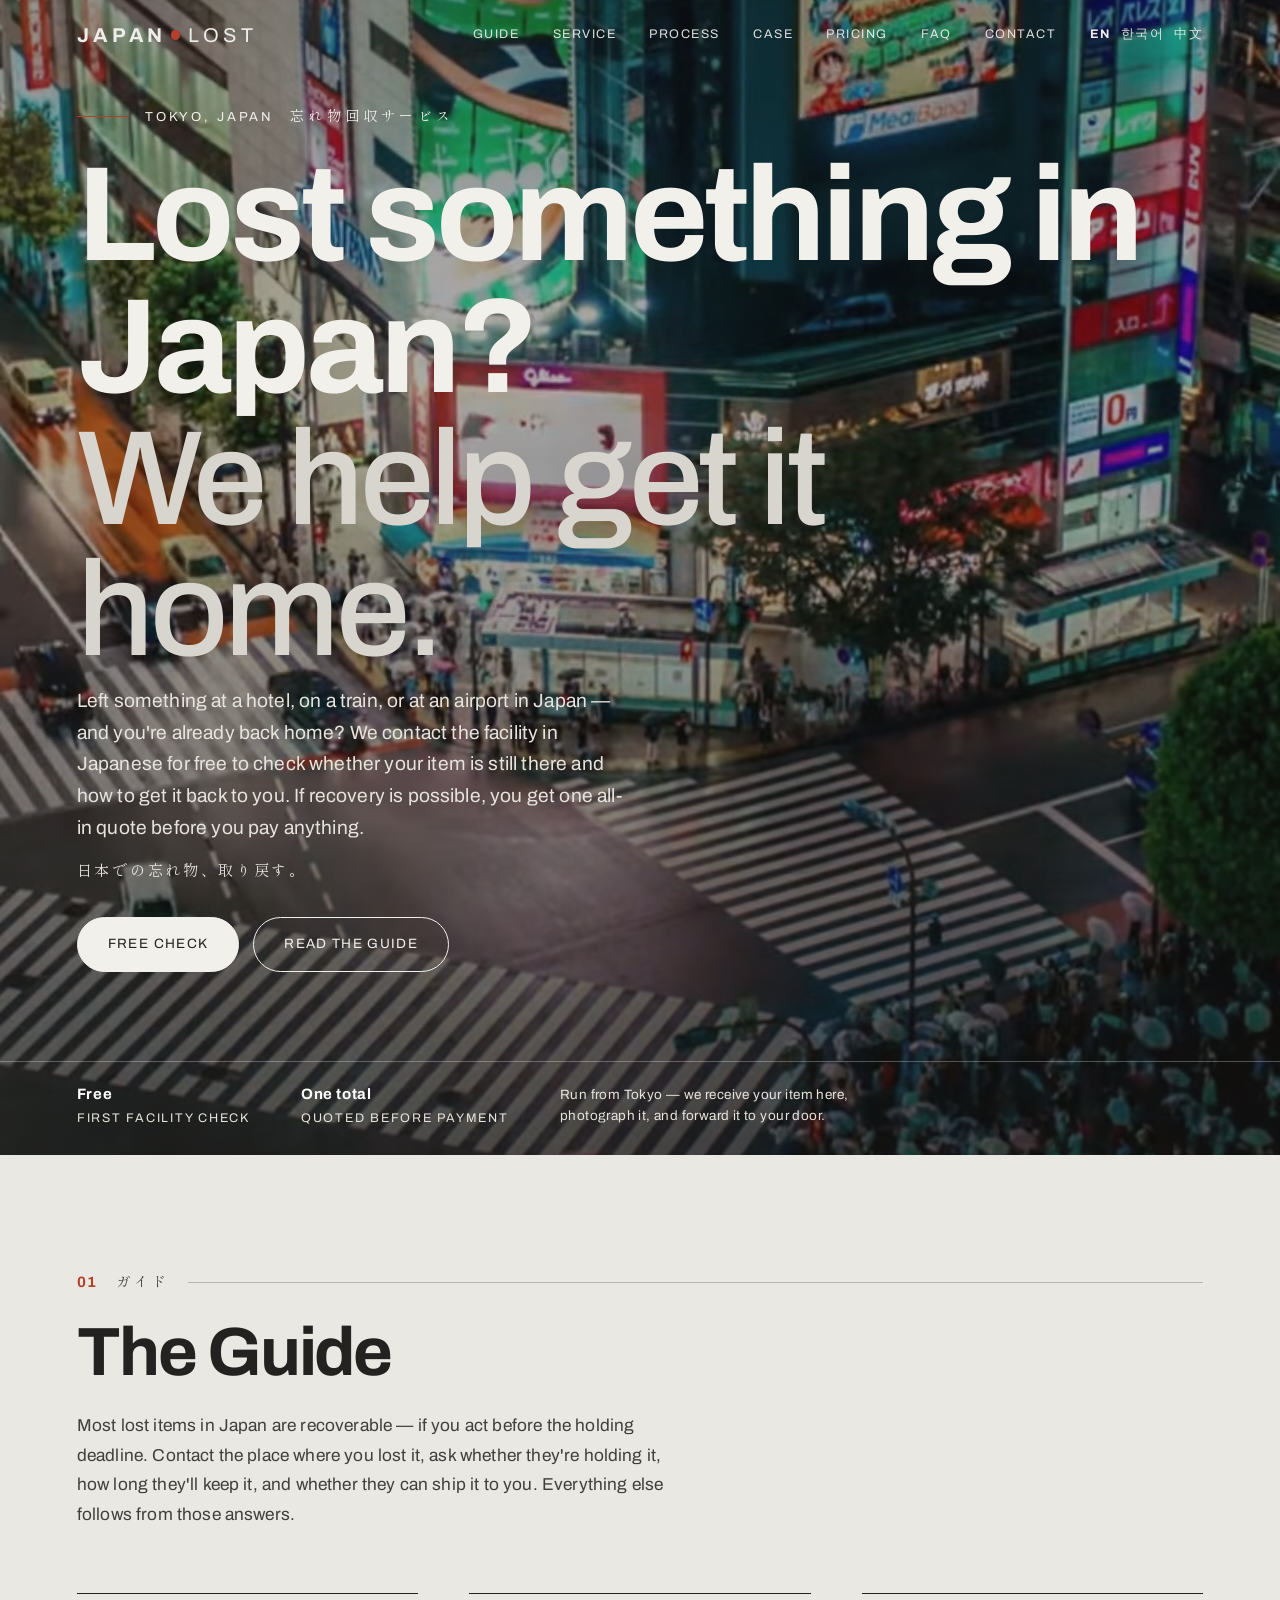
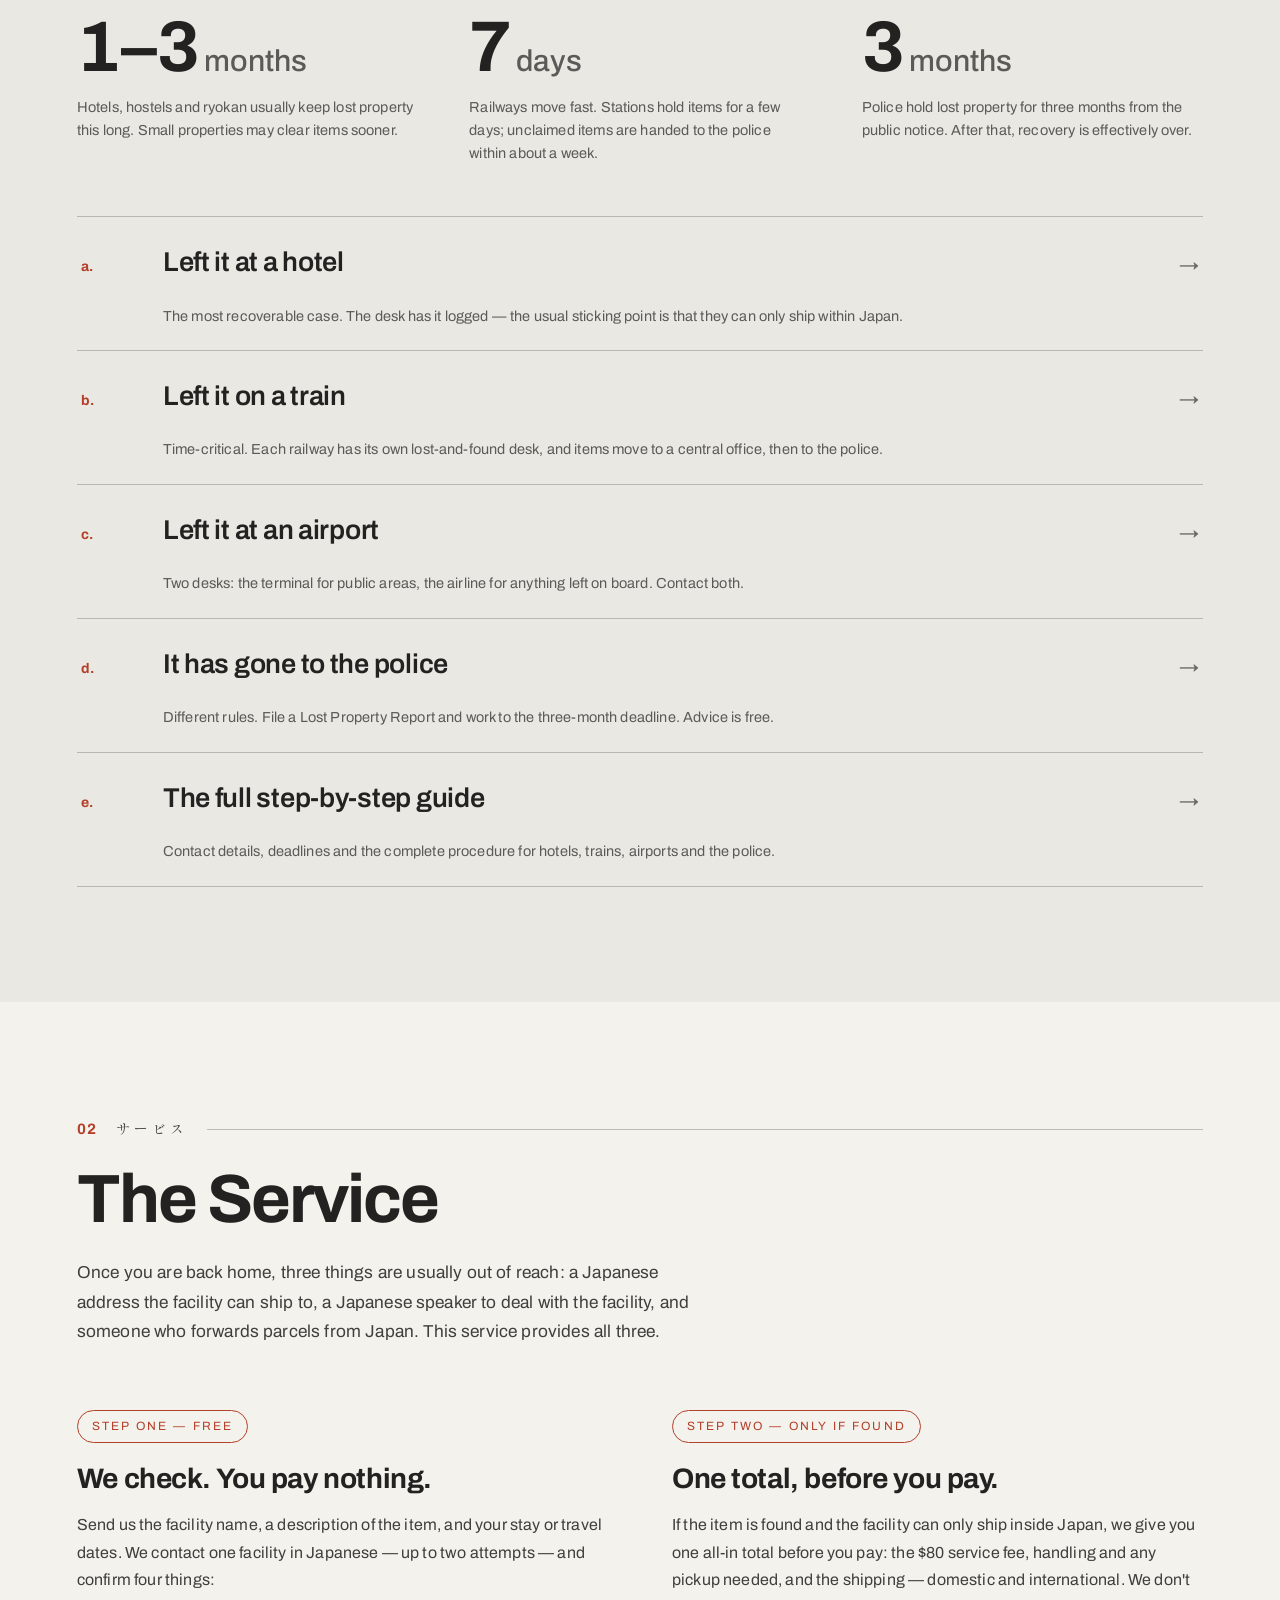
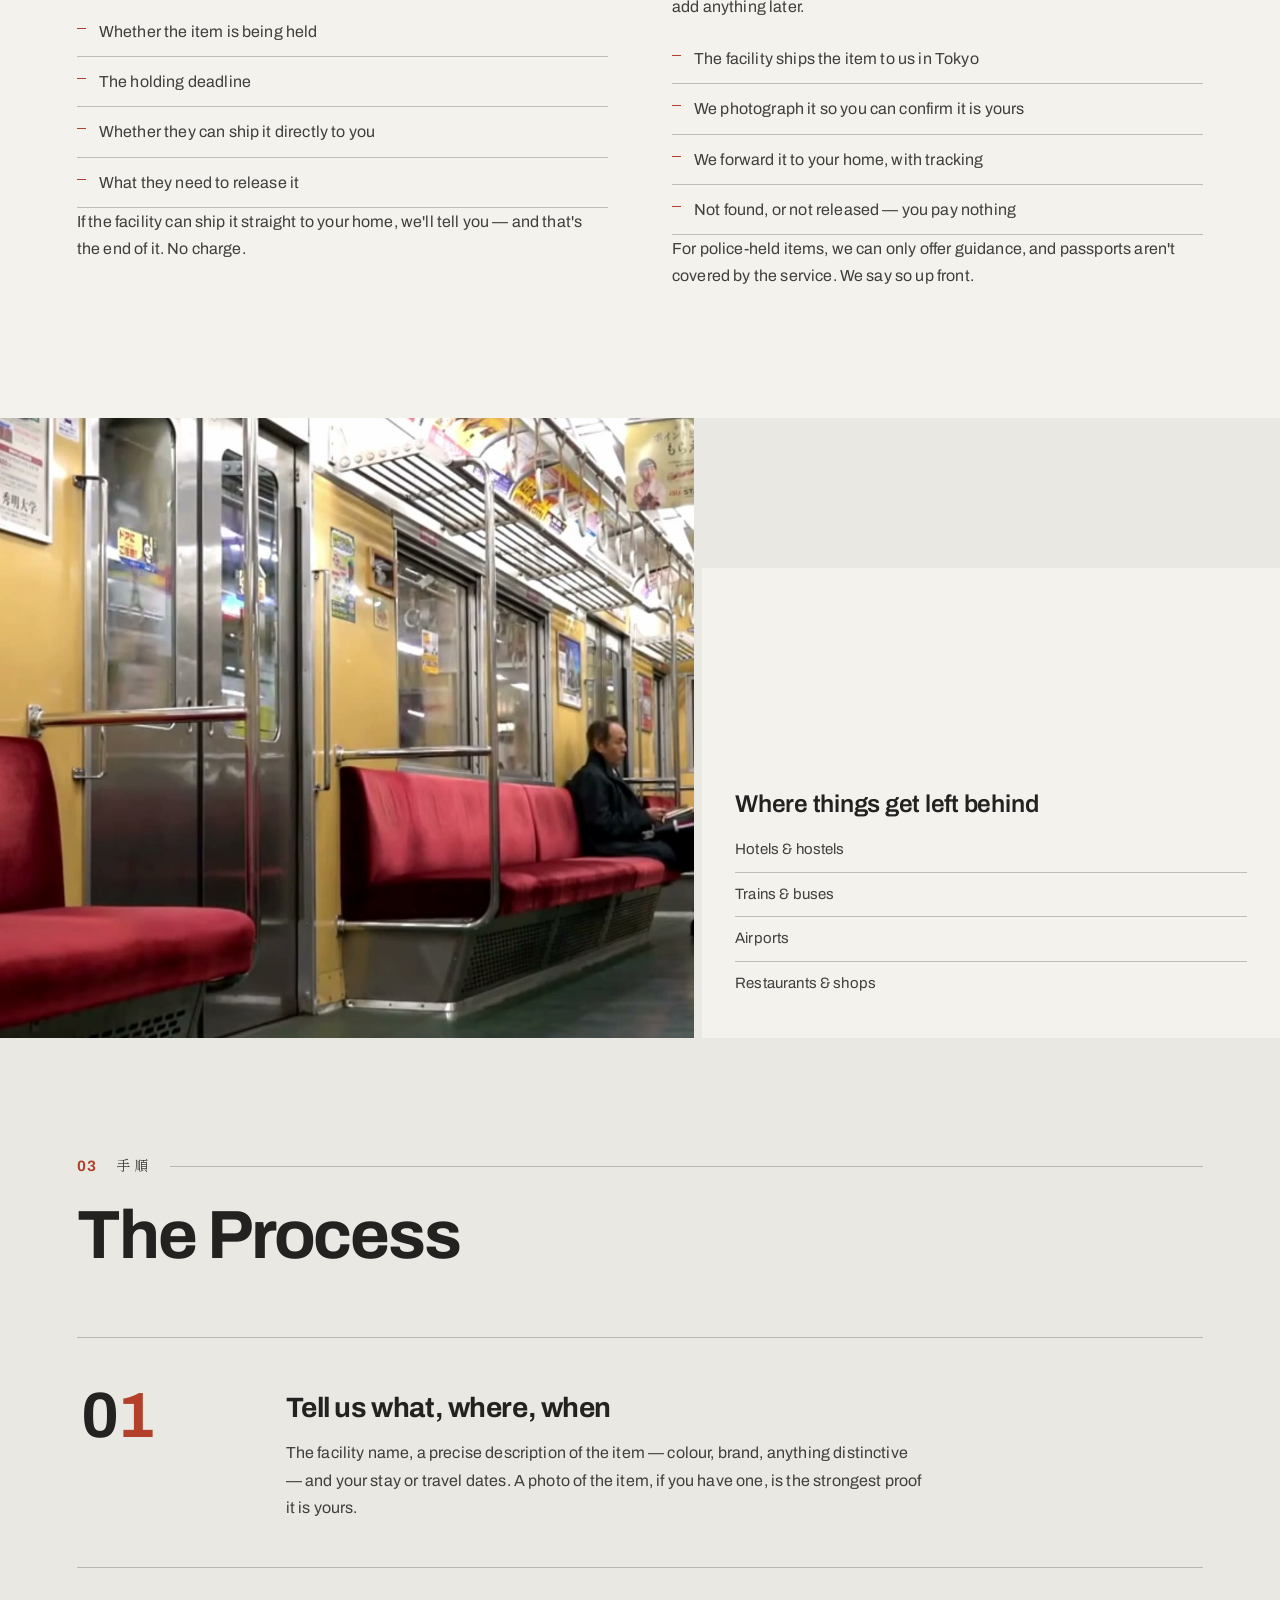
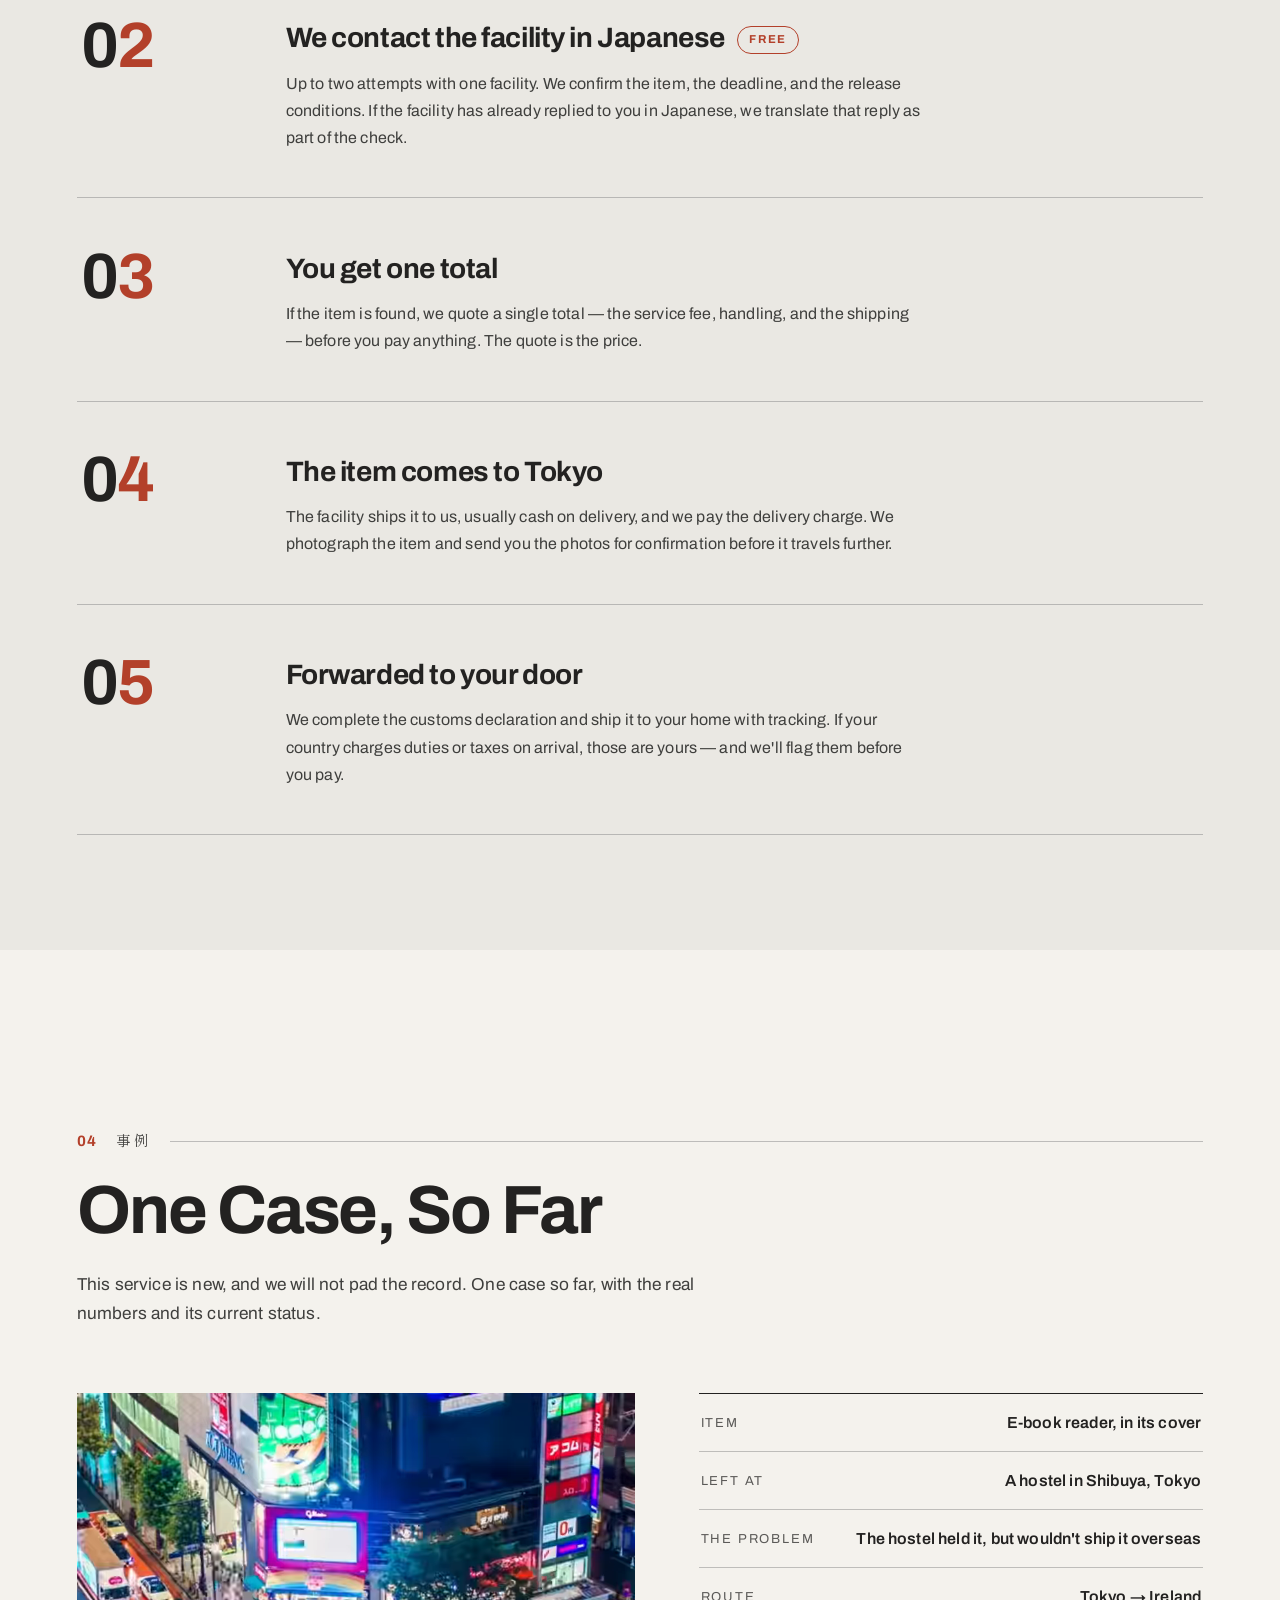
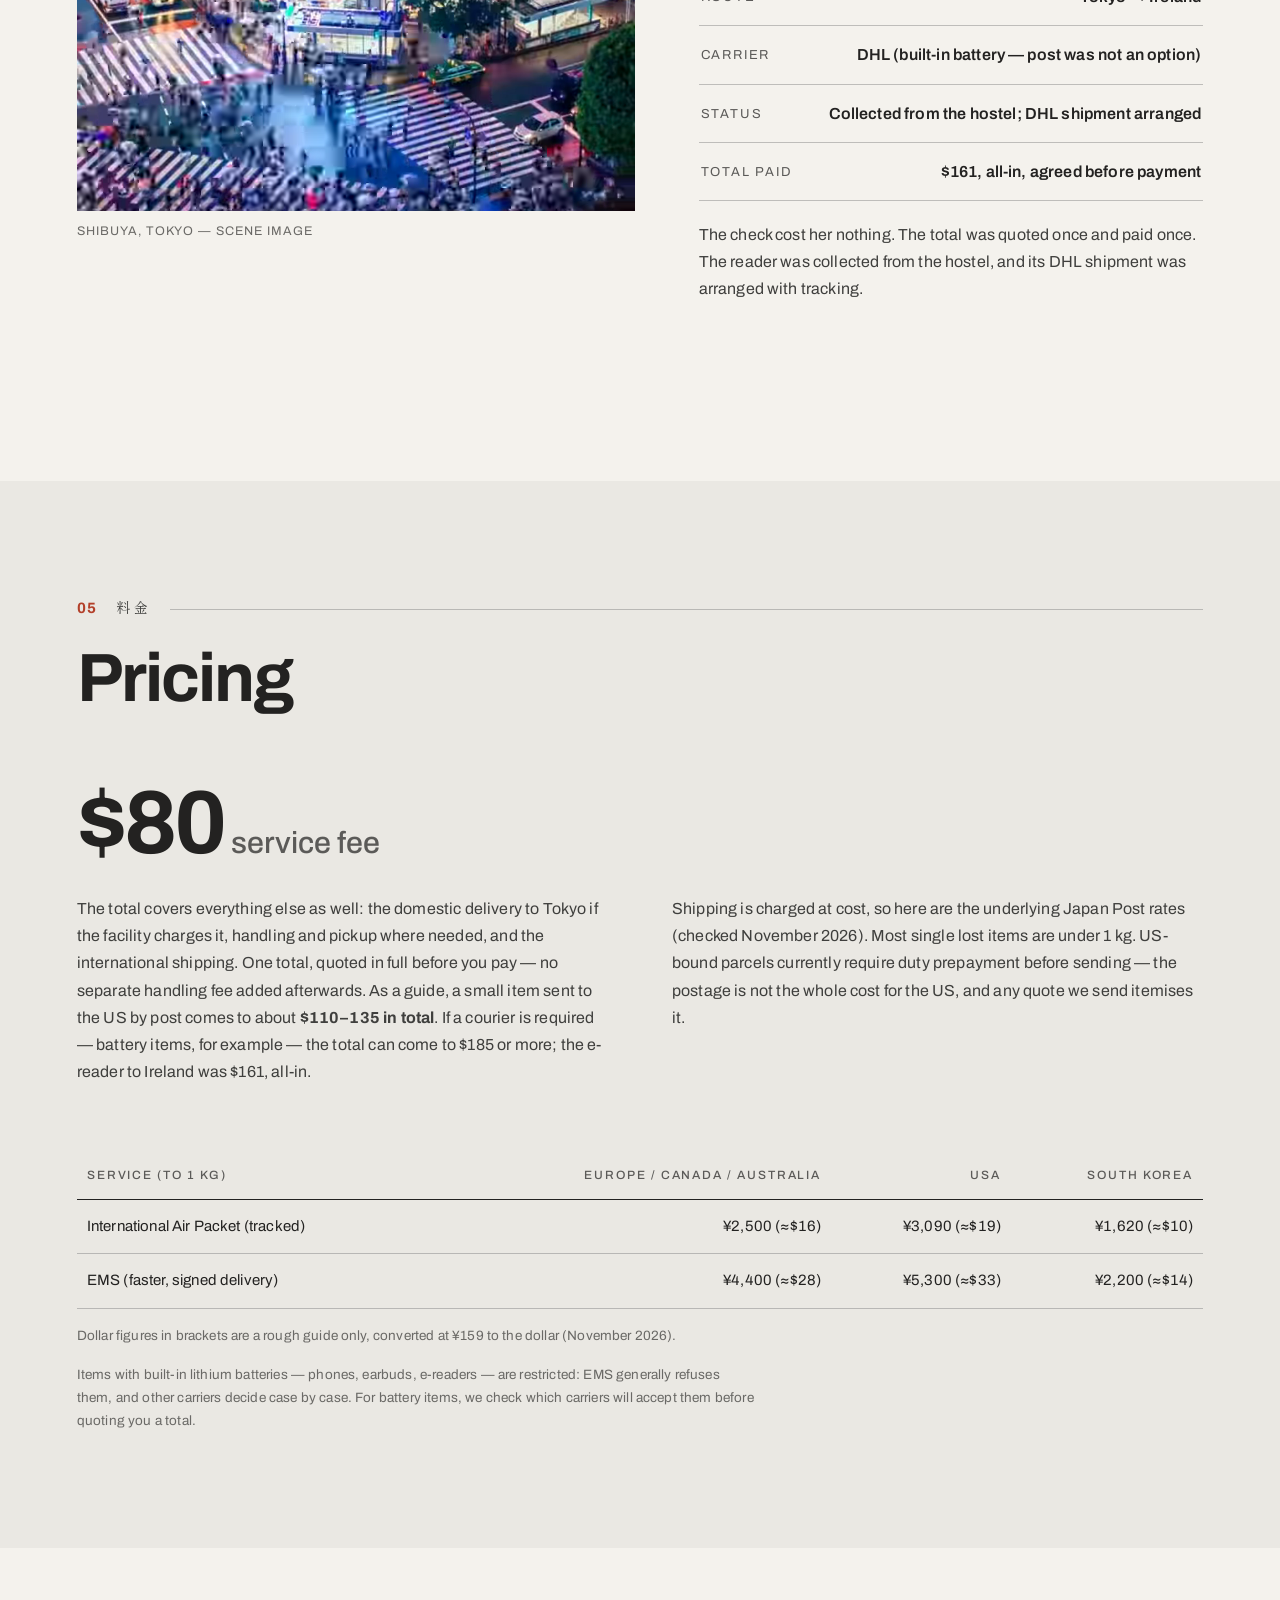
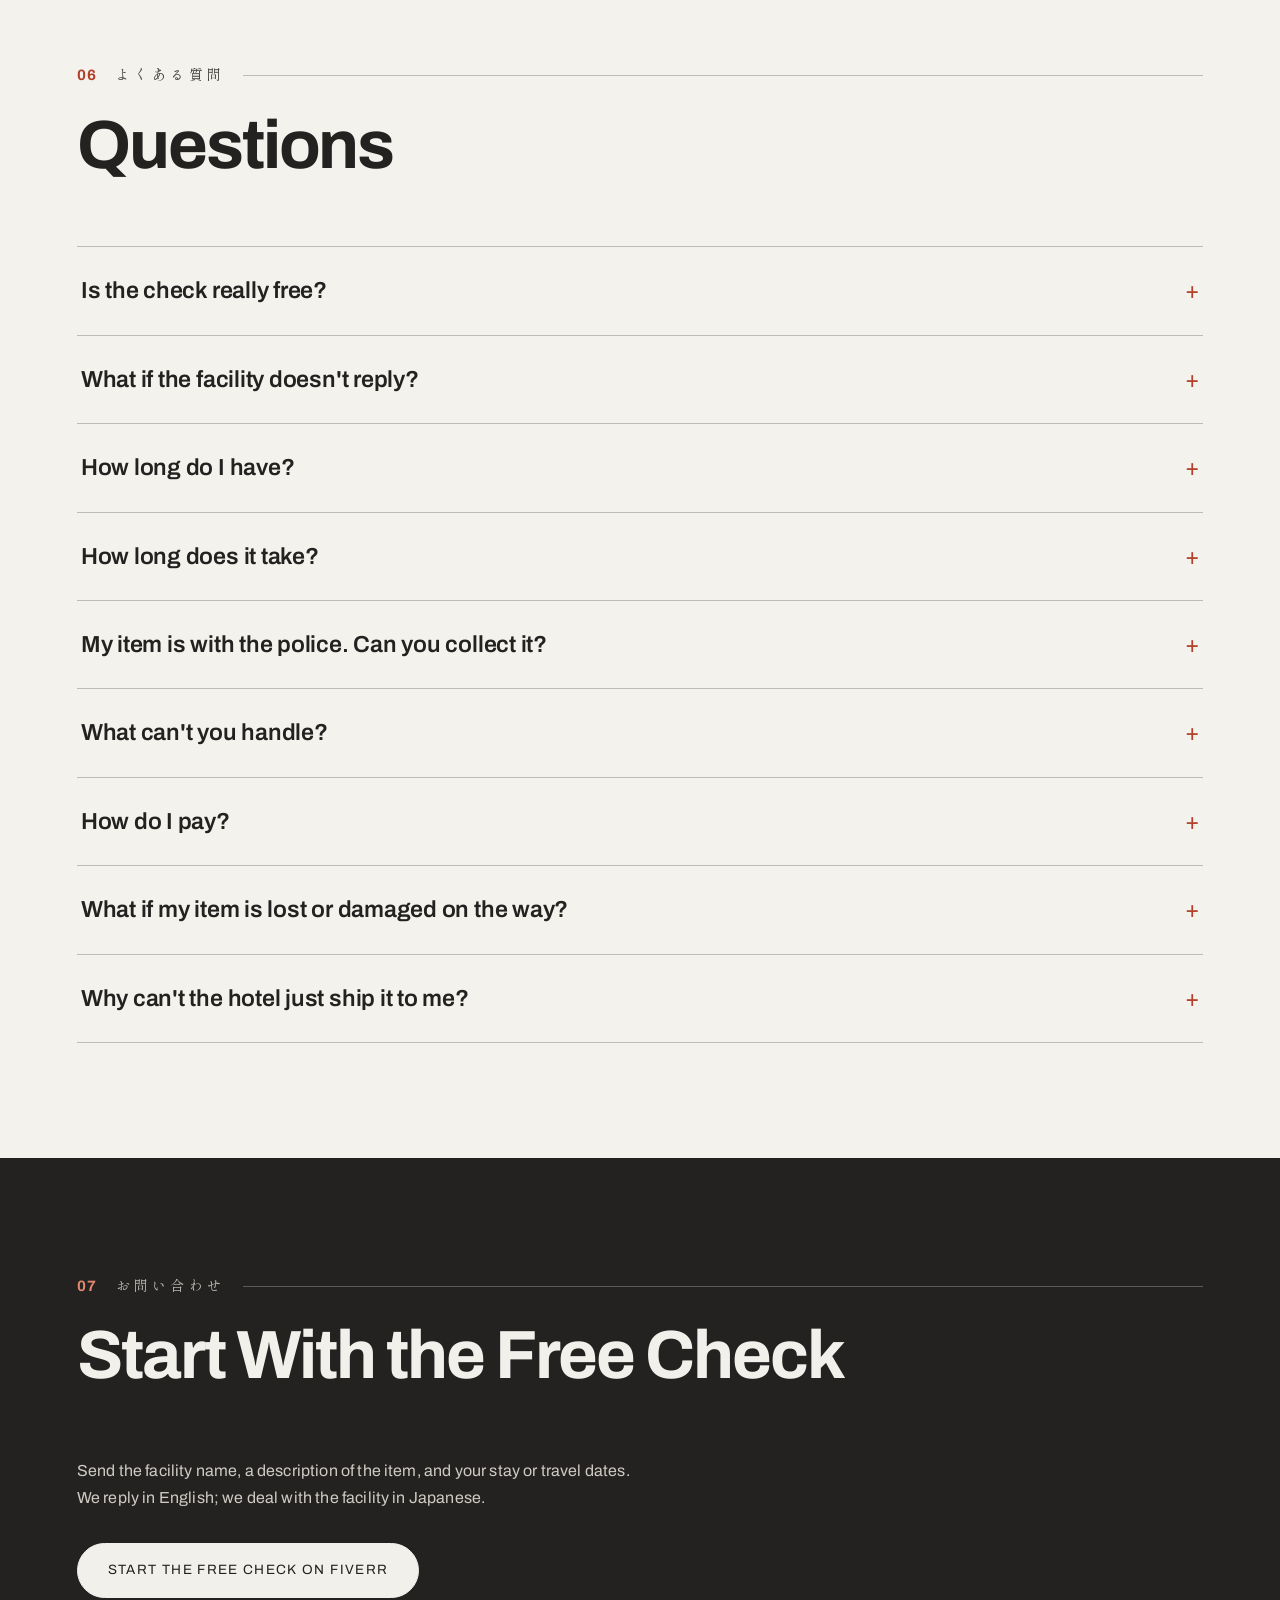
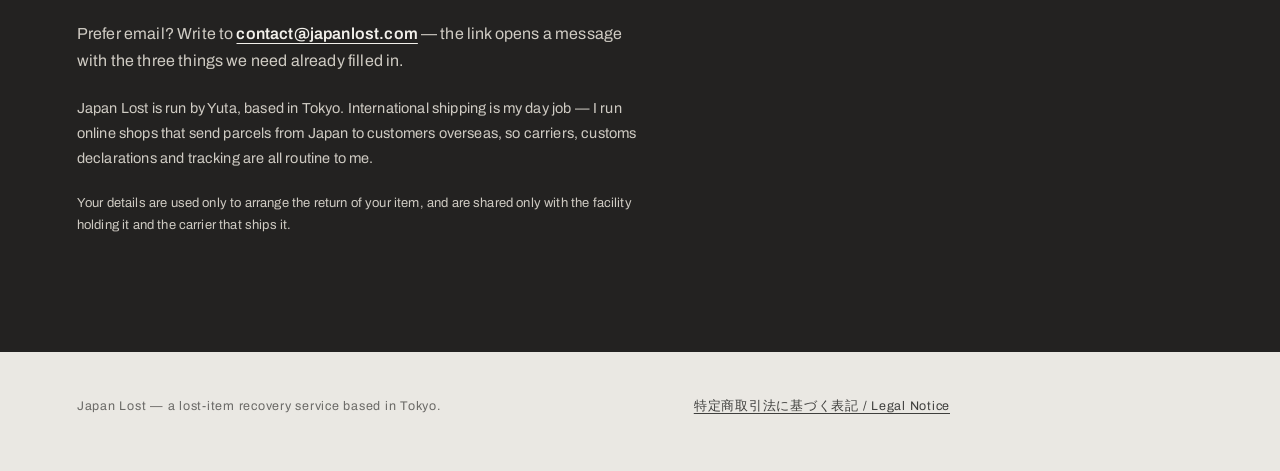
==== commit 1a6941f2: "Update exchange rate ¥155 to ¥159 (November 2026) Updated shipping rates and conversion rates in the" ====
--- a/index.html
+++ b/index.html
@@ -300,11 +300,11 @@
   <div class="rates-wrap" data-reveal>
   <table class="rates">
     <tr><th>Service (to 1 kg)</th><th class="n">Europe / Canada / Australia</th><th class="n">USA</th><th class="n">South Korea</th></tr>
-    <tr><td>International Air Packet (tracked)</td><td class="n">¥2,500 (≈$16)</td><td class="n">¥3,090 (≈$20)</td><td class="n">¥1,620 (≈$10)</td></tr>
-    <tr><td>EMS (faster, signed delivery)</td><td class="n">¥4,400 (≈$28)</td><td class="n">¥5,300 (≈$34)</td><td class="n">¥2,200 (≈$14)</td></tr>
+    <tr><td>International Air Packet (tracked)</td><td class="n">¥2,500 (≈$16)</td><td class="n">¥3,090 (≈$19)</td><td class="n">¥1,620 (≈$10)</td></tr>
+    <tr><td>EMS (faster, signed delivery)</td><td class="n">¥4,400 (≈$28)</td><td class="n">¥5,300 (≈$33)</td><td class="n">¥2,200 (≈$14)</td></tr>
   </table>
   </div>
-  <p class="fineprint" data-reveal>Dollar figures in brackets are a rough guide only, converted at ¥155 to the dollar.</p>
+  <p class="fineprint" data-reveal>Dollar figures in brackets are a rough guide only, converted at ¥159 to the dollar (November 2026).</p>
   <p class="fineprint" data-reveal>Items with built-in lithium batteries — phones, earbuds, e-readers — are restricted: EMS generally refuses them, and other carriers decide case by case. For battery items, we check which carriers will accept them before quoting you a total.</p>
 </section>
 
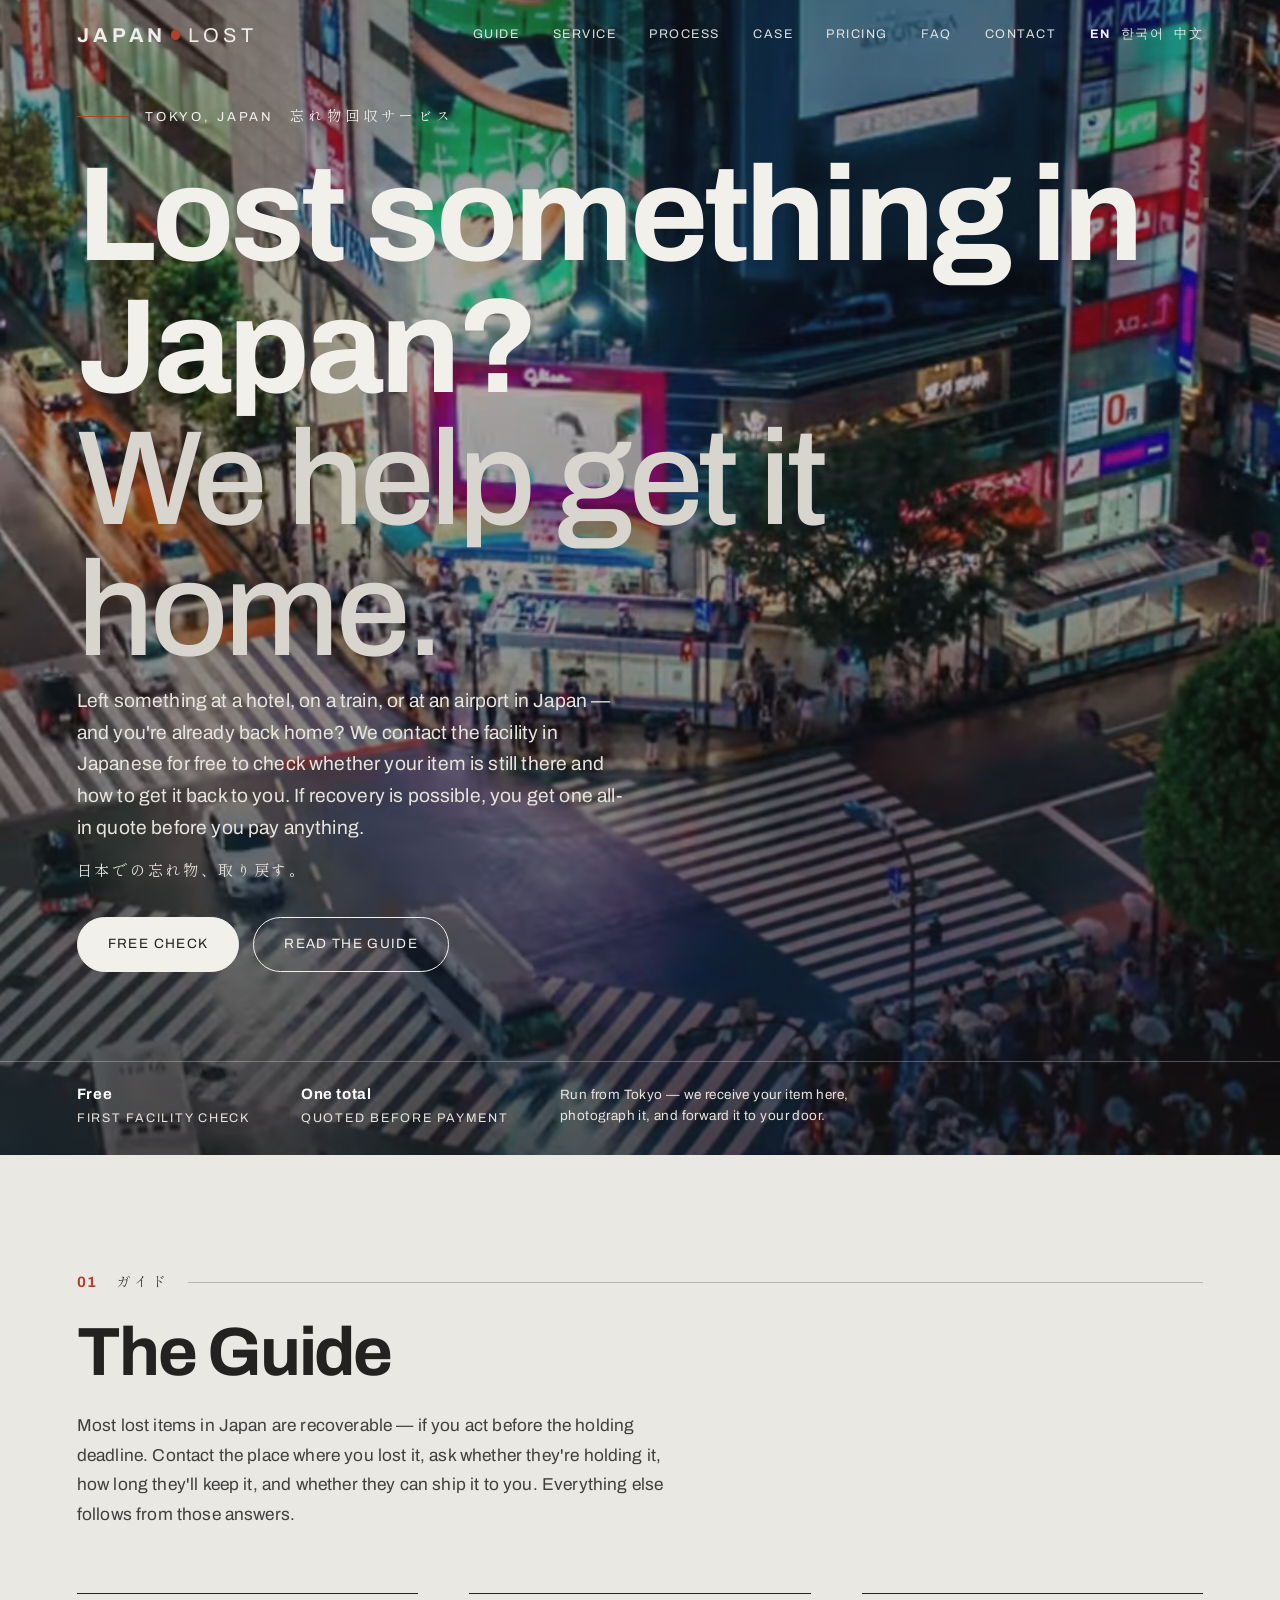
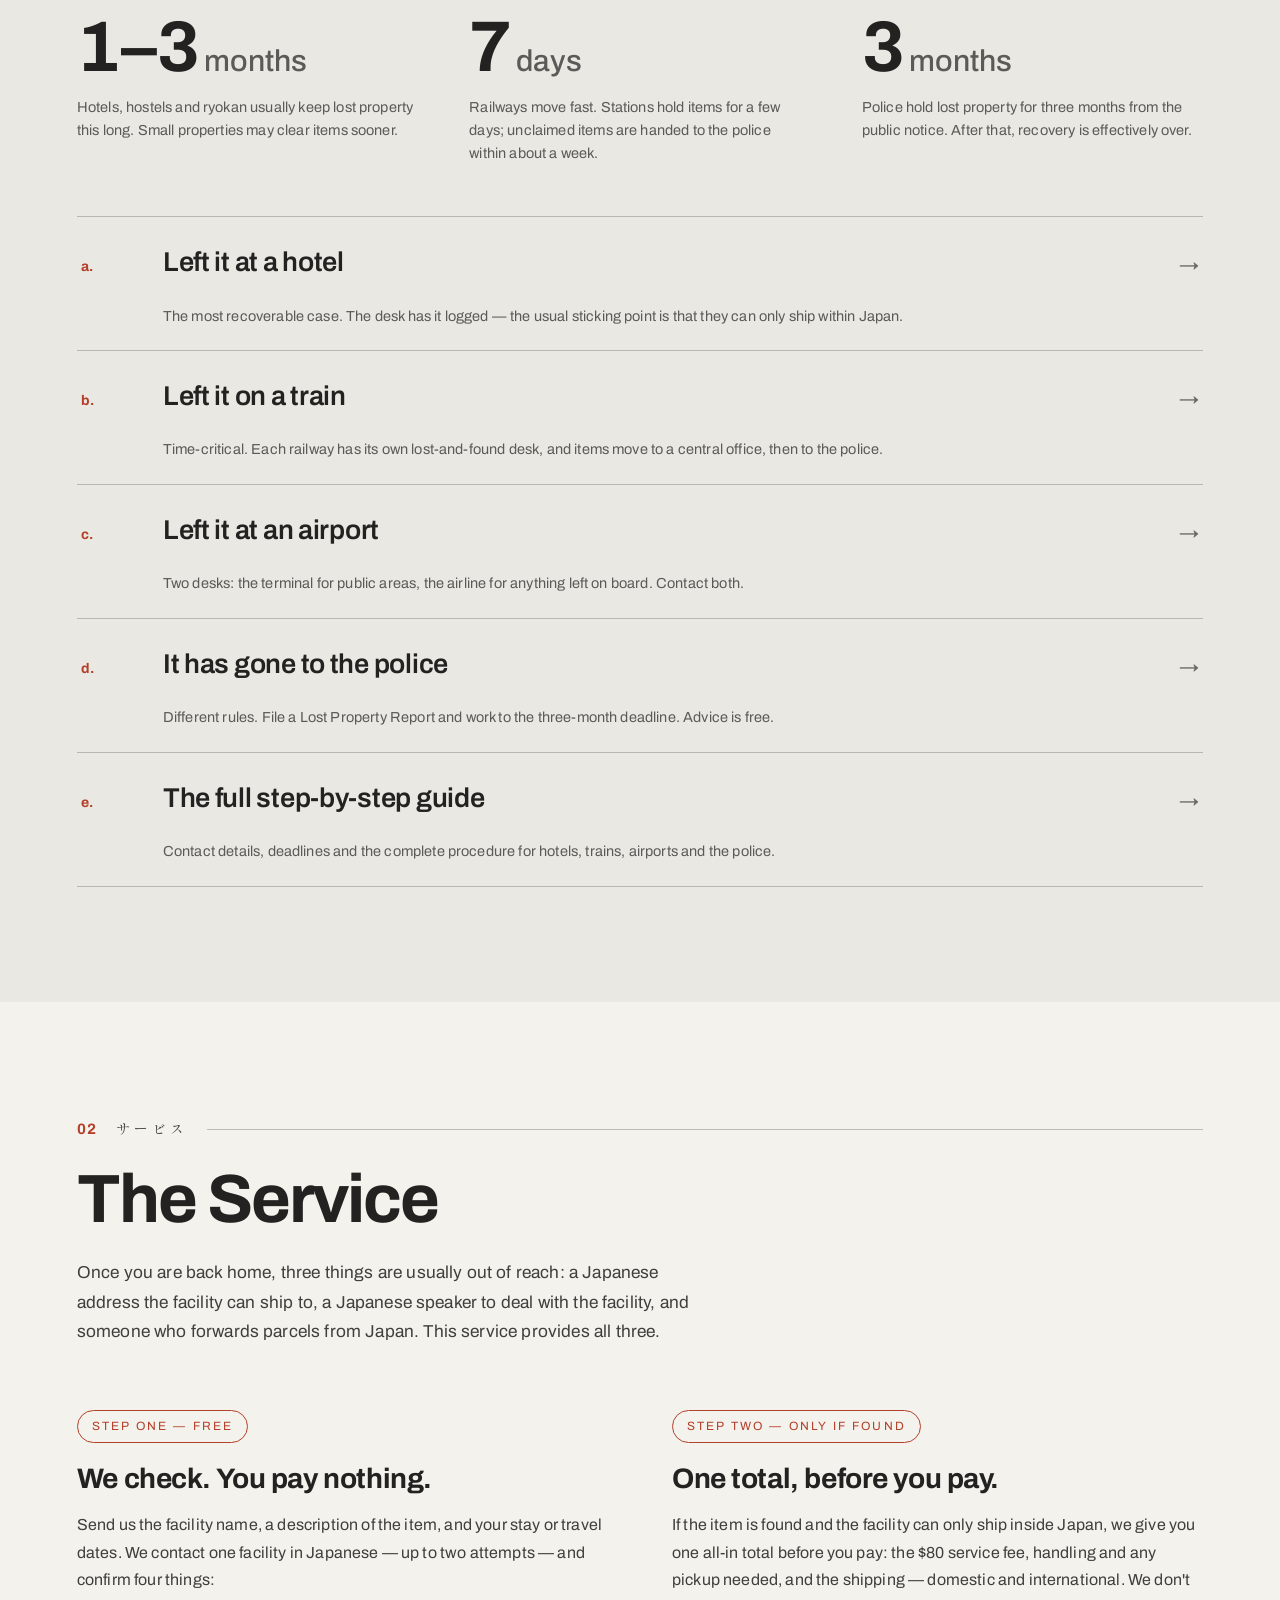
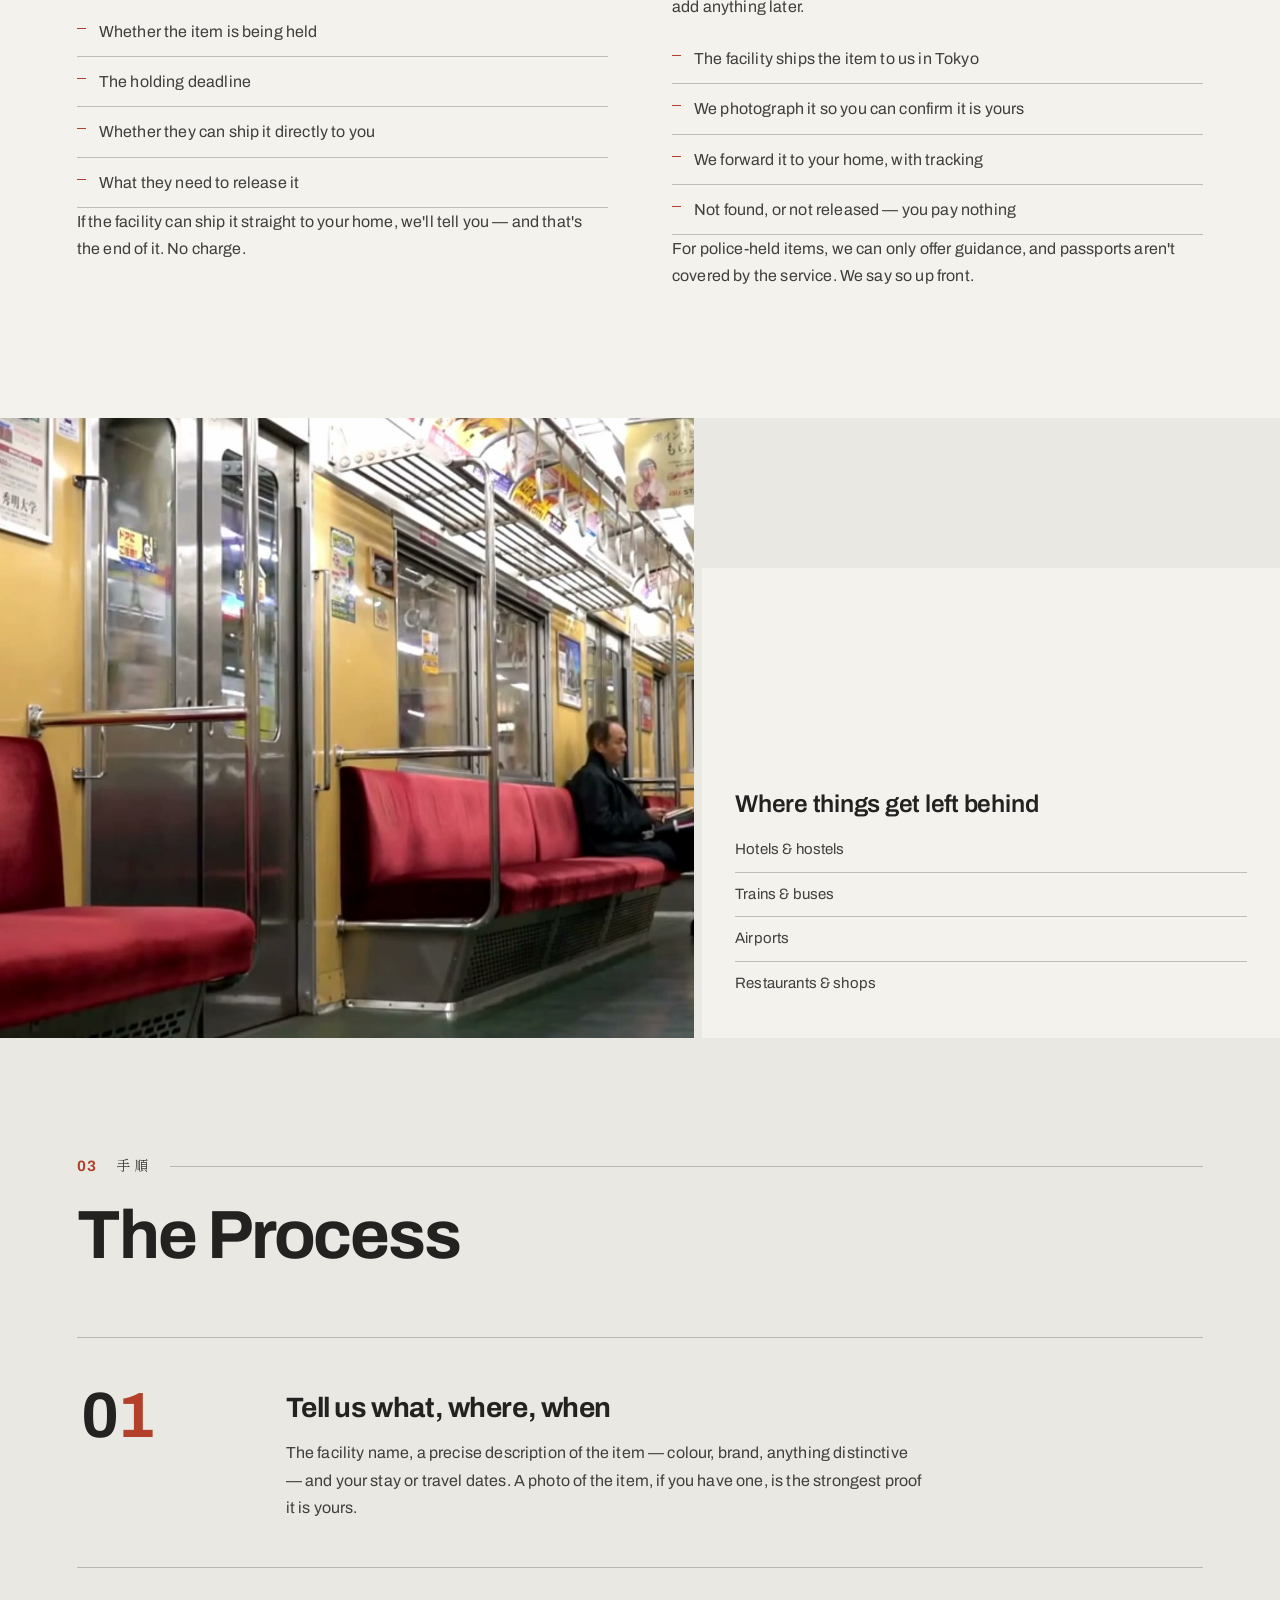
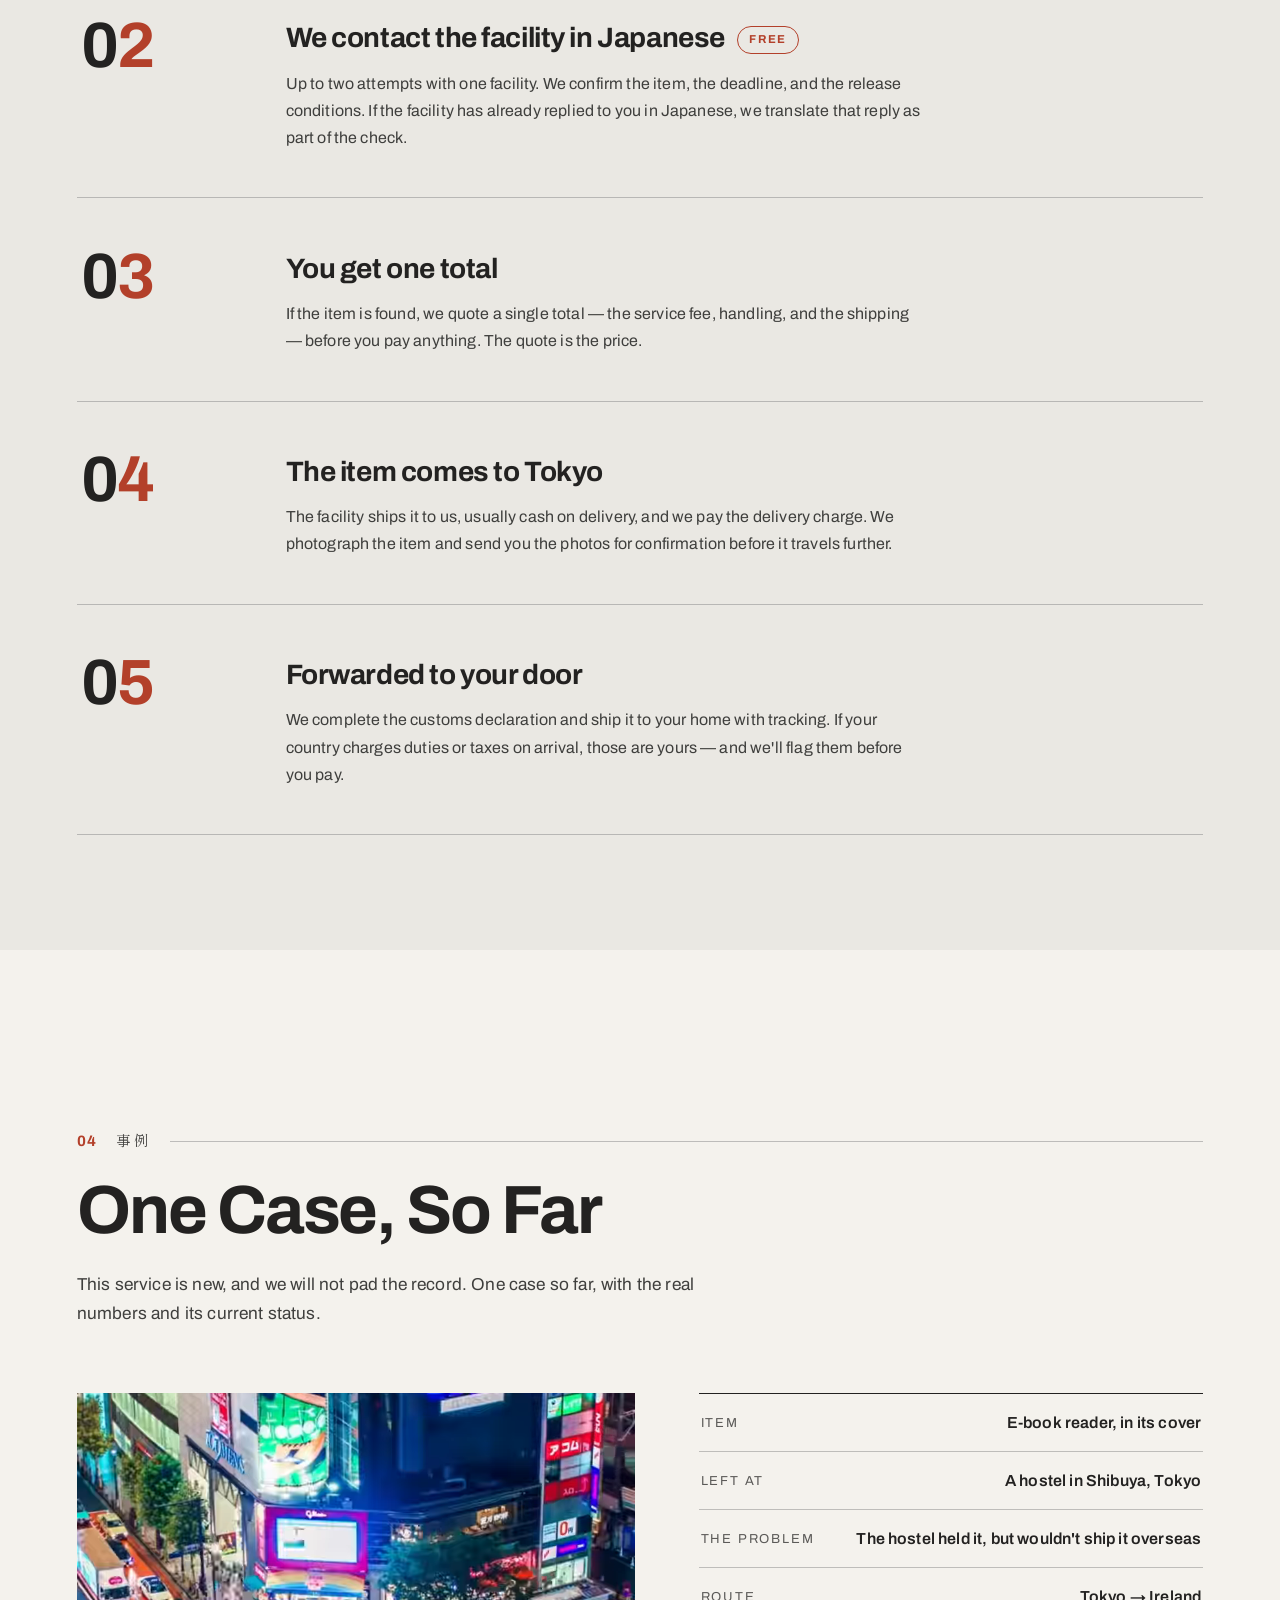
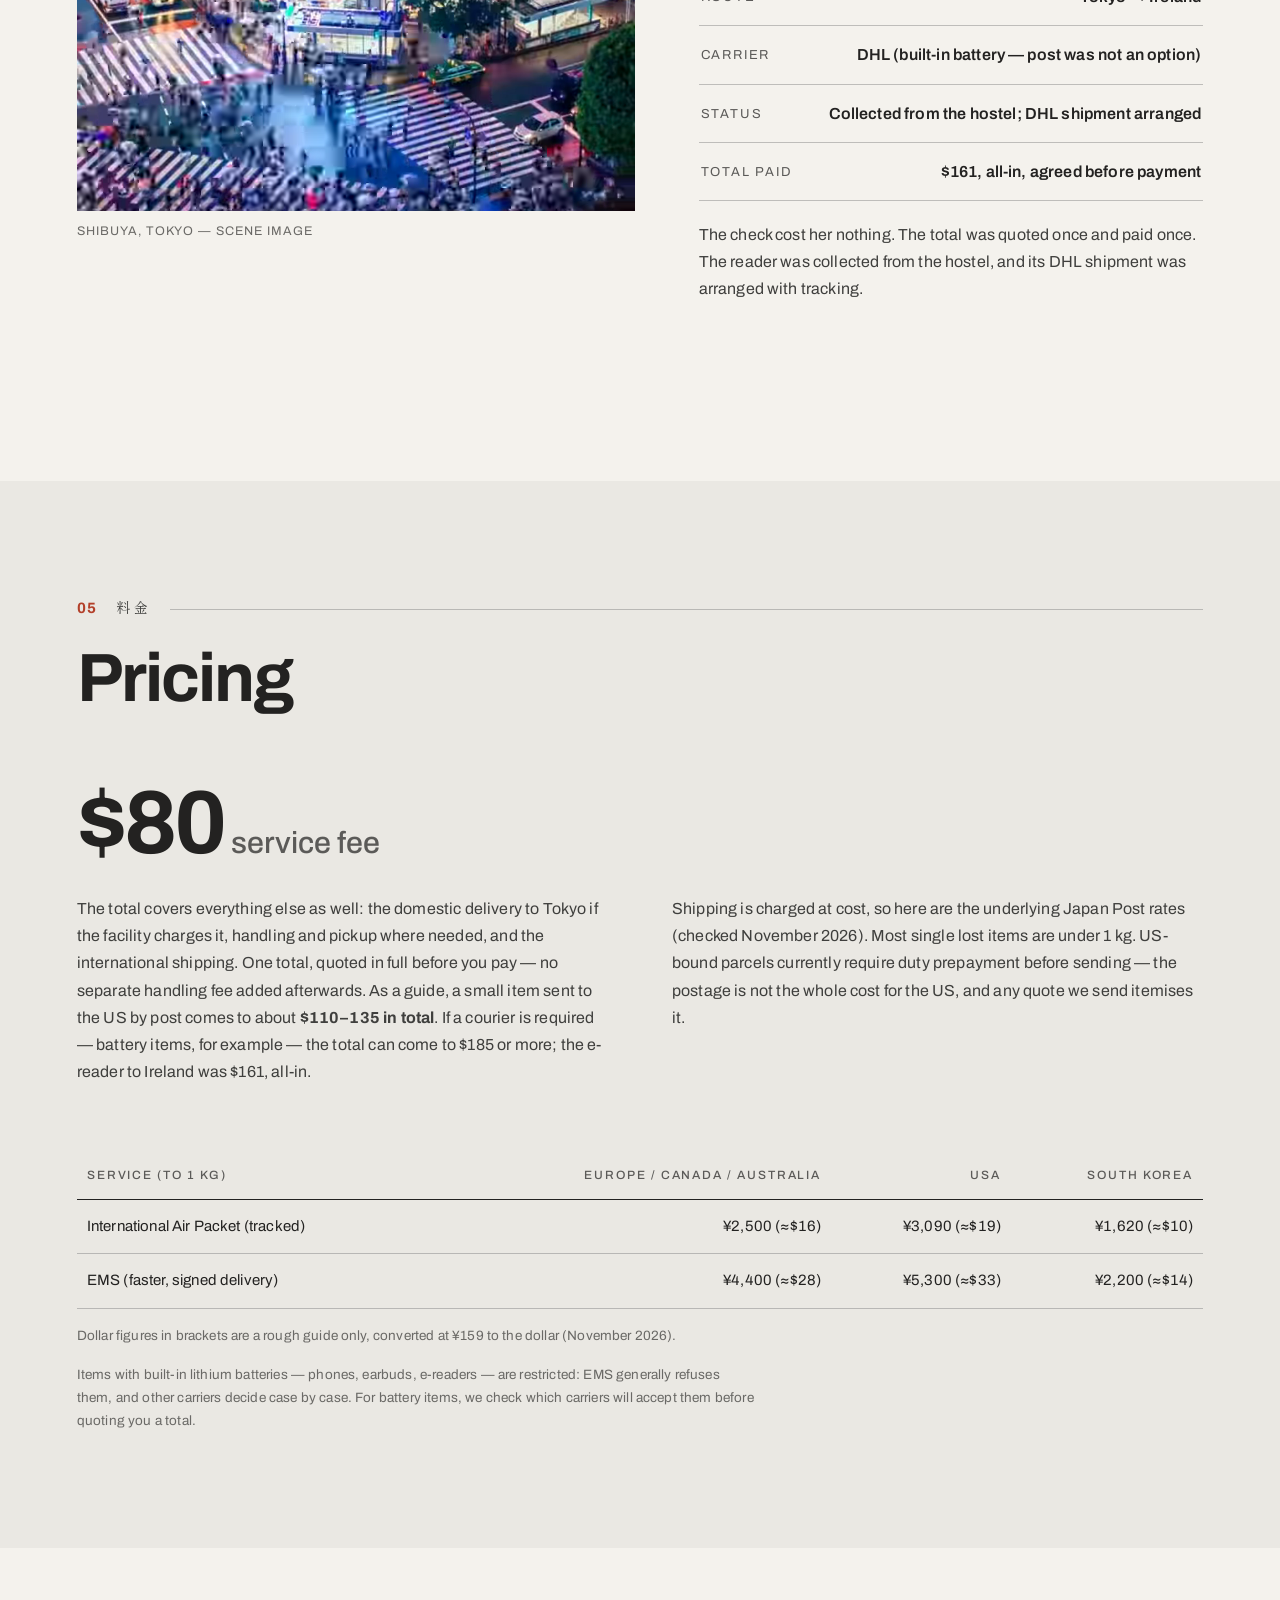
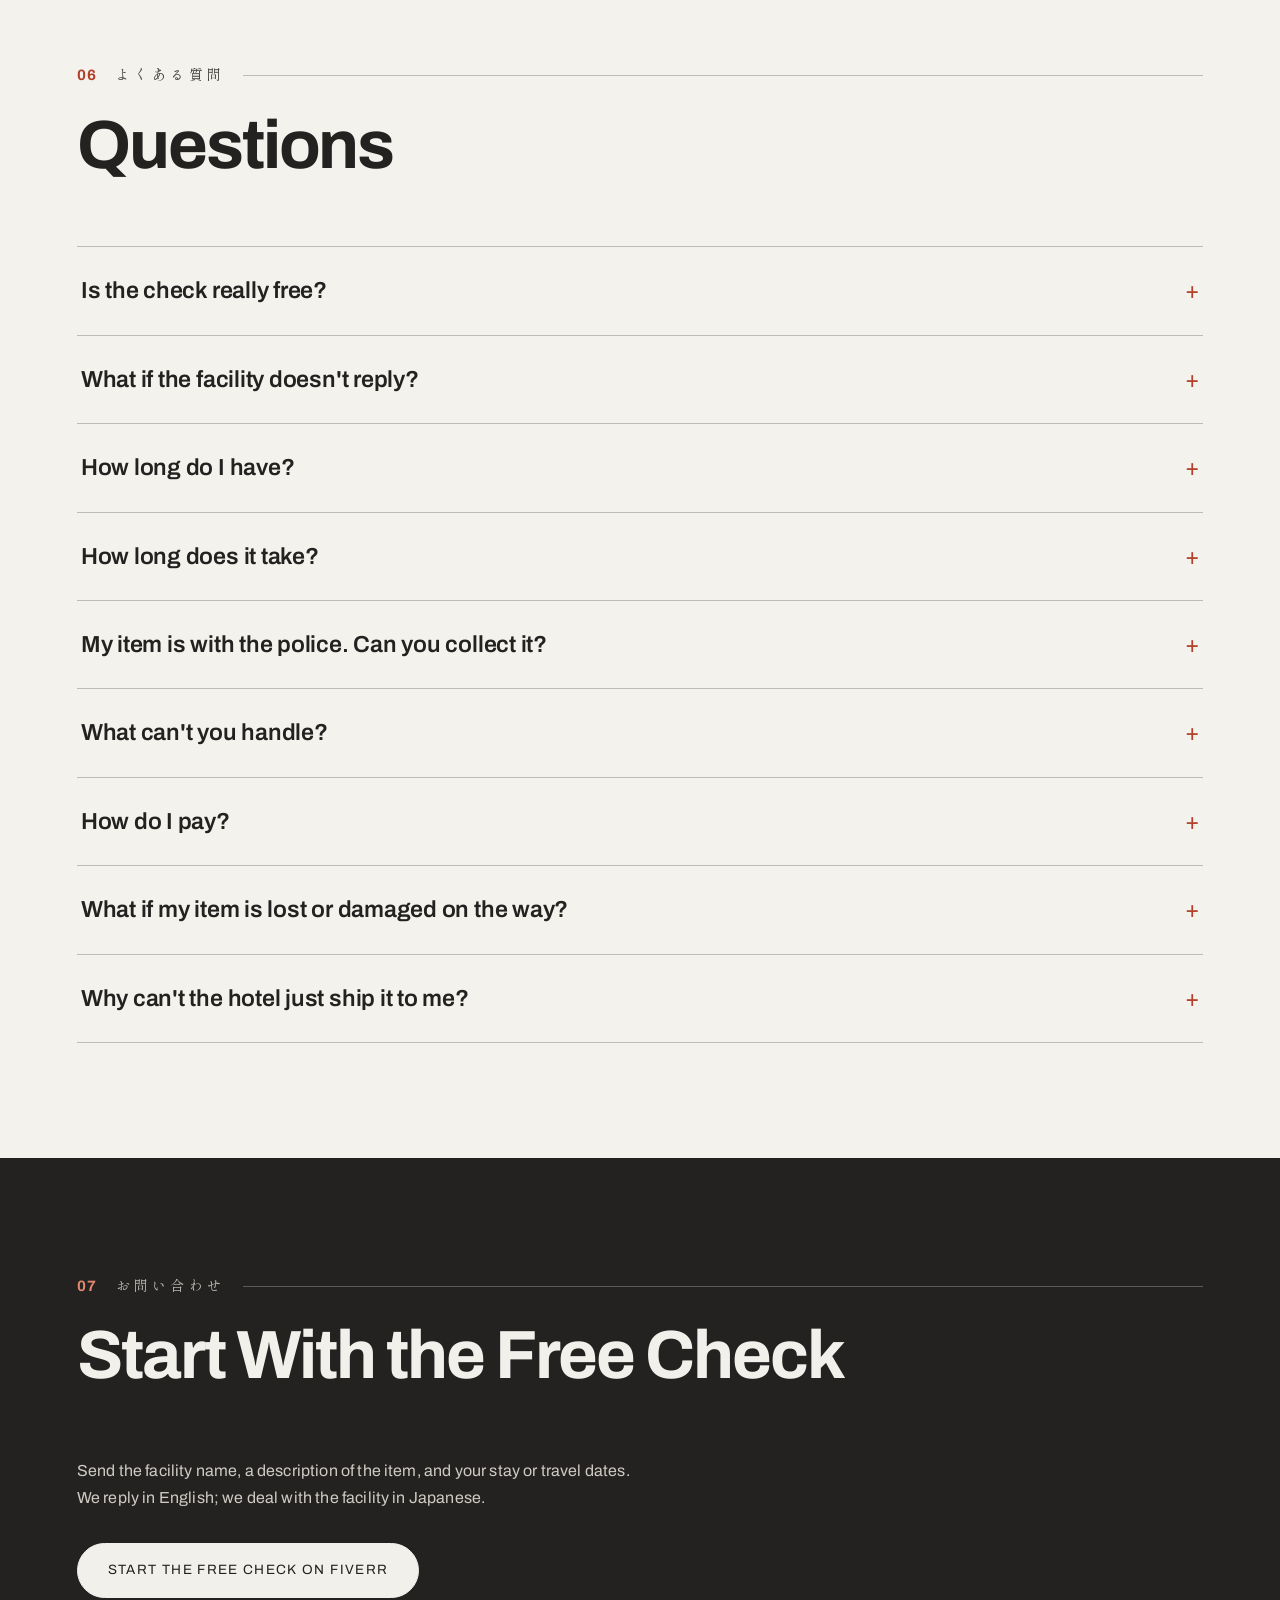
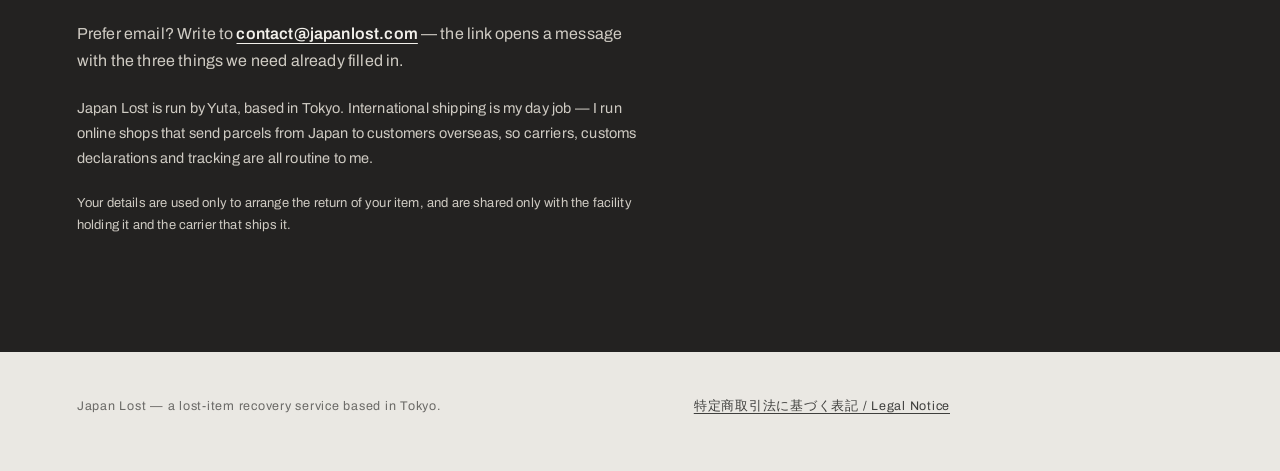
==== commit 924b12cc: "Replace index.html with structured-data version (from index-en.html)" ====
--- a/index.html
+++ b/index.html
@@ -112,6 +112,58 @@
  ]
 }
 </script>
+<script type="application/ld+json">
+{
+  "@context": "https://schema.org",
+  "@graph": [
+    {
+      "@type": "Organization",
+      "@id": "https://japanlost.com/#org",
+      "name": "Japan Lost",
+      "url": "https://japanlost.com/",
+      "email": "contact@japanlost.com",
+      "founder": {
+        "@type": "Person",
+        "name": "Yuta"
+      },
+      "address": {
+        "@type": "PostalAddress",
+        "addressLocality": "Tokyo",
+        "addressCountry": "JP"
+      },
+      "areaServed": "Worldwide",
+      "sameAs": [
+        "https://www.fiverr.com/yuta_jpnn"
+      ]
+    },
+    {
+      "@type": "Service",
+      "@id": "https://japanlost.com/#service",
+      "name": "Japan Lost",
+      "serviceType": "Lost item recovery",
+      "provider": {
+        "@id": "https://japanlost.com/#org"
+      },
+      "areaServed": "Worldwide",
+      "description": "We contact the facility in Japanese for free to check whether your item is still there and how to get it back to you. If recovery is possible, you get one all-in quote before you pay anything.",
+      "offers": [
+        {
+          "@type": "Offer",
+          "name": "Free first facility check",
+          "description": "We contact one facility in Japanese — up to two attempts — and confirm whether the item is being held, the holding deadline, whether they can ship it directly to you, and what they need to release it. You pay nothing.",
+          "price": "0",
+          "priceCurrency": "USD"
+        },
+        {
+          "@type": "Offer",
+          "name": "Recovery and international forwarding",
+          "description": "If the item is found and the facility can only ship inside Japan, we give you one all-in total before you pay: the $80 service fee, handling and any pickup needed, and the shipping — domestic and international. We don't add anything later. Not found, or not released — you pay nothing."
+        }
+      ]
+    }
+  ]
+}
+</script>
 <style>
 .lang-switch{display:inline-flex;gap:10px;align-items:center}
 .lang-switch .ls-cur{font-size:12.5px;letter-spacing:.12em;font-weight:700;mix-blend-mode:difference}
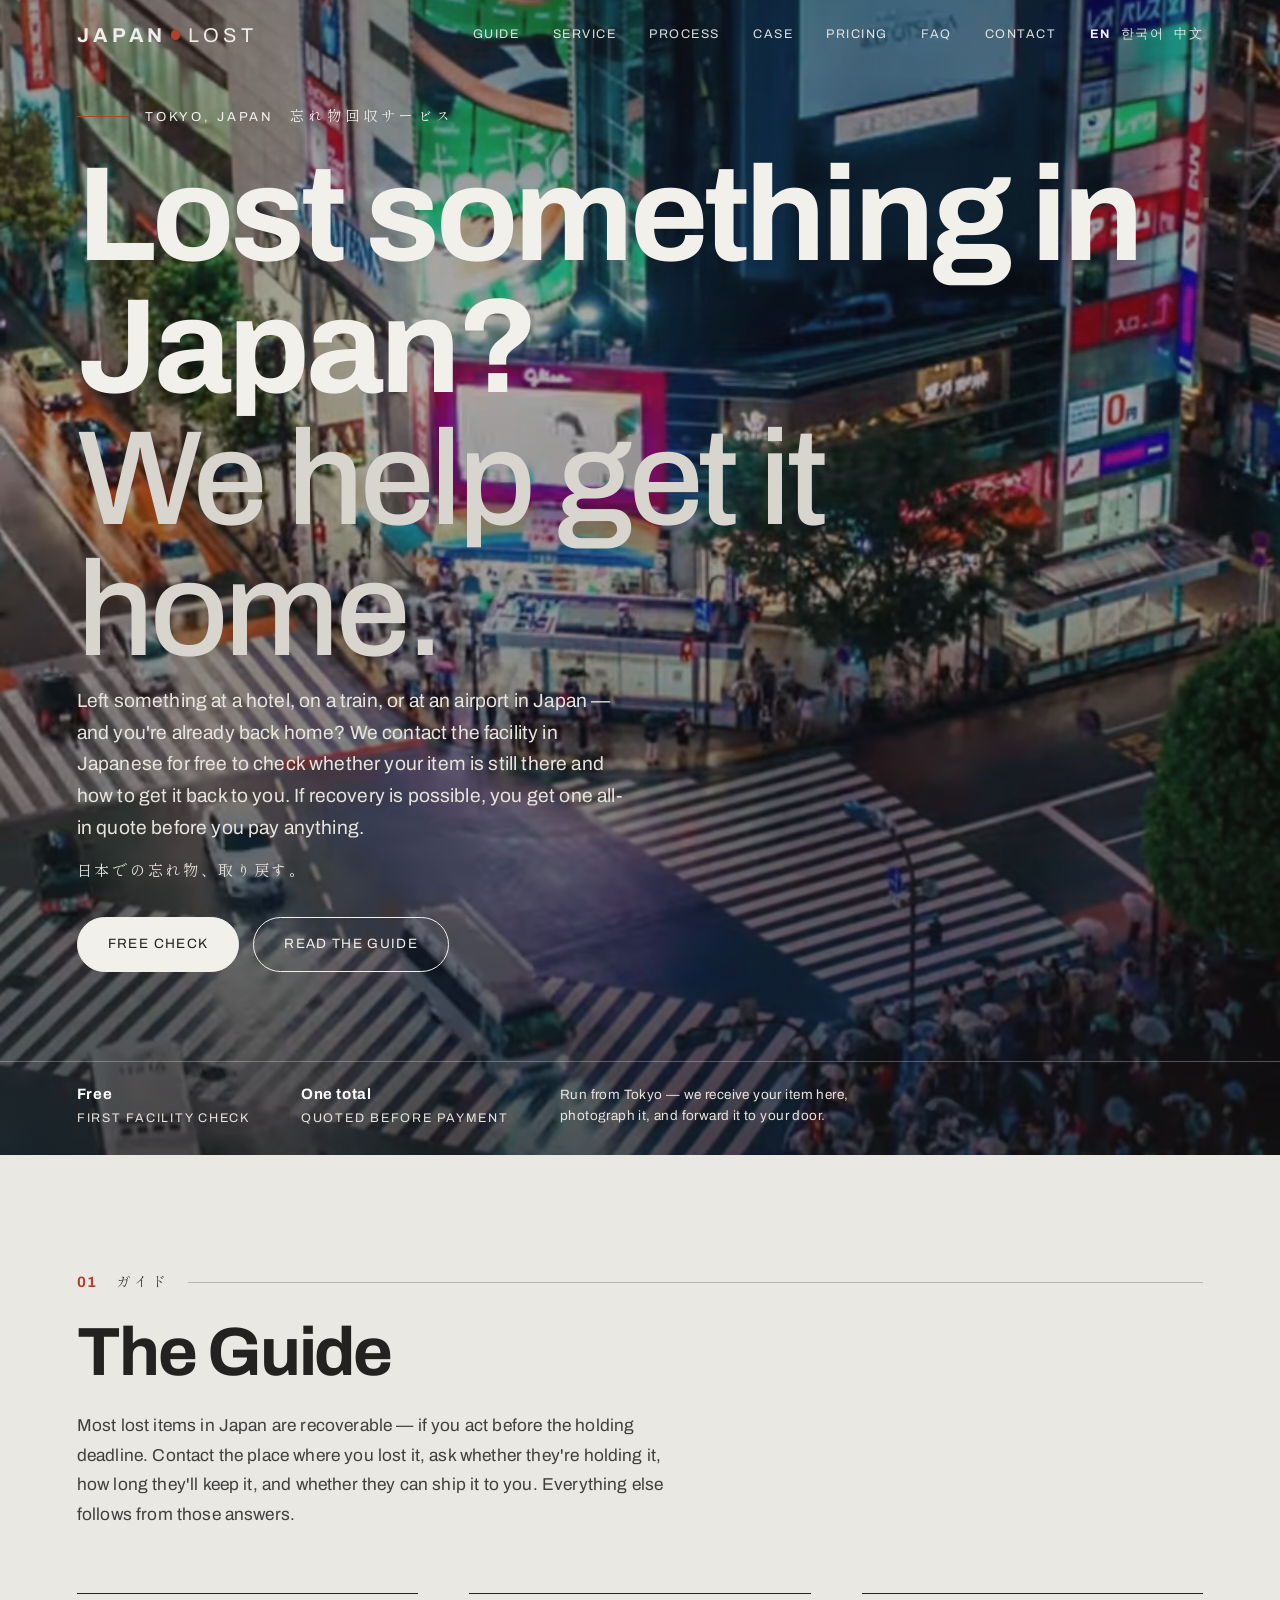
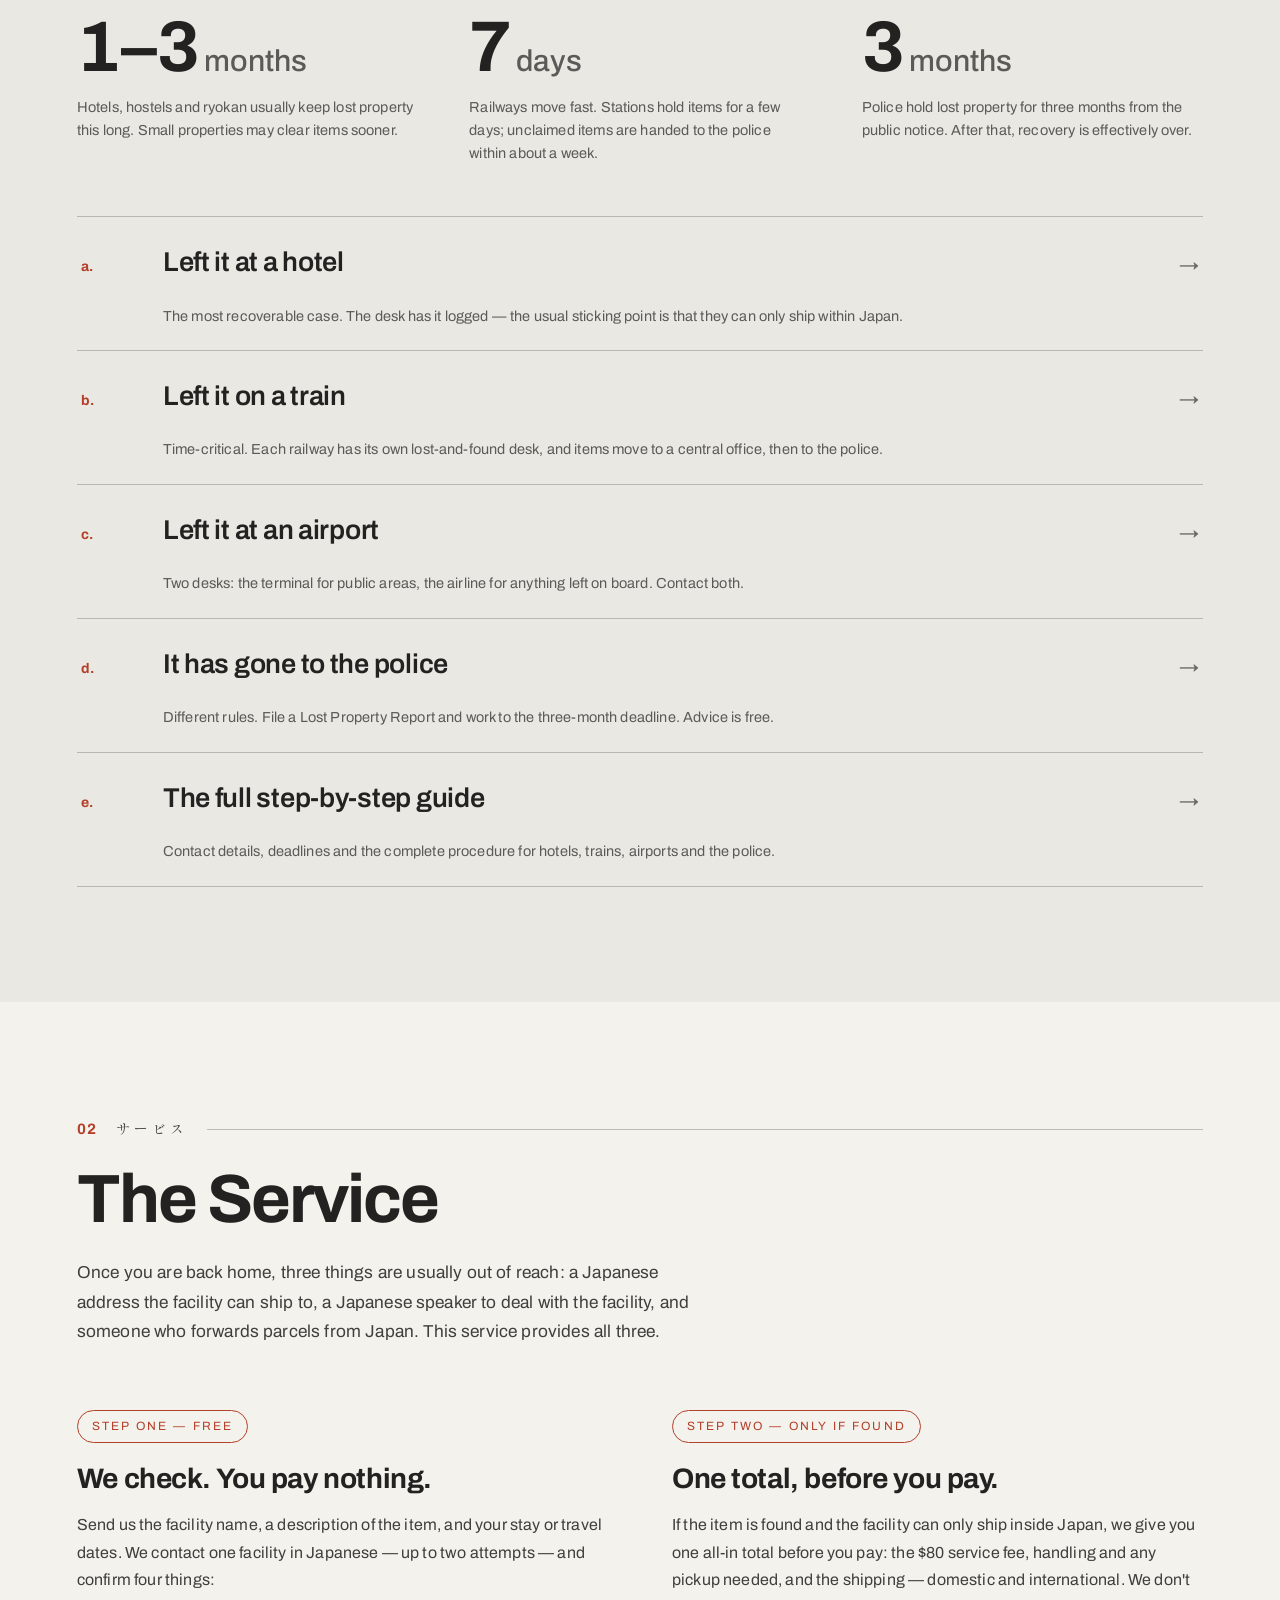
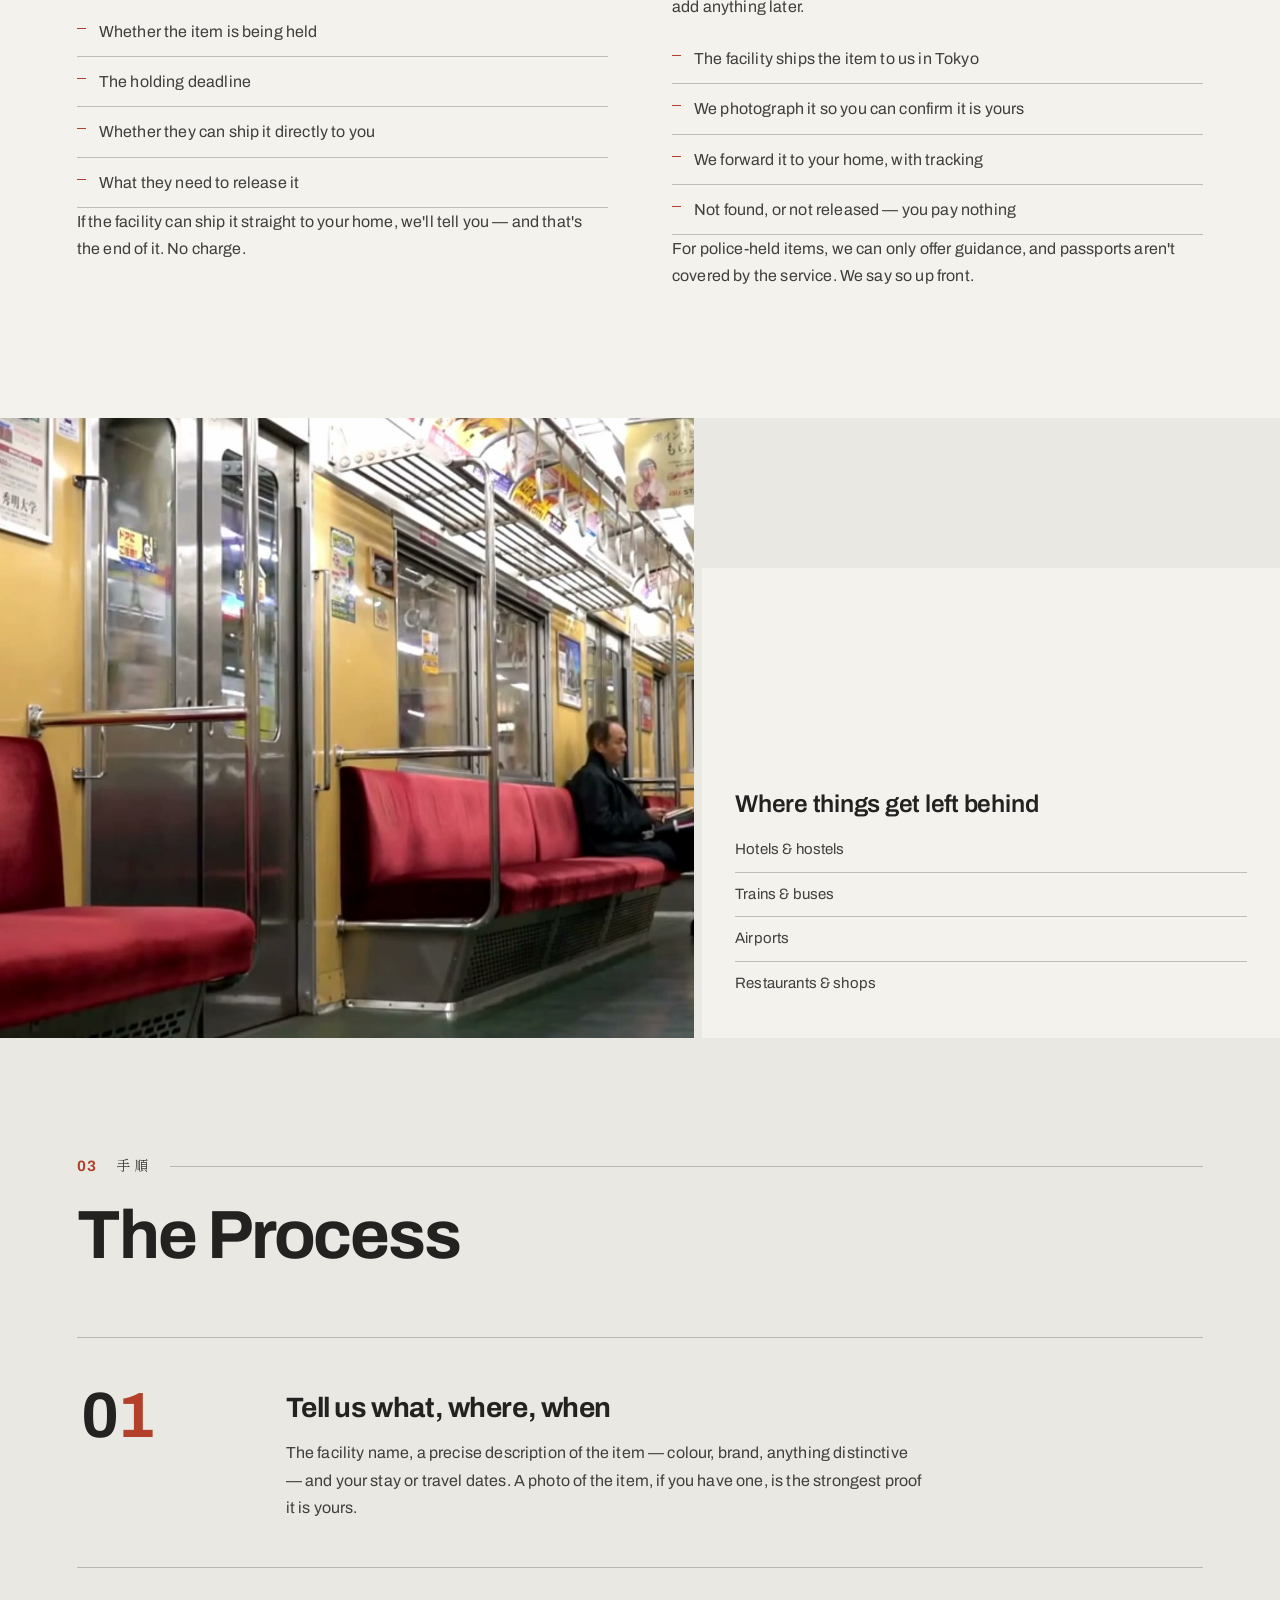
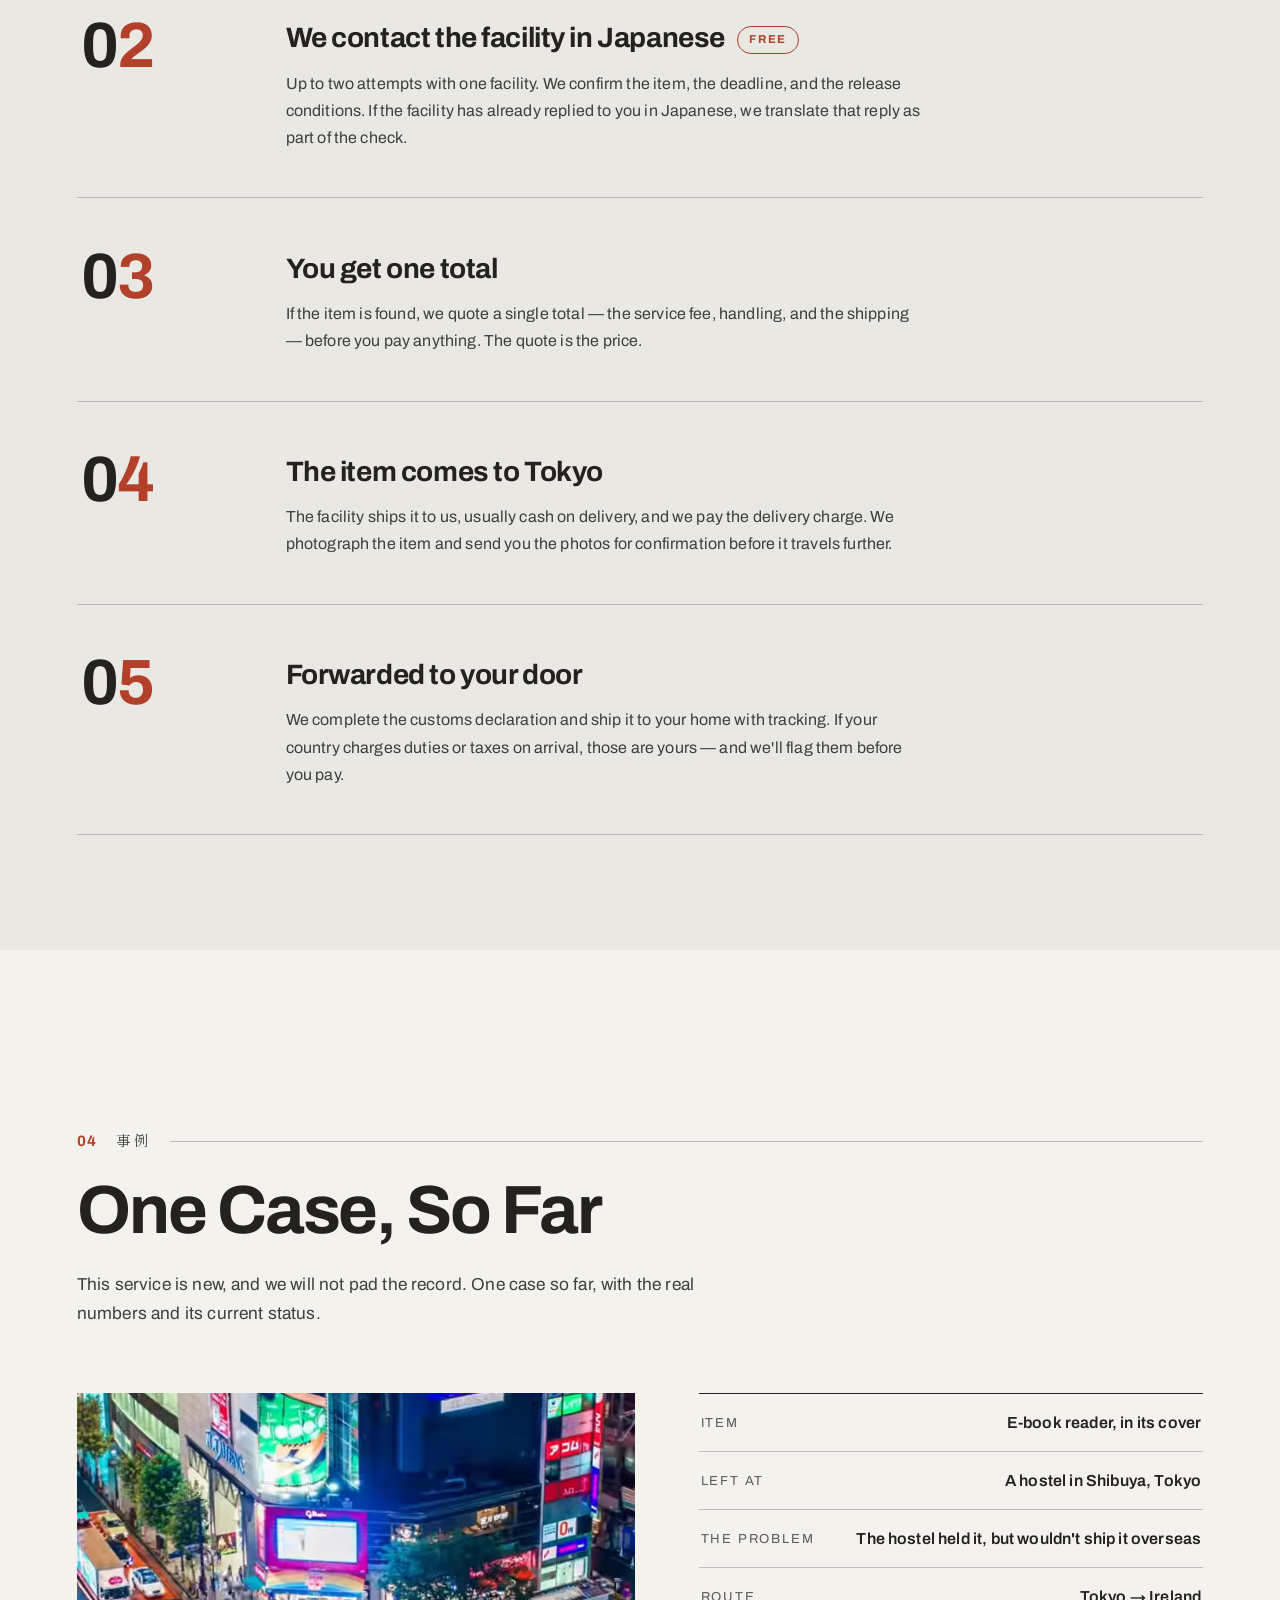
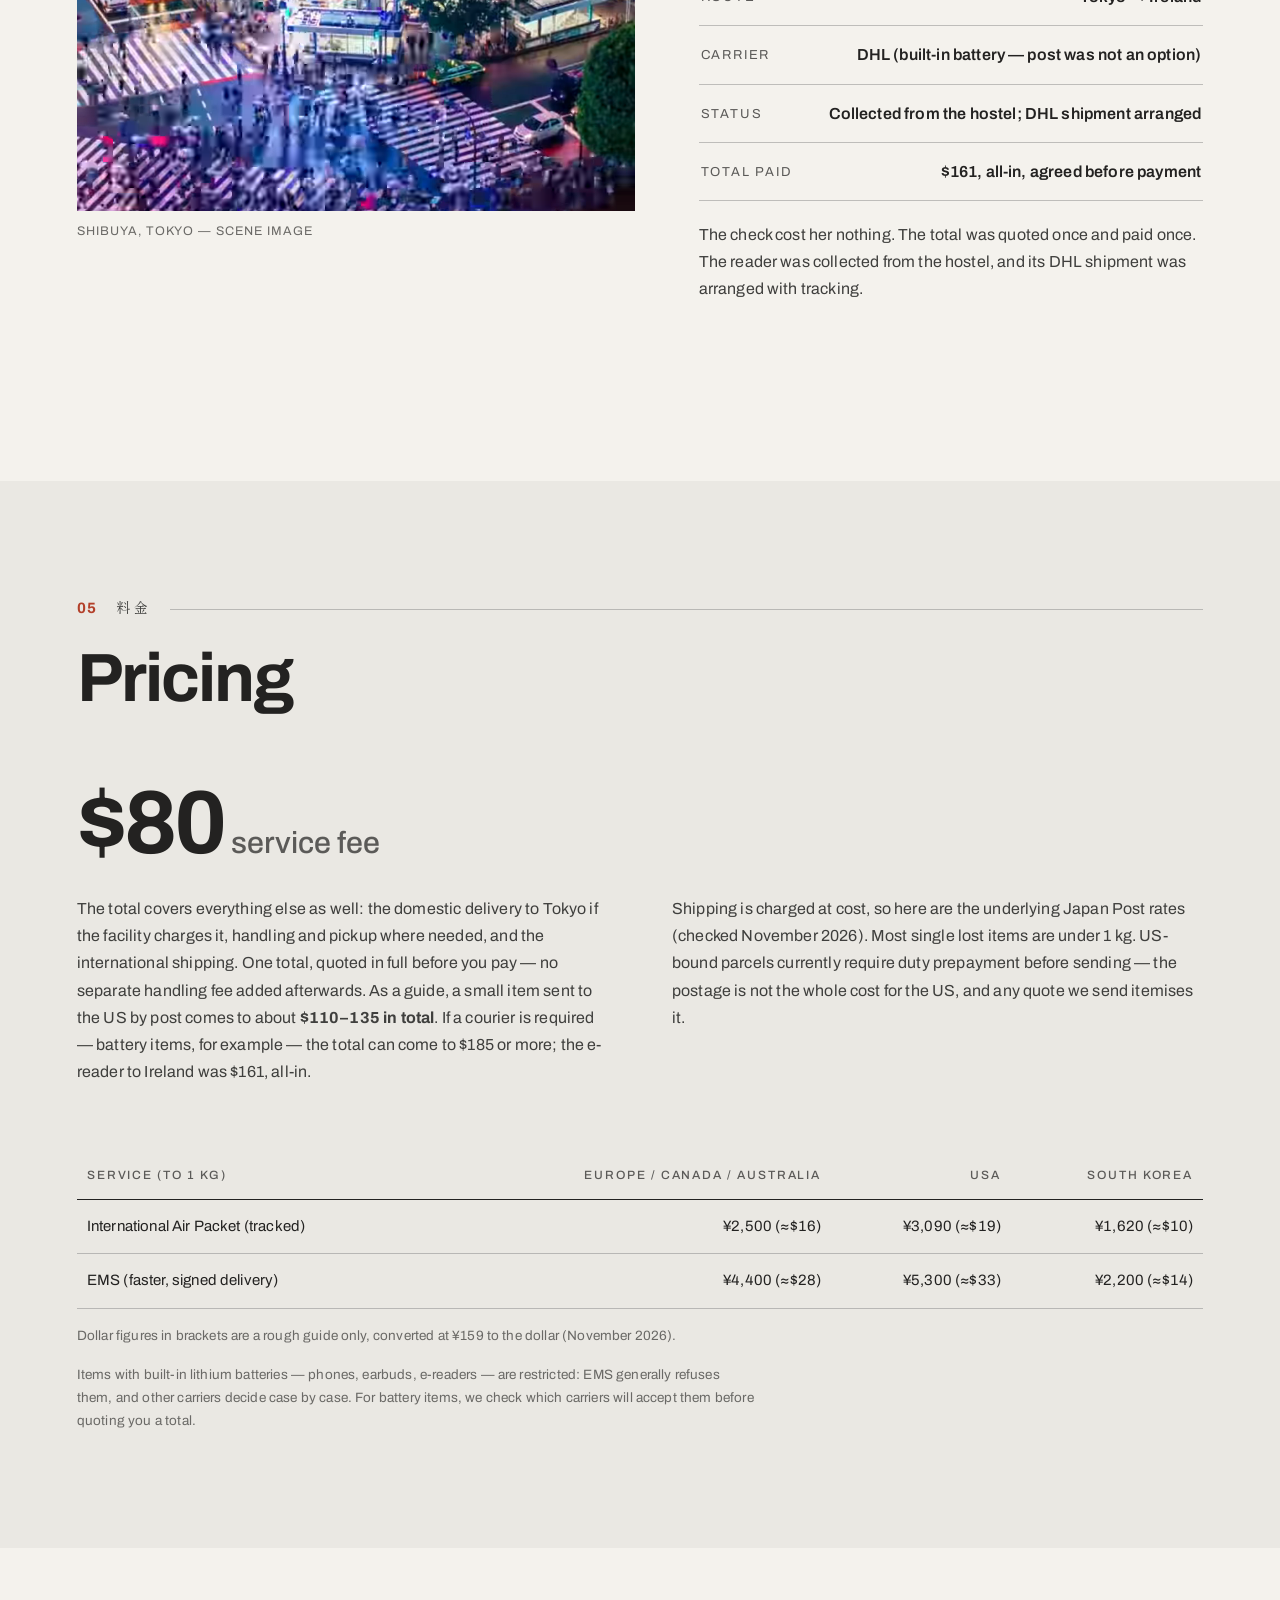
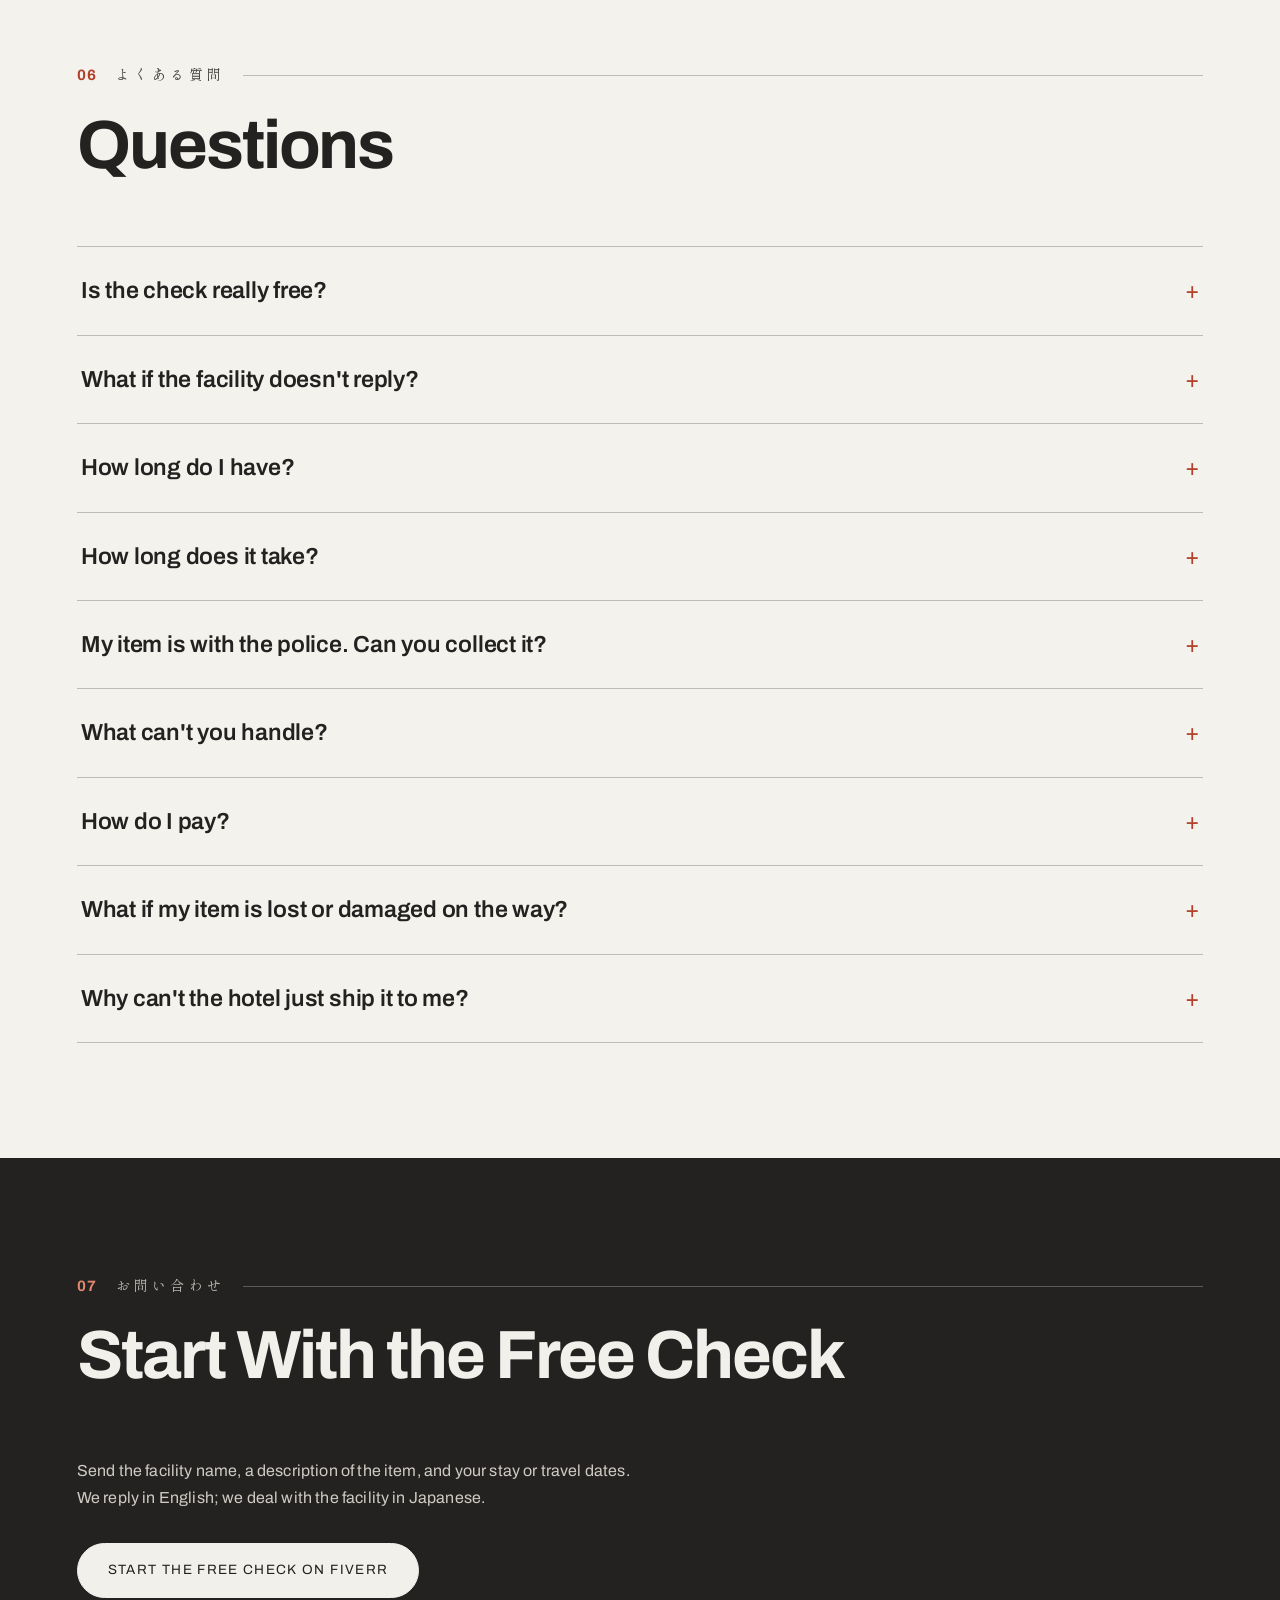
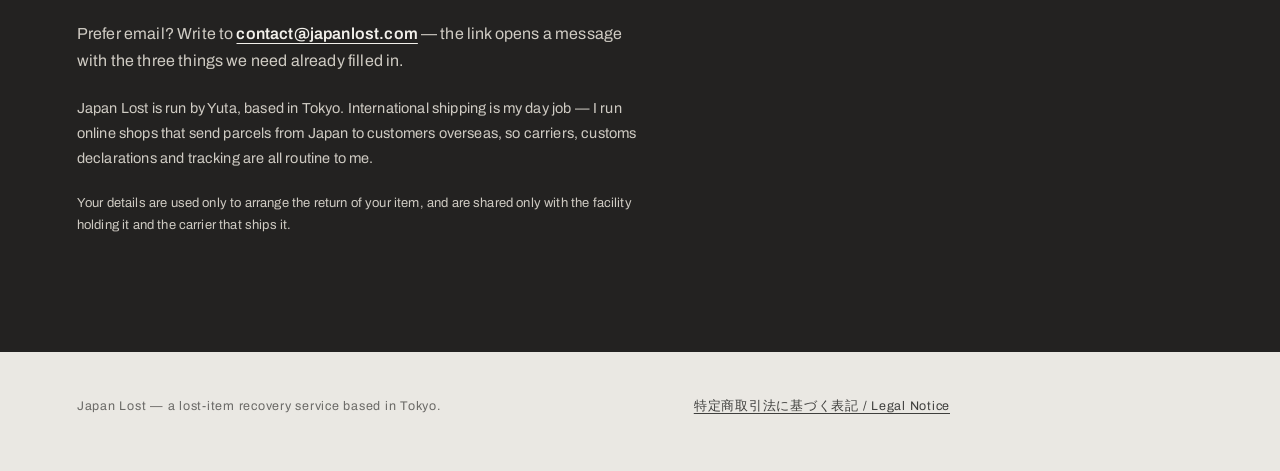
==== commit 5525cc20: "Rename index-en.html to index.html (lazy-video version)" ====
--- a/index.html
+++ b/index.html
@@ -271,7 +271,7 @@
 </div>
 
 <div class="media-band" data-reveal>
-  <video class="mb-a" autoplay muted loop playsinline preload="metadata" poster="assets/train-interior-poster.jpg">
+  <video class="mb-a" muted loop playsinline preload="none" data-lazy-video poster="assets/train-interior-poster.jpg">
     <source src="assets/train-interior.mp4" type="video/mp4">
   </video>
   <aside class="mb-panel">
@@ -310,7 +310,7 @@
   </div>
   <div class="case-grid">
     <figure>
-      <video autoplay muted loop playsinline preload="metadata" poster="assets/street-shibuya-still.jpg" aria-label="Shibuya, Tokyo — the district where the item was left">
+      <video muted loop playsinline preload="none" data-lazy-video poster="assets/street-shibuya-still.jpg" aria-label="Shibuya, Tokyo — the district where the item was left">
 <source src="assets/case-shibuya.webm" type="video/webm">
 <source src="assets/case-shibuya.mp4" type="video/mp4">
 </video>
@@ -429,6 +429,21 @@
   <div class="credits"></div>
 </footer>
 
+<script>
+(function(){
+  var saveData = navigator.connection && navigator.connection.saveData;
+  var reduceMotion = window.matchMedia("(prefers-reduced-motion: reduce)").matches;
+  var hero = document.getElementById("heroVideo");
+  if (hero && (saveData || reduceMotion)) { hero.removeAttribute("autoplay"); hero.pause(); }
+  var lazy = document.querySelectorAll("video[data-lazy-video]");
+  if ("IntersectionObserver" in window && !saveData && !reduceMotion) {
+    var io = new IntersectionObserver(function(entries){
+      entries.forEach(function(e){ if (e.isIntersecting) { e.target.play(); } else { e.target.pause(); } });
+    }, {threshold: 0.25});
+    lazy.forEach(function(v){ io.observe(v); });
+  }
+})();
+</script>
 <script src="motion.js"></script>
 </body>
 </html>
